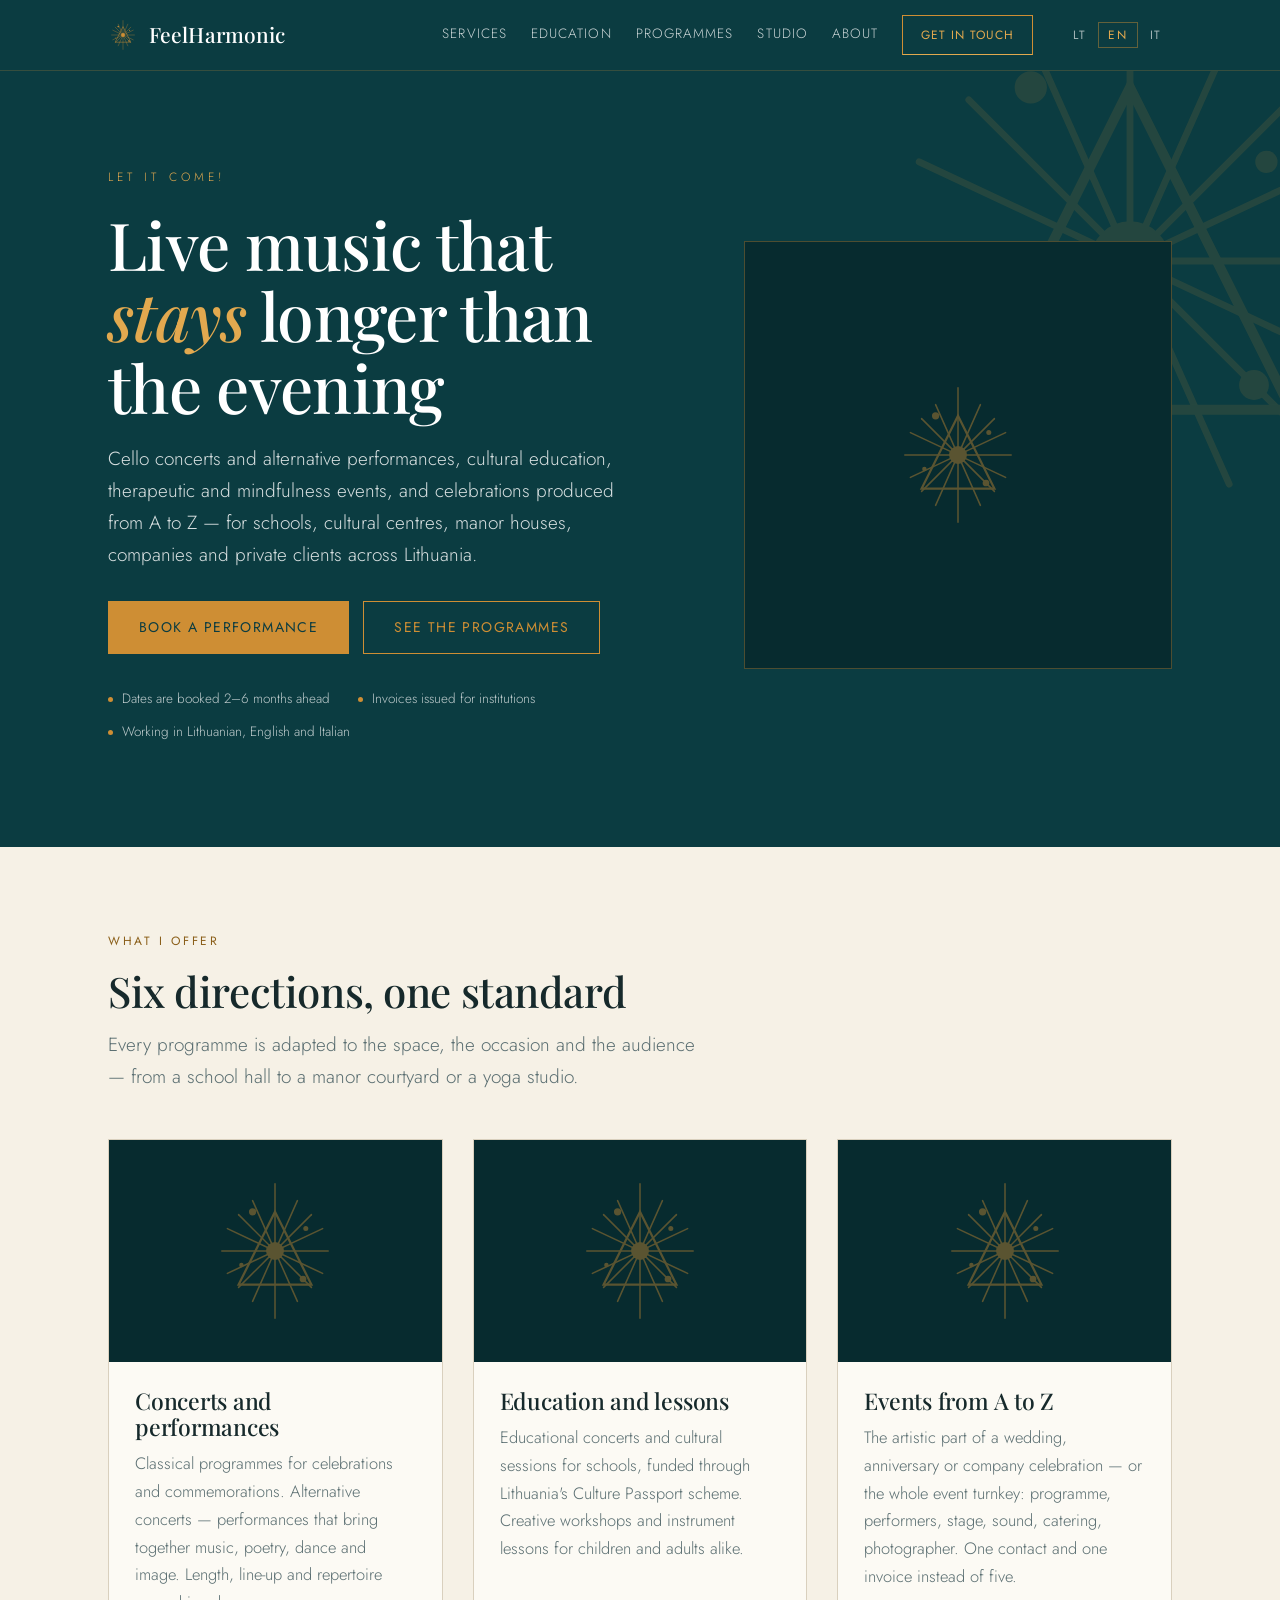
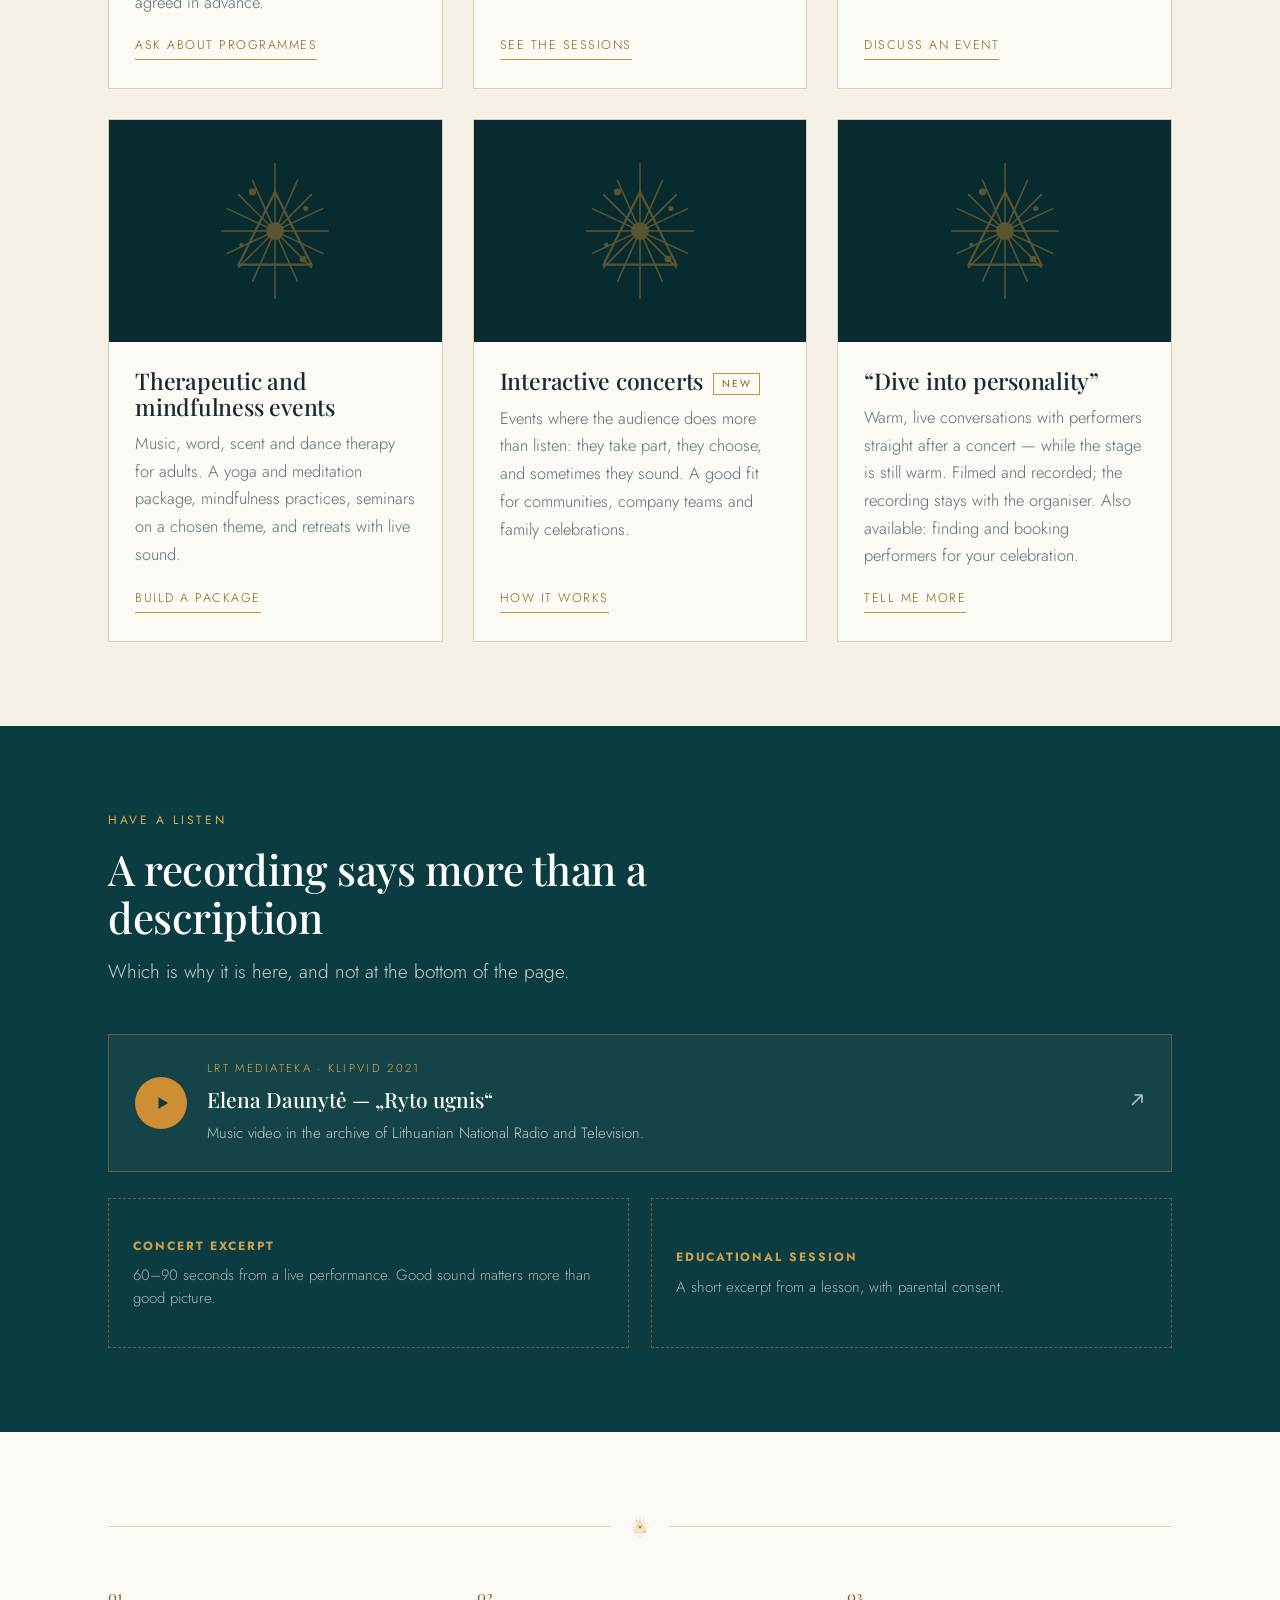
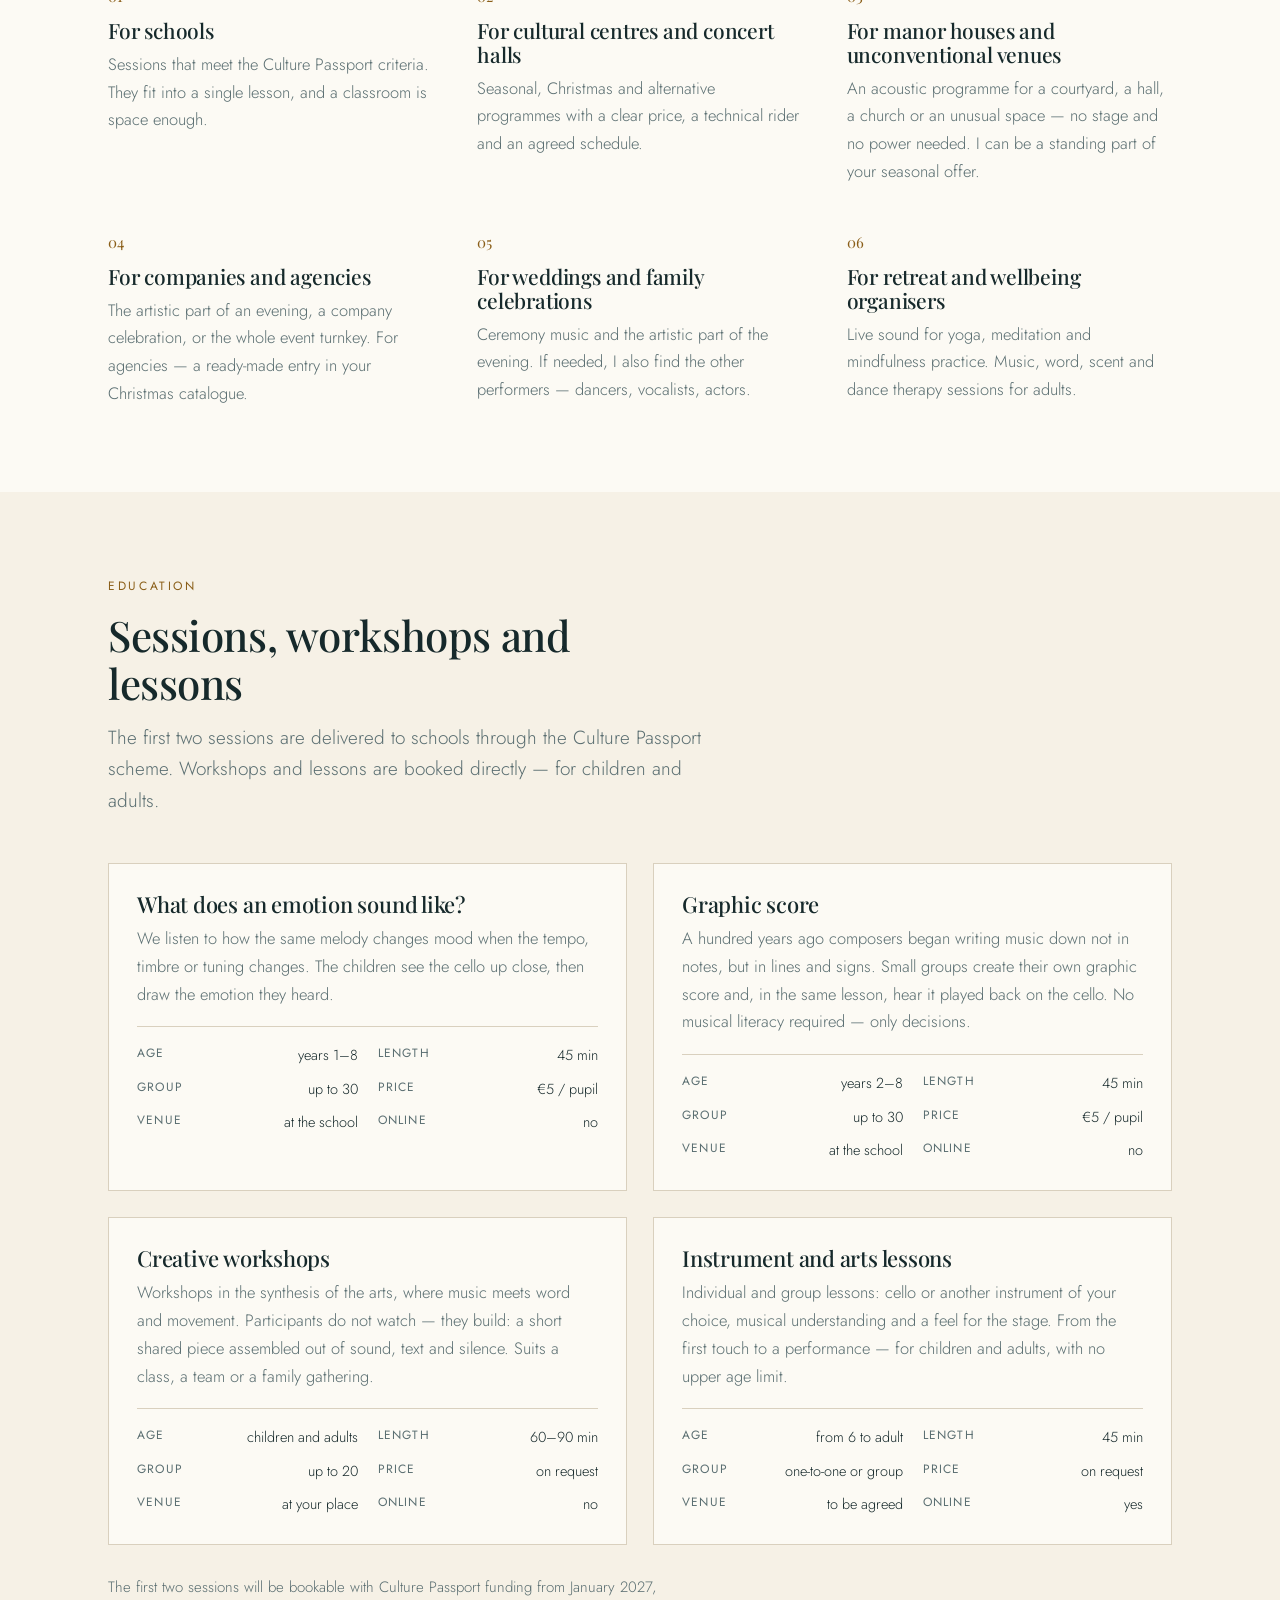
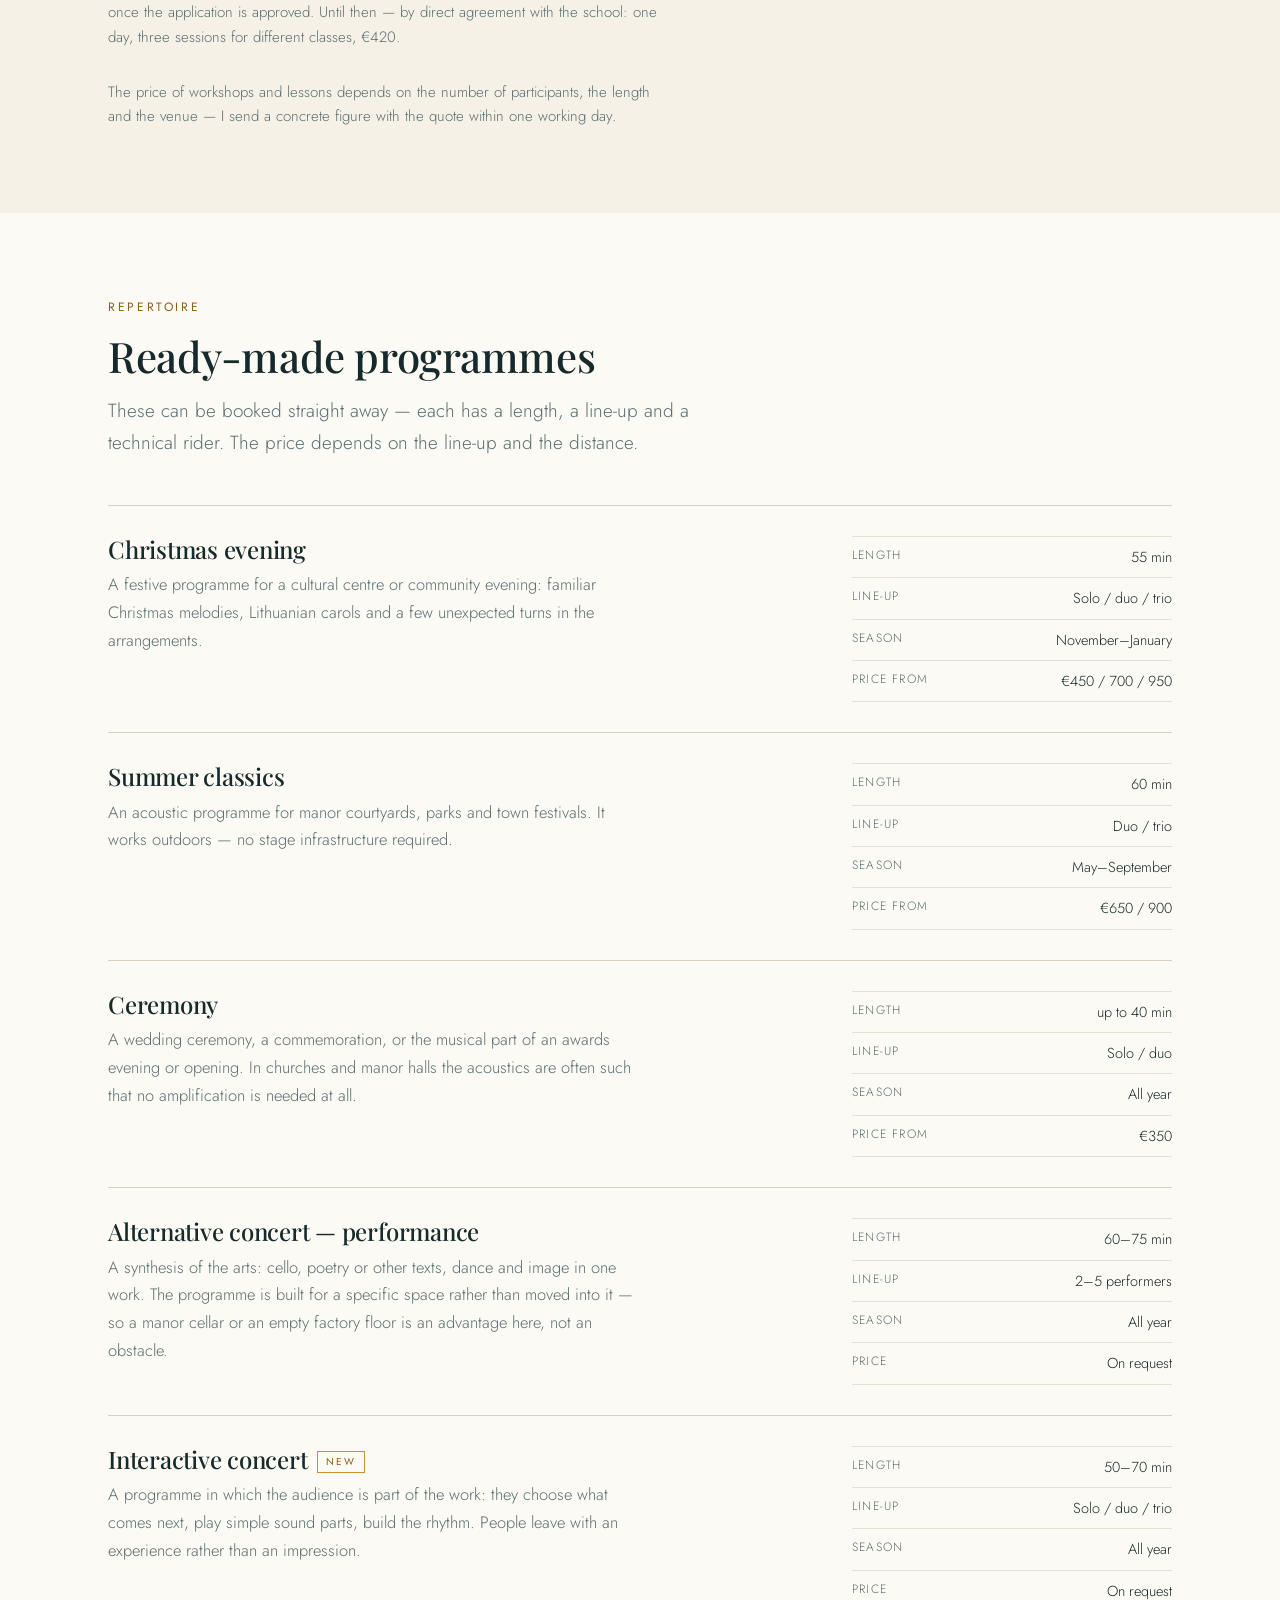
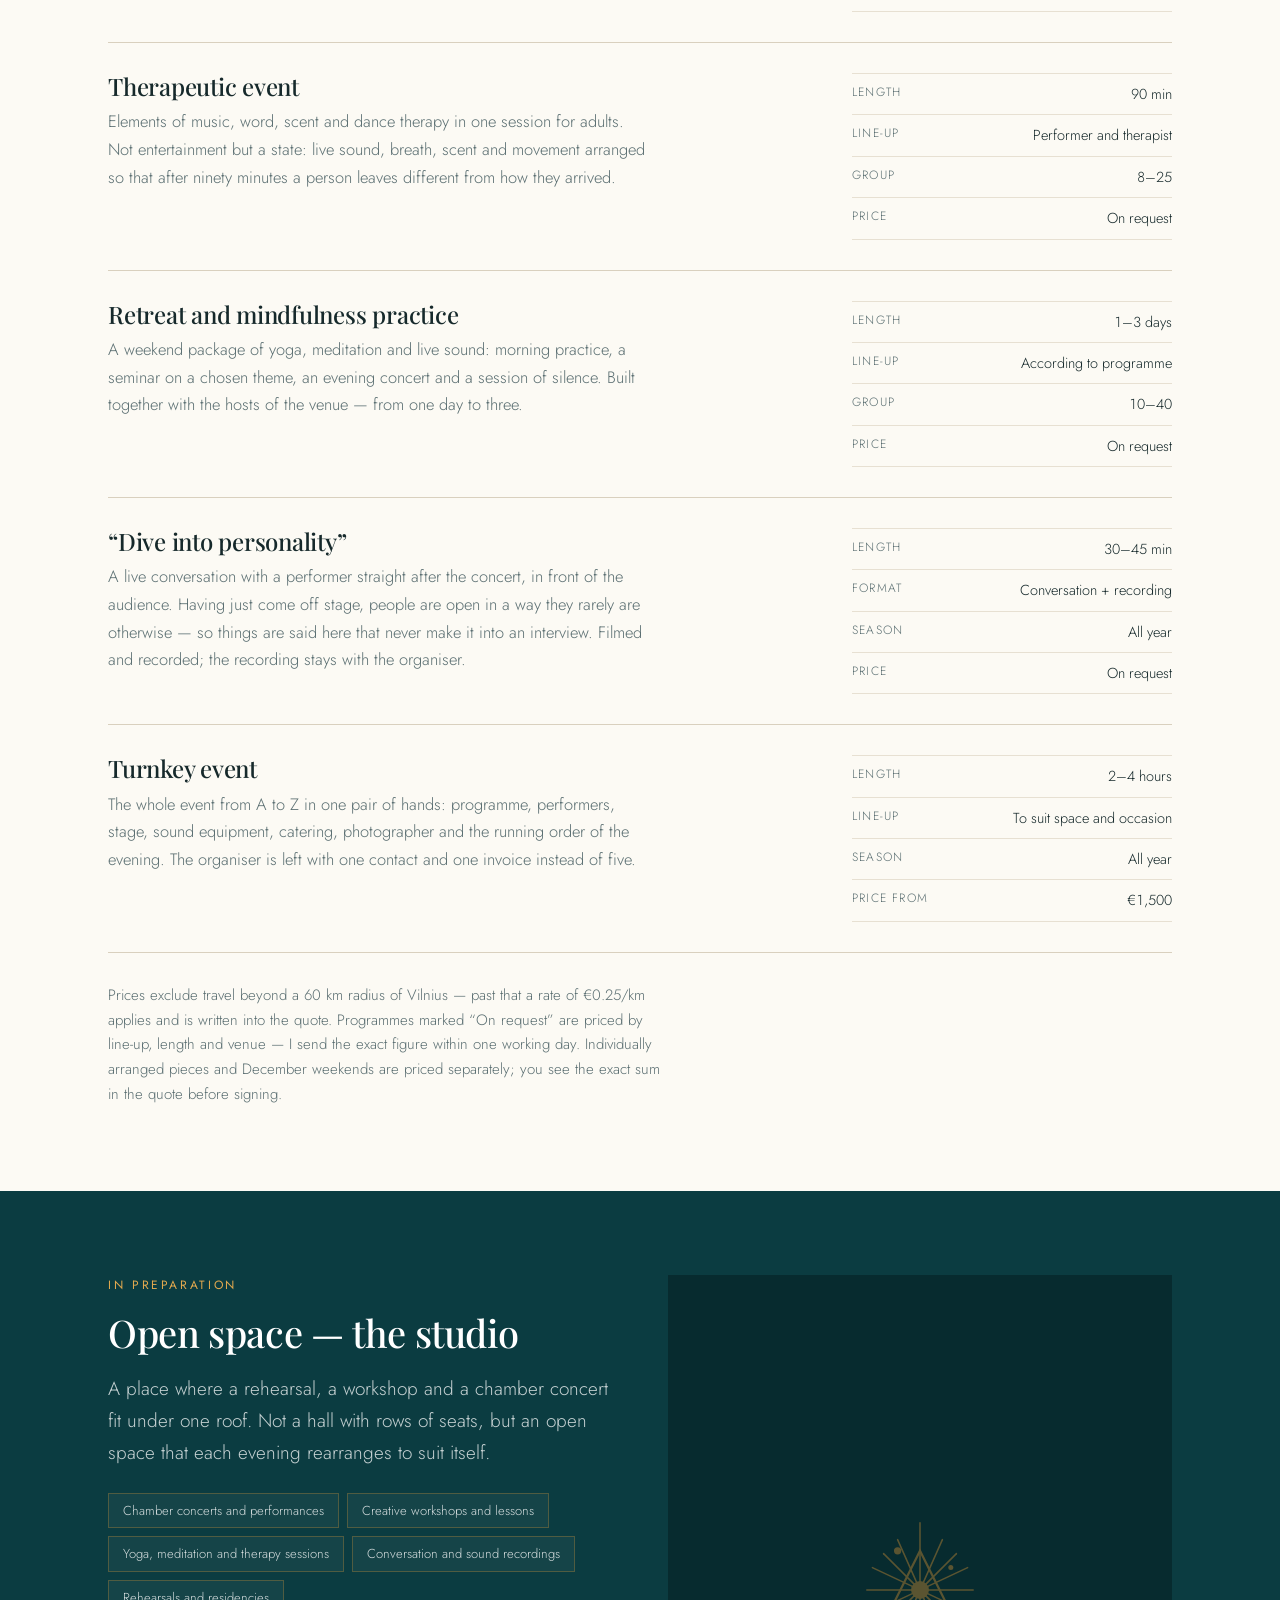
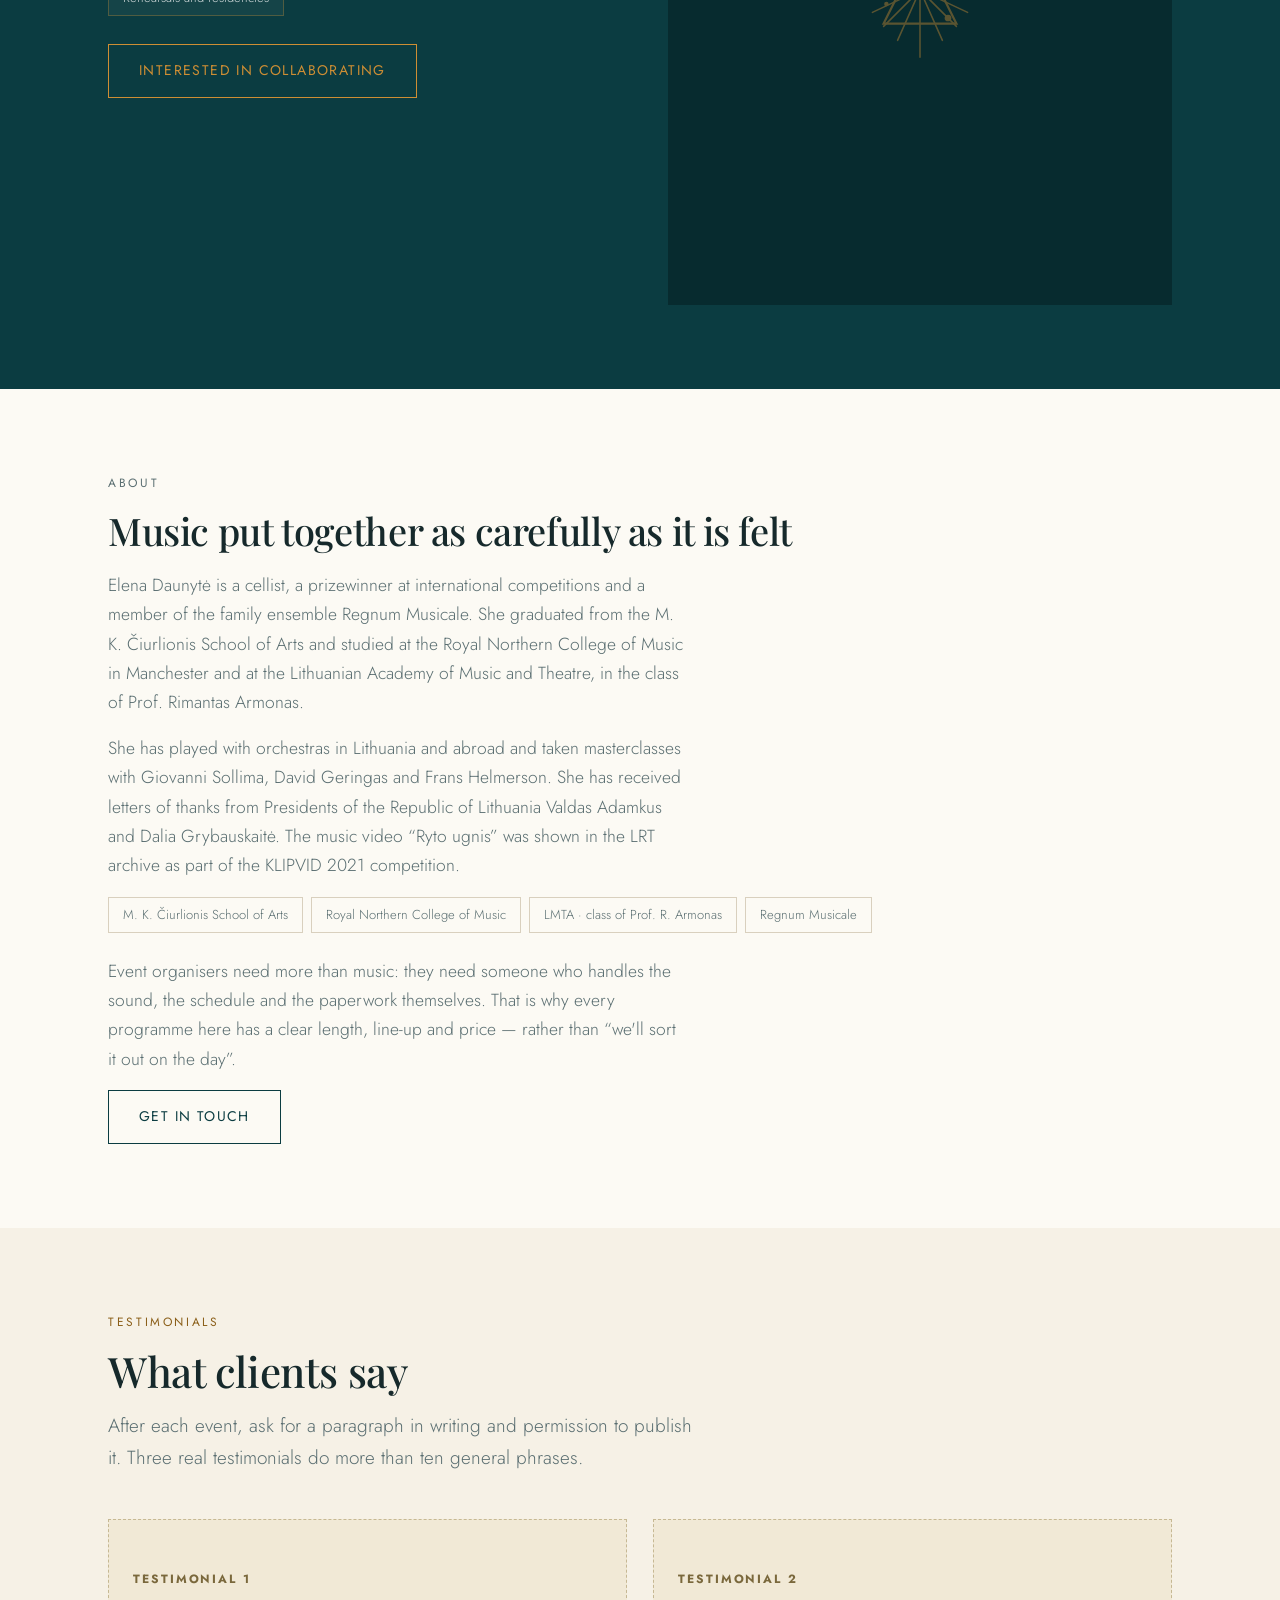
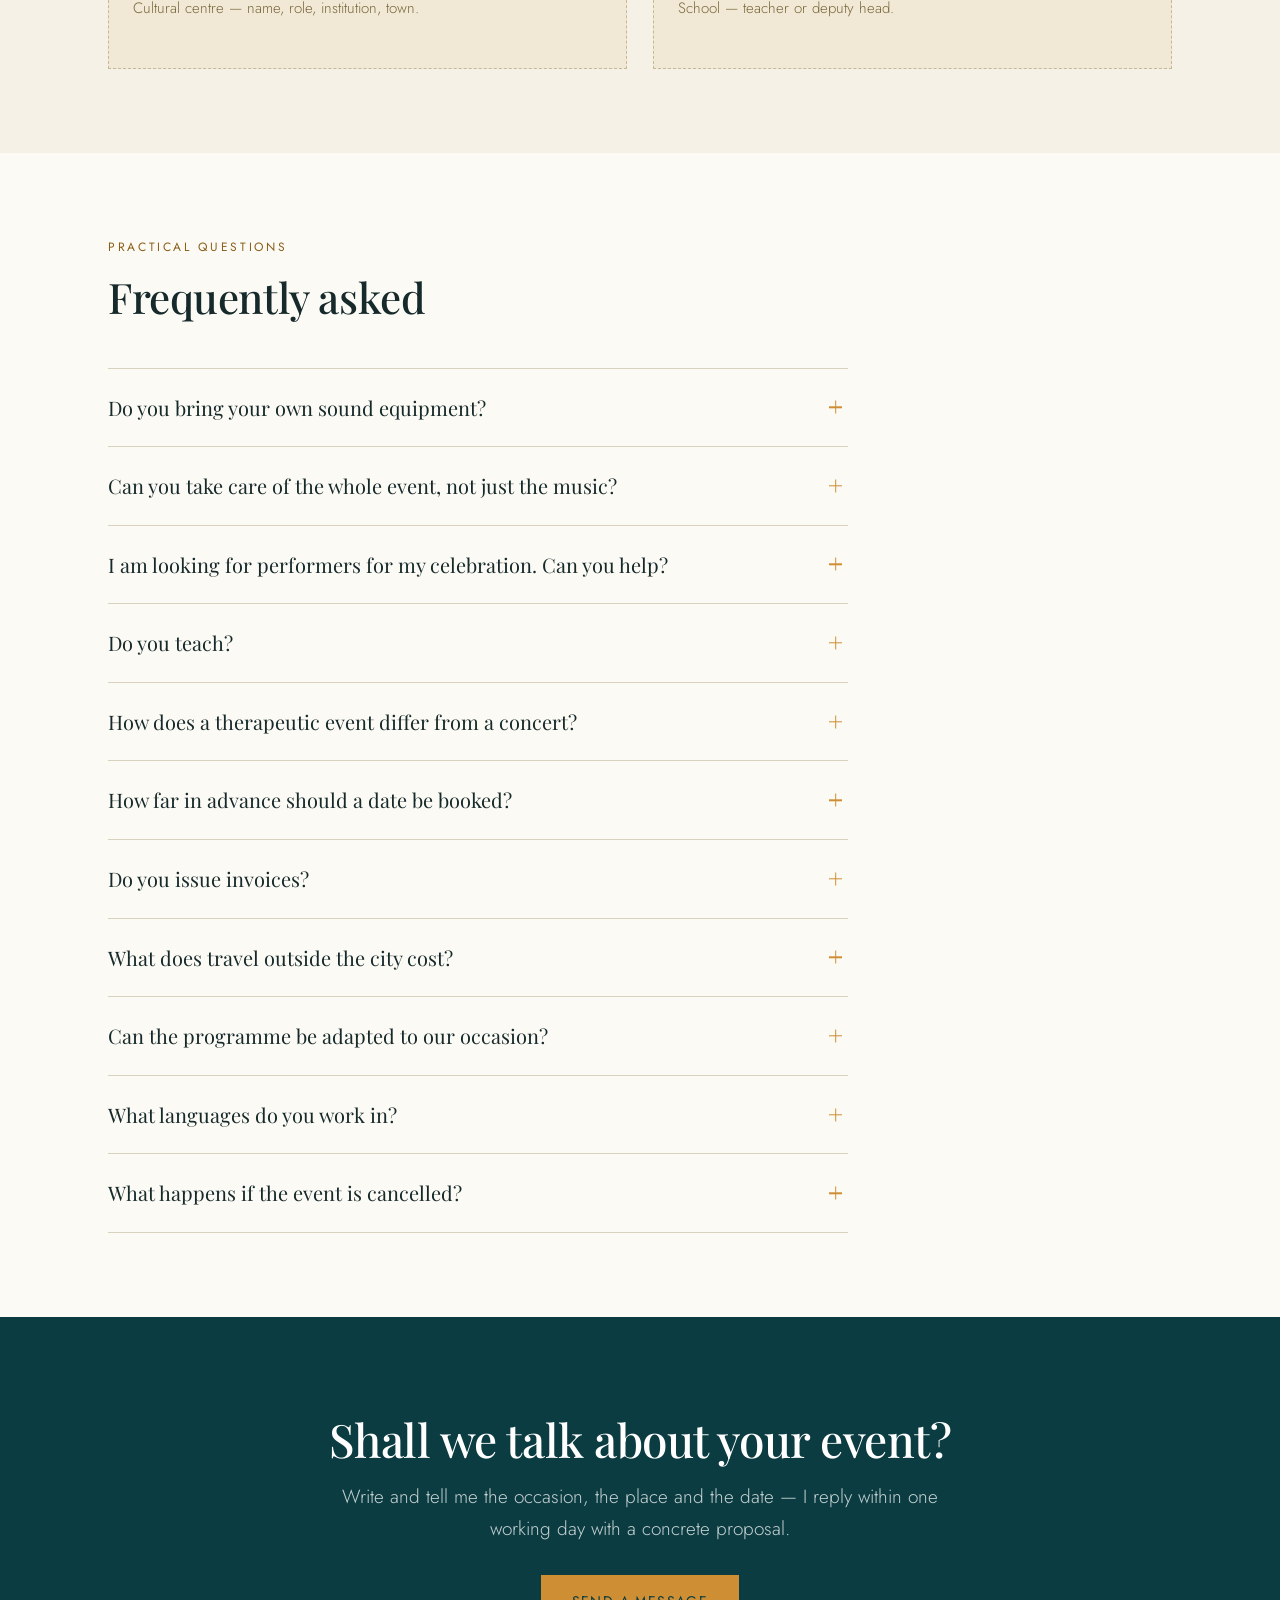
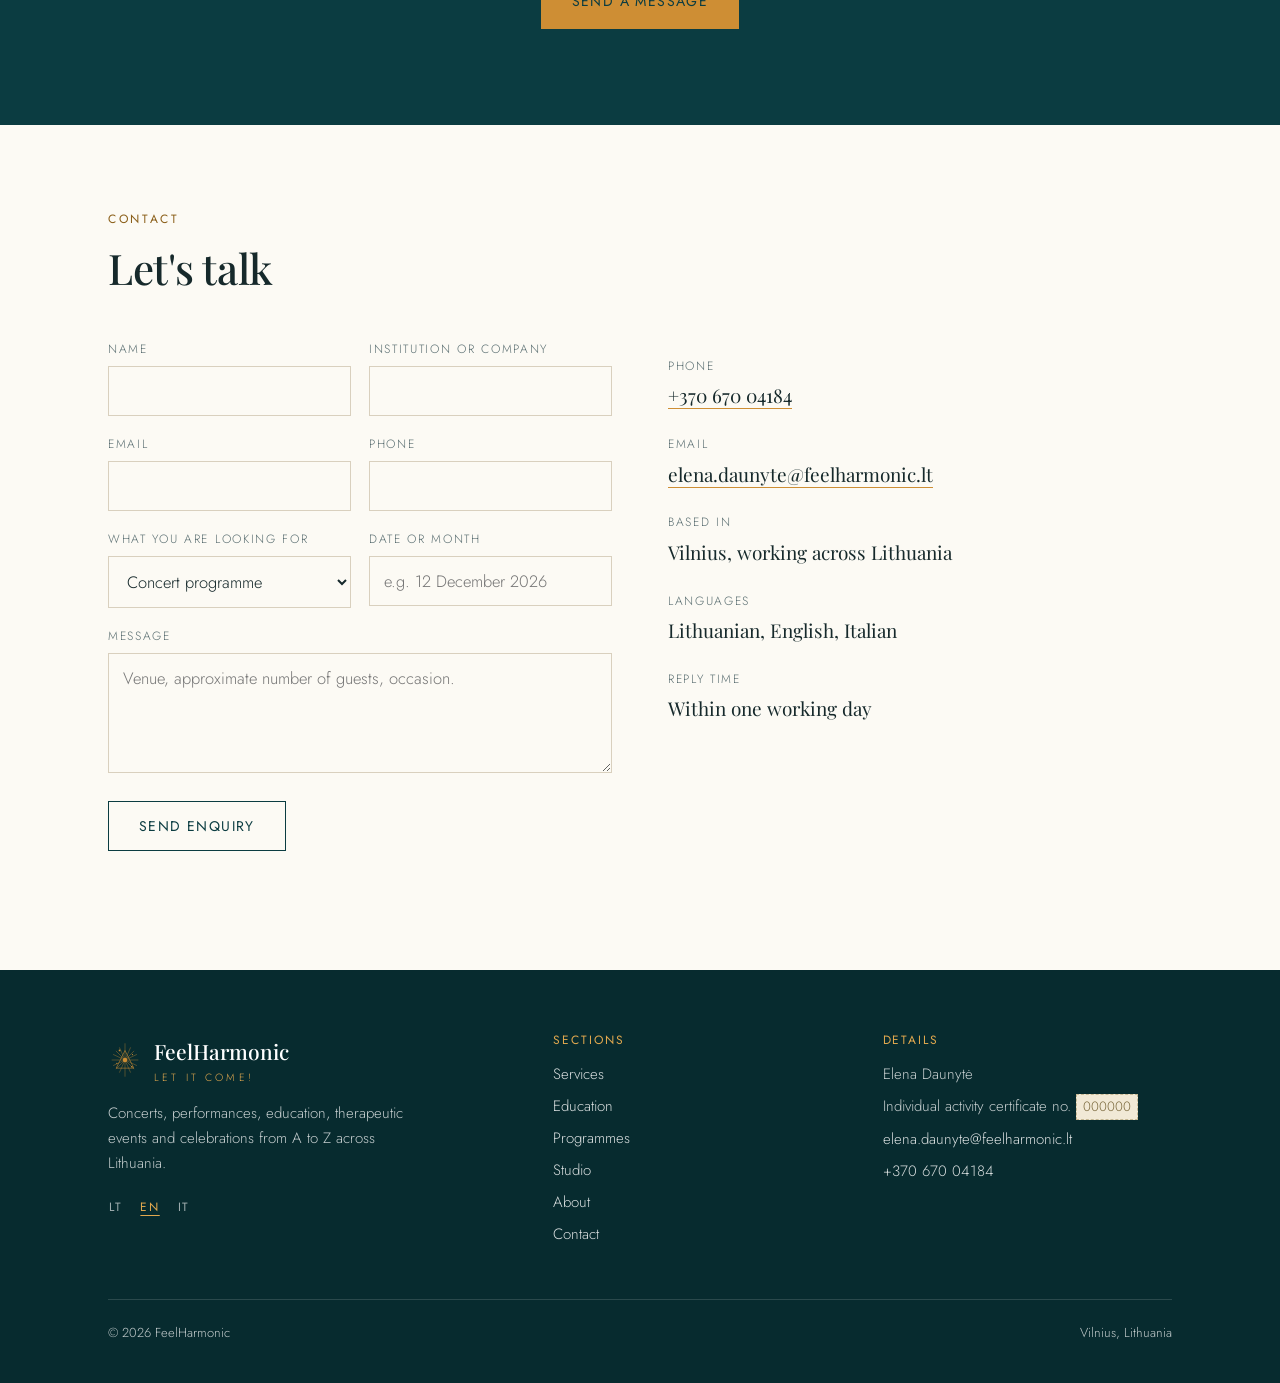
==== en/index.html @ c0676cf2 "Puslapio papildymai ir trys kalbos: lietuviu, anglu, italu Turinys perkeltas i turinys/*.json; index" ====
<!doctype html>
<html lang="en">
<head>
<meta charset="utf-8">
<meta name="viewport" content="width=device-width, initial-scale=1">

<title>FeelHarmonic — Elena Daunytė, cellist</title>
<meta name="description" content="Concerts and performance art, workshops and music education, therapeutic and mindfulness events, and full event production — for schools, cultural centres, manor houses, companies and private clients across Lithuania.">

<link rel="canonical" href="https://www.feelharmonic.lt/en/">
<link rel="alternate" hreflang="lt" href="https://www.feelharmonic.lt/">
<link rel="alternate" hreflang="en" href="https://www.feelharmonic.lt/en/">
<link rel="alternate" hreflang="it" href="https://www.feelharmonic.lt/it/">
<link rel="alternate" hreflang="x-default" href="https://www.feelharmonic.lt/">
<meta property="og:url" content="https://www.feelharmonic.lt/en/">
<meta property="og:type" content="website">
<meta property="og:locale" content="en_GB">
<meta property="og:site_name" content="FeelHarmonic">
<meta property="og:title" content="FeelHarmonic — Elena Daunytė, cellist">
<meta property="og:description" content="Concerts, performance art, education, therapeutic events and full event production across Lithuania.">
<meta property="og:image" content="https://www.feelharmonic.lt/assets/img/og.jpg">
<meta name="twitter:card" content="summary_large_image">
<meta name="theme-color" content="#0B3C41">

<script>document.documentElement.classList.add("js")</script>
<link rel="icon" href="../favicon.svg" type="image/svg+xml">
<link rel="preconnect" href="https://fonts.googleapis.com">
<link rel="preconnect" href="https://fonts.gstatic.com" crossorigin>
<link rel="stylesheet" href="https://fonts.googleapis.com/css2?family=Jost:ital,wght@0,300;0,400;0,500;1,400&family=Playfair+Display:ital,wght@0,500;0,700;1,500&display=swap">
<link rel="stylesheet" href="../assets/css/style.css">
</head>
<body>
<a class="skip" href="#turinys">Skip to content</a>

<!-- ženklo šablonas -->
<svg width="0" height="0" style="position:absolute" aria-hidden="true">
  <symbol id="mark" viewBox="0 0 100 100">
    <g class="mark">
      <g class="ray">
        <line x1="50" y1="2"  x2="50" y2="98"/>
        <line x1="12" y1="50" x2="88" y2="50"/>
        <line x1="24" y1="24" x2="76" y2="76"/>
        <line x1="76" y1="24" x2="24" y2="76"/>
        <line x1="34" y1="14" x2="66" y2="86"/>
        <line x1="66" y1="14" x2="34" y2="86"/>
        <line x1="16" y1="34" x2="84" y2="66"/>
        <line x1="84" y1="34" x2="16" y2="66"/>
      </g>
      <path class="tri" d="M50 22 L76 74 L24 74 Z"/>
      <circle class="dot" cx="50" cy="50" r="6.4"/>
      <circle class="dot" cx="34" cy="22" r="2.6"/>
      <circle class="dot" cx="72" cy="34" r="1.8"/>
      <circle class="dot" cx="70" cy="70" r="2.4"/>
      <circle class="dot" cx="26" cy="60" r="1.6"/>
    </g>
  </symbol>
</svg>

<header id="nav">
  <div class="in">
    <a class="brand" href="#top">
      <svg><use href="#mark"/></svg>
      <b>FeelHarmonic</b>
    </a>
    <nav class="main" aria-label="Main navigation">
      <a href="#paslaugos">Services</a>
      <a href="#edukacijos">Education</a>
      <a href="#programos">Programmes</a>
      <a href="#studija">Studio</a>
      <a href="#apie">About</a>
      <a class="btn" href="#kontaktai">Get in touch</a>
    </nav>
    <div class="langs in-nav" role="group" aria-label="Language">
      <a href="/" hreflang="lt" lang="lt" title="Lietuvių">LT</a>
      <a href="/en/" hreflang="en" lang="en" title="English" class="is-current" aria-current="page">EN</a>
      <a href="/it/" hreflang="it" lang="it" title="Italiano">IT</a>
    </div>
    <button class="burger" id="burger" type="button" aria-expanded="false" aria-controls="mobile-nav" aria-label="Menu">
      <span></span><span></span><span></span>
    </button>
  </div>
</header>

<nav class="mobile-nav" id="mobile-nav" aria-label="Mobile menu">
  <a href="#paslaugos">Services</a>
  <a href="#irasai">Recordings</a>
  <a href="#edukacijos">Education</a>
  <a href="#programos">Programmes</a>
  <a href="#studija">Studio</a>
  <a href="#galerija">Gallery</a>
  <a href="#apie">About</a>
  <a href="#duk">FAQ</a>
  <a class="btn solid" href="#kontaktai">Get in touch</a>
  <div class="langs in-mobile" role="group" aria-label="Language">
      <a href="/" hreflang="lt" lang="lt" title="Lietuvių">LT</a>
      <a href="/en/" hreflang="en" lang="en" title="English" class="is-current" aria-current="page">EN</a>
      <a href="/it/" hreflang="it" lang="it" title="Italiano">IT</a>
    </div>
</nav>

<main id="top">
<span id="turinys"></span>

<!-- ---------- HERO ---------- -->
<div class="hero">
  <svg class="halo" aria-hidden="true"><use href="#mark"/></svg>
  <div class="in">
    <div>
      <p class="tagline">Let it come!</p>
      <h1>Live music that <em>stays</em> longer than the evening</h1>
      <p class="sub">Cello concerts and alternative performances, cultural education, therapeutic and mindfulness events, and celebrations produced from A to Z — for schools, cultural centres, manor houses, companies and private clients across Lithuania.</p>
      <div class="acts">
        <a class="btn solid" href="#kontaktai">Book a performance</a>
        <a class="btn" href="#programos">See the programmes</a>
      </div>
      <div class="hero-facts">
        <span>Dates are booked 2–6 months ahead</span>
        <span>Invoices issued for institutions</span>
        <span>Working in Lithuanian, English and Italian</span>
      </div>
    </div>

    <figure class="portrait" data-photo>
      <svg class="ph-empty" viewBox="0 0 100 100" aria-hidden="true"><use href="#mark"/></svg>
      <img src="../assets/img/elena.jpg" alt="Elena Daunytė with her cello" width="1000" height="1000" data-optional>
      <figcaption>
        <b>Elena Daunytė</b>
        <span>Cello</span>
      </figcaption>
    </figure>
  </div>
</div>

<!-- ---------- PASLAUGOS ---------- -->
<section id="paslaugos" class="band-cream">
  <div class="in">
    <div class="head reveal">
      <p class="eyebrow">What I offer</p>
      <h2>Six directions, one standard</h2>
      <p class="lede">Every programme is adapted to the space, the occasion and the audience — from a school hall to a manor courtyard or a yoga studio.</p>
    </div>

    <div class="grid3 reveal">
      <article class="card">
        <figure class="shot" data-photo>
        <svg class="ph-empty" viewBox="0 0 100 100" aria-hidden="true"><use href="#mark"/></svg>
        <img src="../assets/img/paslauga-koncertai.jpg" alt="Concert in a hall" loading="lazy" data-optional>
      </figure>
        <div class="tx">
          <h3>Concerts and performances</h3>
          <p>Classical programmes for celebrations and commemorations. Alternative concerts — performances that bring together music, poetry, dance and image. Length, line-up and repertoire agreed in advance.</p>
          <a class="more" href="#programos">Ask about programmes</a>
        </div>
      </article>

      <article class="card">
        <figure class="shot" data-photo>
        <svg class="ph-empty" viewBox="0 0 100 100" aria-hidden="true"><use href="#mark"/></svg>
        <img src="../assets/img/paslauga-edukacijos.jpg" alt="Educational session at a school" loading="lazy" data-optional>
      </figure>
        <div class="tx">
          <h3>Education and lessons</h3>
          <p>Educational concerts and cultural sessions for schools, funded through Lithuania's Culture Passport scheme. Creative workshops and instrument lessons for children and adults alike.</p>
          <a class="more" href="#edukacijos">See the sessions</a>
        </div>
      </article>

      <article class="card">
        <figure class="shot" data-photo>
        <svg class="ph-empty" viewBox="0 0 100 100" aria-hidden="true"><use href="#mark"/></svg>
        <img src="../assets/img/paslauga-renginiai.jpg" alt="Event at a manor house" loading="lazy" data-optional>
      </figure>
        <div class="tx">
          <h3>Events from A to Z</h3>
          <p>The artistic part of a wedding, anniversary or company celebration — or the whole event turnkey: programme, performers, stage, sound, catering, photographer. One contact and one invoice instead of five.</p>
          <a class="more" href="#kontaktai">Discuss an event</a>
        </div>
      </article>

      <article class="card">
        <figure class="shot" data-photo>
        <svg class="ph-empty" viewBox="0 0 100 100" aria-hidden="true"><use href="#mark"/></svg>
        <img src="../assets/img/paslauga-terapija.jpg" alt="Therapeutic music session" loading="lazy" data-optional>
      </figure>
        <div class="tx">
          <h3>Therapeutic and mindfulness events</h3>
          <p>Music, word, scent and dance therapy for adults. A yoga and meditation package, mindfulness practices, seminars on a chosen theme, and retreats with live sound.</p>
          <a class="more" href="#programos">Build a package</a>
        </div>
      </article>

      <article class="card">
        <figure class="shot" data-photo>
        <svg class="ph-empty" viewBox="0 0 100 100" aria-hidden="true"><use href="#mark"/></svg>
        <img src="../assets/img/paslauga-interaktyvu.jpg" alt="Interactive concert with the audience" loading="lazy" data-optional>
      </figure>
        <div class="tx">
          <h3>Interactive concerts<span class="tag-new">NEW</span></h3>
          <p>Events where the audience does more than listen: they take part, they choose, and sometimes they sound. A good fit for communities, company teams and family celebrations.</p>
          <a class="more" href="#programos">How it works</a>
        </div>
      </article>

      <article class="card">
        <figure class="shot" data-photo>
        <svg class="ph-empty" viewBox="0 0 100 100" aria-hidden="true"><use href="#mark"/></svg>
        <img src="../assets/img/paslauga-pokalbiai.jpg" alt="Conversation with a performer after a concert" loading="lazy" data-optional>
      </figure>
        <div class="tx">
          <h3>“Dive into personality”</h3>
          <p>Warm, live conversations with performers straight after a concert — while the stage is still warm. Filmed and recorded; the recording stays with the organiser. Also available: finding and booking performers for your celebration.</p>
          <a class="more" href="#programos">Tell me more</a>
        </div>
      </article>
    </div>
  </div>
</section>

<!-- ---------- ĮRAŠAI ---------- -->
<section id="irasai" class="band-teal">
  <div class="in">
    <div class="head reveal">
      <p class="eyebrow">Have a listen</p>
      <h2>A recording says more than a description</h2>
      <p class="lede">Which is why it is here, and not at the bottom of the page.</p>
    </div>

    <a class="media-card reveal" href="https://www.lrt.lt/mediateka/irasas/2000197212/klipvid-2021-elena-daunyte-ryto-ugnis" target="_blank" rel="noopener">
      <span class="media-play" aria-hidden="true">
        <svg viewBox="0 0 20 20" fill="currentColor"><path d="M6.5 4.2v11.6L16 10 6.5 4.2Z"/></svg>
      </span>
      <span class="media-body">
        <span class="media-label">LRT Mediateka · KLIPVID 2021</span>
        <b>Elena Daunytė — „Ryto ugnis“</b>
        <span class="media-note">Music video in the archive of Lithuanian National Radio and Television.</span>
      </span>
      <span class="media-go" aria-hidden="true">
        <svg viewBox="0 0 16 16" fill="none" stroke="currentColor" stroke-width="1.7" stroke-linecap="round" stroke-linejoin="round"><path d="M6 3h7v7M13 3 3.5 12.5"/></svg>
      </span>
    </a>

    <div class="video-slots reveal">
      <!-- ĮDĖTI: <div class="video"><iframe src="https://www.youtube.com/embed/VIDEO_ID" ...></iframe></div> -->
      <div class="slot-dark"><strong>Concert excerpt</strong><span>60–90 seconds from a live performance. Good sound matters more than good picture.</span></div>
      <div class="slot-dark"><strong>Educational session</strong><span>A short excerpt from a lesson, with parental consent.</span></div>
    </div>
  </div>
</section>

<!-- ---------- KAM SKIRTA ---------- -->
<section id="kam">
  <div class="in">
    <div class="div reveal"><span></span><svg aria-hidden="true"><use href="#mark"/></svg><span></span></div>
    <div class="who-grid reveal">
      <div class="who">
        <span class="n">01</span>
        <h3>For schools</h3>
        <p>Sessions that meet the Culture Passport criteria. They fit into a single lesson, and a classroom is space enough.</p>
      </div>
      <div class="who">
        <span class="n">02</span>
        <h3>For cultural centres and concert halls</h3>
        <p>Seasonal, Christmas and alternative programmes with a clear price, a technical rider and an agreed schedule.</p>
      </div>
      <div class="who">
        <span class="n">03</span>
        <h3>For manor houses and unconventional venues</h3>
        <p>An acoustic programme for a courtyard, a hall, a church or an unusual space — no stage and no power needed. I can be a standing part of your seasonal offer.</p>
      </div>
      <div class="who">
        <span class="n">04</span>
        <h3>For companies and agencies</h3>
        <p>The artistic part of an evening, a company celebration, or the whole event turnkey. For agencies — a ready-made entry in your Christmas catalogue.</p>
      </div>
      <div class="who">
        <span class="n">05</span>
        <h3>For weddings and family celebrations</h3>
        <p>Ceremony music and the artistic part of the evening. If needed, I also find the other performers — dancers, vocalists, actors.</p>
      </div>
      <div class="who">
        <span class="n">06</span>
        <h3>For retreat and wellbeing organisers</h3>
        <p>Live sound for yoga, meditation and mindfulness practice. Music, word, scent and dance therapy sessions for adults.</p>
      </div>
    </div>
  </div>
</section>

<!-- ---------- EDUKACIJOS ---------- -->
<section id="edukacijos" class="band-cream">
  <div class="in">
    <div class="head reveal">
      <p class="eyebrow">Education</p>
      <h2>Sessions, workshops and lessons</h2>
      <p class="lede">The first two sessions are delivered to schools through the Culture Passport scheme. Workshops and lessons are booked directly — for children and adults.</p>
    </div>

    <div class="edu reveal">
      <article>
        <h3>What does an emotion sound like?</h3>
        <p>We listen to how the same melody changes mood when the tempo, timbre or tuning changes. The children see the cello up close, then draw the emotion they heard.</p>
        <ul class="facts">
          <li><b>Age</b><span>years 1–8</span></li>
          <li><b>Length</b><span>45 min</span></li>
          <li><b>Group</b><span>up to 30</span></li>
          <li><b>Price</b><span>€5 / pupil</span></li>
          <li><b>Venue</b><span>at the school</span></li>
          <li><b>Online</b><span>no</span></li>
        </ul>
      </article>

      <article>
        <h3>Graphic score</h3>
        <p>A hundred years ago composers began writing music down not in notes, but in lines and signs. Small groups create their own graphic score and, in the same lesson, hear it played back on the cello. No musical literacy required — only decisions.</p>
        <ul class="facts">
          <li><b>Age</b><span>years 2–8</span></li>
          <li><b>Length</b><span>45 min</span></li>
          <li><b>Group</b><span>up to 30</span></li>
          <li><b>Price</b><span>€5 / pupil</span></li>
          <li><b>Venue</b><span>at the school</span></li>
          <li><b>Online</b><span>no</span></li>
        </ul>
      </article>

      <article>
        <h3>Creative workshops</h3>
        <p>Workshops in the synthesis of the arts, where music meets word and movement. Participants do not watch — they build: a short shared piece assembled out of sound, text and silence. Suits a class, a team or a family gathering.</p>
        <ul class="facts">
          <li><b>Age</b><span>children and adults</span></li>
          <li><b>Length</b><span>60–90 min</span></li>
          <li><b>Group</b><span>up to 20</span></li>
          <li><b>Price</b><span>on request</span></li>
          <li><b>Venue</b><span>at your place</span></li>
          <li><b>Online</b><span>no</span></li>
        </ul>
      </article>

      <article>
        <h3>Instrument and arts lessons</h3>
        <p>Individual and group lessons: cello or another instrument of your choice, musical understanding and a feel for the stage. From the first touch to a performance — for children and adults, with no upper age limit.</p>
        <ul class="facts">
          <li><b>Age</b><span>from 6 to adult</span></li>
          <li><b>Length</b><span>45 min</span></li>
          <li><b>Group</b><span>one-to-one or group</span></li>
          <li><b>Price</b><span>on request</span></li>
          <li><b>Venue</b><span>to be agreed</span></li>
          <li><b>Online</b><span>yes</span></li>
        </ul>
      </article>
    </div>

    <p class="after-note reveal">The first two sessions will be bookable with Culture Passport funding from January 2027, once the application is approved. Until then — by direct agreement with the school: one day, three sessions for different classes, €420.</p>
    <p class="after-note reveal">The price of workshops and lessons depends on the number of participants, the length and the venue — I send a concrete figure with the quote within one working day.</p>
  </div>
</section>

<!-- ---------- PROGRAMOS ---------- -->
<section id="programos">
  <div class="in">
    <div class="head reveal">
      <p class="eyebrow">Repertoire</p>
      <h2>Ready-made programmes</h2>
      <p class="lede">These can be booked straight away — each has a length, a line-up and a technical rider. The price depends on the line-up and the distance.</p>
    </div>

    <div class="programs reveal">
      <article class="prog">
        <div>
          <h3>Christmas evening</h3>
          <p>A festive programme for a cultural centre or community evening: familiar Christmas melodies, Lithuanian carols and a few unexpected turns in the arrangements.</p>
        </div>
        <div class="prog-specs">
          <div><span class="k">Length</span><span class="v">55 min</span></div>
          <div><span class="k">Line-up</span><span class="v">Solo / duo / trio</span></div>
          <div><span class="k">Season</span><span class="v">November–January</span></div>
          <div><span class="k">Price from</span><span class="v">€450 / 700 / 950</span></div>
        </div>
      </article>

      <article class="prog">
        <div>
          <h3>Summer classics</h3>
          <p>An acoustic programme for manor courtyards, parks and town festivals. It works outdoors — no stage infrastructure required.</p>
        </div>
        <div class="prog-specs">
          <div><span class="k">Length</span><span class="v">60 min</span></div>
          <div><span class="k">Line-up</span><span class="v">Duo / trio</span></div>
          <div><span class="k">Season</span><span class="v">May–September</span></div>
          <div><span class="k">Price from</span><span class="v">€650 / 900</span></div>
        </div>
      </article>

      <article class="prog">
        <div>
          <h3>Ceremony</h3>
          <p>A wedding ceremony, a commemoration, or the musical part of an awards evening or opening. In churches and manor halls the acoustics are often such that no amplification is needed at all.</p>
        </div>
        <div class="prog-specs">
          <div><span class="k">Length</span><span class="v">up to 40 min</span></div>
          <div><span class="k">Line-up</span><span class="v">Solo / duo</span></div>
          <div><span class="k">Season</span><span class="v">All year</span></div>
          <div><span class="k">Price from</span><span class="v">€350</span></div>
        </div>
      </article>

      <article class="prog">
        <div>
          <h3>Alternative concert — performance</h3>
          <p>A synthesis of the arts: cello, poetry or other texts, dance and image in one work. The programme is built for a specific space rather than moved into it — so a manor cellar or an empty factory floor is an advantage here, not an obstacle.</p>
        </div>
        <div class="prog-specs">
          <div><span class="k">Length</span><span class="v">60–75 min</span></div>
          <div><span class="k">Line-up</span><span class="v">2–5 performers</span></div>
          <div><span class="k">Season</span><span class="v">All year</span></div>
          <div><span class="k">Price</span><span class="v">On request</span></div>
        </div>
      </article>

      <article class="prog">
        <div>
          <h3>Interactive concert<span class="tag-new">NEW</span></h3>
          <p>A programme in which the audience is part of the work: they choose what comes next, play simple sound parts, build the rhythm. People leave with an experience rather than an impression.</p>
        </div>
        <div class="prog-specs">
          <div><span class="k">Length</span><span class="v">50–70 min</span></div>
          <div><span class="k">Line-up</span><span class="v">Solo / duo / trio</span></div>
          <div><span class="k">Season</span><span class="v">All year</span></div>
          <div><span class="k">Price</span><span class="v">On request</span></div>
        </div>
      </article>

      <article class="prog">
        <div>
          <h3>Therapeutic event</h3>
          <p>Elements of music, word, scent and dance therapy in one session for adults. Not entertainment but a state: live sound, breath, scent and movement arranged so that after ninety minutes a person leaves different from how they arrived.</p>
        </div>
        <div class="prog-specs">
          <div><span class="k">Length</span><span class="v">90 min</span></div>
          <div><span class="k">Line-up</span><span class="v">Performer and therapist</span></div>
          <div><span class="k">Group</span><span class="v">8–25</span></div>
          <div><span class="k">Price</span><span class="v">On request</span></div>
        </div>
      </article>

      <article class="prog">
        <div>
          <h3>Retreat and mindfulness practice</h3>
          <p>A weekend package of yoga, meditation and live sound: morning practice, a seminar on a chosen theme, an evening concert and a session of silence. Built together with the hosts of the venue — from one day to three.</p>
        </div>
        <div class="prog-specs">
          <div><span class="k">Length</span><span class="v">1–3 days</span></div>
          <div><span class="k">Line-up</span><span class="v">According to programme</span></div>
          <div><span class="k">Group</span><span class="v">10–40</span></div>
          <div><span class="k">Price</span><span class="v">On request</span></div>
        </div>
      </article>

      <article class="prog">
        <div>
          <h3>“Dive into personality”</h3>
          <p>A live conversation with a performer straight after the concert, in front of the audience. Having just come off stage, people are open in a way they rarely are otherwise — so things are said here that never make it into an interview. Filmed and recorded; the recording stays with the organiser.</p>
        </div>
        <div class="prog-specs">
          <div><span class="k">Length</span><span class="v">30–45 min</span></div>
          <div><span class="k">Format</span><span class="v">Conversation + recording</span></div>
          <div><span class="k">Season</span><span class="v">All year</span></div>
          <div><span class="k">Price</span><span class="v">On request</span></div>
        </div>
      </article>

      <article class="prog">
        <div>
          <h3>Turnkey event</h3>
          <p>The whole event from A to Z in one pair of hands: programme, performers, stage, sound equipment, catering, photographer and the running order of the evening. The organiser is left with one contact and one invoice instead of five.</p>
        </div>
        <div class="prog-specs">
          <div><span class="k">Length</span><span class="v">2–4 hours</span></div>
          <div><span class="k">Line-up</span><span class="v">To suit space and occasion</span></div>
          <div><span class="k">Season</span><span class="v">All year</span></div>
          <div><span class="k">Price from</span><span class="v">€1,500</span></div>
        </div>
      </article>
    </div>

    <p class="after-note reveal">Prices exclude travel beyond a 60 km radius of Vilnius — past that a rate of €0.25/km applies and is written into the quote. Programmes marked “On request” are priced by line-up, length and venue — I send the exact figure within one working day. Individually arranged pieces and December weekends are priced separately; you see the exact sum in the quote before signing.</p>
  </div>
</section>

<!-- ---------- STUDIJA ---------- -->
<section id="studija" class="band-teal">
  <div class="in">
    <div class="two studio reveal">
      <div>
        <p class="eyebrow">In preparation</p>
        <h2>Open space — the studio</h2>
        <p class="lede">A place where a rehearsal, a workshop and a chamber concert fit under one roof. Not a hall with rows of seats, but an open space that each evening rearranges to suit itself.</p>
        <ul class="creds">
          <li>Chamber concerts and performances</li>
          <li>Creative workshops and lessons</li>
          <li>Yoga, meditation and therapy sessions</li>
          <li>Conversation and sound recordings</li>
          <li>Rehearsals and residencies</li>
        </ul>
        <a class="btn" href="#kontaktai">Interested in collaborating</a>
      </div>
      <div class="about-photo" data-photo>
        <svg class="ph-empty" viewBox="0 0 100 100" aria-hidden="true"><use href="#mark"/></svg>
        <img src="../assets/img/studija.jpg" alt="Open studio space" loading="lazy" data-optional>
      </div>
    </div>
  </div>
</section>

<!-- ---------- GALERIJA ---------- -->
<section id="galerija" class="band-cream">
  <div class="in">
    <div class="head reveal">
      <p class="eyebrow">Gallery</p>
      <h2>Photographs</h2>
      <p class="lede">A client wants to see how you will look in their hall — which is why shots from a range of spaces work best.</p>
    </div>

    <div class="gallery reveal">
      <figure class="shot" data-photo>
        <svg class="ph-empty" viewBox="0 0 100 100" aria-hidden="true"><use href="#mark"/></svg>
        <img src="../assets/img/galerija-1.jpg" alt="Elena Daunytė with her cello" loading="lazy" data-optional>
        <figcaption>Portrait</figcaption>
      </figure>
      <figure class="shot" data-photo>
        <svg class="ph-empty" viewBox="0 0 100 100" aria-hidden="true"><use href="#mark"/></svg>
        <img src="../assets/img/galerija-2.jpg" alt="Concert in a hall" loading="lazy" data-optional>
        <figcaption>Concert in a hall</figcaption>
      </figure>
      <figure class="shot" data-photo>
        <svg class="ph-empty" viewBox="0 0 100 100" aria-hidden="true"><use href="#mark"/></svg>
        <img src="../assets/img/galerija-3.jpg" alt="Performance at a manor house" loading="lazy" data-optional>
        <figcaption>Manor, church</figcaption>
      </figure>
      <figure class="shot" data-photo>
        <svg class="ph-empty" viewBox="0 0 100 100" aria-hidden="true"><use href="#mark"/></svg>
        <img src="../assets/img/galerija-4.jpg" alt="Educational session at a school" loading="lazy" data-optional>
        <figcaption>Education at school</figcaption>
      </figure>
      <figure class="shot" data-photo>
        <svg class="ph-empty" viewBox="0 0 100 100" aria-hidden="true"><use href="#mark"/></svg>
        <img src="../assets/img/galerija-5.jpg" alt="Outdoor performance" loading="lazy" data-optional>
        <figcaption>Outdoor event</figcaption>
      </figure>
      <figure class="shot" data-photo>
        <svg class="ph-empty" viewBox="0 0 100 100" aria-hidden="true"><use href="#mark"/></svg>
        <img src="../assets/img/galerija-6.jpg" alt="Detail of a cello" loading="lazy" data-optional>
        <figcaption>Detail</figcaption>
      </figure>
    </div>
  </div>
</section>

<!-- ---------- APIE ---------- -->
<section id="apie">
  <div class="in">
    <div class="two about reveal">
      <div>
        <p class="eyebrow">About</p>
        <h2>Music put together as carefully as it is felt</h2>
        <p>Elena Daunytė is a cellist, a prizewinner at international competitions and a member of the family ensemble Regnum Musicale. She graduated from the M. K. Čiurlionis School of Arts and studied at the Royal Northern College of Music in Manchester and at the Lithuanian Academy of Music and Theatre, in the class of Prof. Rimantas Armonas.</p>
        <p>She has played with orchestras in Lithuania and abroad and taken masterclasses with Giovanni Sollima, David Geringas and Frans Helmerson. She has received letters of thanks from Presidents of the Republic of Lithuania Valdas Adamkus and Dalia Grybauskaitė. The music video “Ryto ugnis” was shown in the LRT archive as part of the KLIPVID 2021 competition.</p>

        <ul class="creds">
          <li>M. K. Čiurlionis School of Arts</li>
          <li>Royal Northern College of Music</li>
          <li>LMTA · class of Prof. R. Armonas</li>
          <li>Regnum Musicale</li>
        </ul>

        <p>Event organisers need more than music: they need someone who handles the sound, the schedule and the paperwork themselves. That is why every programme here has a clear length, line-up and price — rather than “we'll sort it out on the day”.</p>
        <a class="btn dark" href="#kontaktai">Get in touch</a>
      </div>

      <div class="about-photo" data-photo>
        <svg class="ph-empty" viewBox="0 0 100 100" aria-hidden="true"><use href="#mark"/></svg>
        <img src="../assets/img/apie.jpg" alt="Elena Daunytė performing" loading="lazy" data-optional>
      </div>
    </div>
  </div>
</section>

<!-- ---------- ATSILIEPIMAI ---------- -->
<section id="atsiliepimai" class="band-cream">
  <div class="in">
    <div class="head reveal">
      <p class="eyebrow">Testimonials</p>
      <h2>What clients say</h2>
      <p class="lede">After each event, ask for a paragraph in writing and permission to publish it. Three real testimonials do more than ten general phrases.</p>
    </div>
    <div class="quotes reveal">
      <div class="slot"><strong>Testimonial 1</strong><span>Cultural centre — name, role, institution, town.</span></div>
      <div class="slot"><strong>Testimonial 2</strong><span>School — teacher or deputy head.</span></div>
    </div>
  </div>
</section>

<!-- ---------- DUK ---------- -->
<section id="duk">
  <div class="in">
    <div class="head reveal">
      <p class="eyebrow">Practical questions</p>
      <h2>Frequently asked</h2>
    </div>
    <div class="faq reveal">
      <details>
        <summary>Do you bring your own sound equipment?</summary>
        <div class="ans">Yes. I have a portable sound system that covers a hall of up to <span class="fill">number</span> people and small outdoor events. In acoustic spaces the cello often sounds best with no amplification at all.</div>
      </details>
      <details>
        <summary>Can you take care of the whole event, not just the music?</summary>
        <div class="ans">Yes — I call this an event from A to Z. Programme, performers, stage, sound, catering and photographer are arranged through me, and you get one contact and one invoice. If you only need the artistic part of a wedding or a company celebration, that is just as usual.</div>
      </details>
      <details>
        <summary>I am looking for performers for my celebration. Can you help?</summary>
        <div class="ans">Yes. Booking and liaison is a separate service: I select musicians, dancers, vocalists or actors to suit the occasion, the space and the budget, and coordinate their schedules. All you do is choose from the options prepared for you.</div>
      </details>
      <details>
        <summary>Do you teach?</summary>
        <div class="ans">Yes — one-to-one and in groups, children and adults. Cello or another instrument of your choice, musical understanding, a feel for the stage. Beginners need no previous experience.</div>
      </details>
      <details>
        <summary>How does a therapeutic event differ from a concert?</summary>
        <div class="ans">At a concert you listen; in a therapeutic session you take part. Music, word, scent and movement are arranged for a state rather than an effect, so the group is smaller (8–25 people) and the session is led together with a therapist.</div>
      </details>
      <details>
        <summary>How far in advance should a date be booked?</summary>
        <div class="ans">For the Christmas season — from September, since December weekends fill up first. At other times 4–6 weeks is enough.</div>
      </details>
      <details>
        <summary>Do you issue invoices?</summary>
        <div class="ans">Yes. I work under an individual activity certificate <span class="fill">no.</span>, so I issue invoices and can sign a service contract — which suits the accounting departments of public-sector institutions.</div>
      </details>
      <details>
        <summary>What does travel outside the city cost?</summary>
        <div class="ans">Travel within 60 km of Vilnius is included in the price. Beyond that a rate of €0.25/km applies, stated in the quote rather than added later.</div>
      </details>
      <details>
        <summary>Can the programme be adapted to our occasion?</summary>
        <div class="ans">Yes, and it usually is. Repertoire, length and the spoken part are agreed before the event. If you have a particular piece in mind, say so early — preparation takes time.</div>
      </details>
      <details>
        <summary>What languages do you work in?</summary>
        <div class="ans">Lithuanian, English and Italian. Concerts, educational sessions and conversations for international guests can be led in English or Italian without an interpreter.</div>
      </details>
      <details>
        <summary>What happens if the event is cancelled?</summary>
        <div class="ans">If cancelled more than 14 days before the event, the deposit is returned or moved to another date. Terms for later cancellation are set out in the contract.</div>
      </details>
    </div>
  </div>
</section>

<!-- ---------- CTA ---------- -->
<section class="band-teal cta">
  <div class="in">
    <h2>Shall we talk about your event?</h2>
    <p class="lede">Write and tell me the occasion, the place and the date — I reply within one working day with a concrete proposal.</p>
    <a class="btn solid" href="#kontaktai">Send a message</a>
  </div>
</section>

<!-- ---------- KONTAKTAI ---------- -->
<section id="kontaktai">
  <div class="in">
    <div class="head reveal">
      <p class="eyebrow">Contact</p>
      <h2>Let's talk</h2>
    </div>

    <div class="two reveal">
      <form id="uzklausa" novalidate data-msg-invalid="Please fill in your name and email — without them I cannot reply." data-msg-sending="Sending…" data-msg-ok="Thank you — your enquiry has arrived. I will reply within one working day." data-msg-fail="Sending failed. Please write directly to" data-msg-mailto="Your email programme has been opened. If nothing happened, write to" data-mail-subject="Enquiry about" data-mail-fallback="a programme" data-mail-name="Name" data-mail-org="Institution" data-mail-email="Email" data-mail-phone="Phone" data-mail-type="Looking for" data-mail-date="Date">
        <div class="row2">
          <div class="field"><label for="v">Name</label><input id="v" name="vardas" type="text" autocomplete="name" required></div>
          <div class="field"><label for="i">Institution or company</label><input id="i" name="istaiga" type="text" autocomplete="organization"></div>
        </div>
        <div class="row2">
          <div class="field"><label for="e">Email</label><input id="e" name="pastas" type="email" autocomplete="email" required></div>
          <div class="field"><label for="t">Phone</label><input id="t" name="telefonas" type="tel" autocomplete="tel"></div>
        </div>
        <div class="row2">
          <div class="field">
            <label for="k">What you are looking for</label>
            <select id="k" name="tipas">
              <option>Concert programme</option>
              <option>Seasonal or Christmas programme</option>
              <option>Alternative concert or performance</option>
              <option>Interactive concert</option>
              <option>Educational session at a school</option>
              <option>Creative workshop or lessons</option>
              <option>Therapeutic or mindfulness event</option>
              <option>Retreat</option>
              <option>Wedding or family celebration</option>
              <option>Event from A to Z</option>
              <option>Finding performers</option>
              <option>Something else — I'll write below</option>
            </select>
          </div>
          <div class="field"><label for="d">Date or month</label><input id="d" name="data" type="text" placeholder="e.g. 12 December 2026"></div>
        </div>
        <div class="field"><label for="z">Message</label><textarea id="z" name="zinute" placeholder="Venue, approximate number of guests, occasion."></textarea></div>

        <input class="hp" type="text" name="_gotcha" tabindex="-1" autocomplete="off" aria-hidden="true">

        <button class="btn dark" type="submit">Send enquiry</button>
        <p class="form-msg" id="form-msg" role="status" aria-live="polite"></p>
      </form>

      <dl class="direct">
        <dt>Phone</dt>
        <dd><a href="tel:+37067004184">+370 670 04184</a></dd>
        <dt>Email</dt>
        <dd><a data-email href="mailto:elena.daunyte@feelharmonic.lt">elena.daunyte@feelharmonic.lt</a></dd>
        <dt>Based in</dt>
        <dd>Vilnius, working across Lithuania</dd>
        <dt>Languages</dt>
        <dd>Lithuanian, English, Italian</dd>
        <dt>Reply time</dt>
        <dd>Within one working day</dd>
      </dl>
    </div>
  </div>
</section>
</main>

<!-- ---------- PORAŠTĖ ---------- -->
<footer>
  <div class="in">
    <div class="cols">
      <div>
        <div class="fbrand">
          <svg aria-hidden="true"><use href="#mark"/></svg>
          <div><b>FeelHarmonic</b><span class="tg">Let it come!</span></div>
        </div>
        <p style="max-width:34ch;margin:0 0 18px">Concerts, performances, education, therapeutic events and celebrations from A to Z across Lithuania.</p>
        <div class="langs in-footer" role="group" aria-label="Language">
      <a href="/" hreflang="lt" lang="lt" title="Lietuvių">LT</a>
      <a href="/en/" hreflang="en" lang="en" title="English" class="is-current" aria-current="page">EN</a>
      <a href="/it/" hreflang="it" lang="it" title="Italiano">IT</a>
    </div>
      </div>
      <div>
        <h4>Sections</h4>
        <ul>
          <li><a href="#paslaugos">Services</a></li>
          <li><a href="#edukacijos">Education</a></li>
          <li><a href="#programos">Programmes</a></li>
          <li><a href="#studija">Studio</a></li>
          <li><a href="#galerija">Gallery</a></li>
          <li><a href="#apie">About</a></li>
          <li><a href="#kontaktai">Contact</a></li>
        </ul>
      </div>
      <div>
        <h4>Details</h4>
        <ul>
          <li>Elena Daunytė</li>
          <li>Individual activity certificate no. <span class="fill">000000</span></li>
          <li><a data-email href="mailto:elena.daunyte@feelharmonic.lt">elena.daunyte@feelharmonic.lt</a></li>
          <li><a href="tel:+37067004184">+370 670 04184</a></li>
        </ul>
      </div>
    </div>
    <div class="fbot">
      <span>&copy; <span id="year">2026</span> FeelHarmonic</span>
      <span>Vilnius, Lithuania</span>
    </div>
  </div>
</footer>

<script type="application/ld+json">
{
  "@context": "https://schema.org",
  "@graph": [
    {
      "@type": "Person",
      "name": "Elena Daunytė",
      "jobTitle": "Cellist",
      "url": "https://www.feelharmonic.lt/en/",
      "email": "elena.daunyte@feelharmonic.lt",
      "telephone": "+370 670 04184",
      "worksFor": {
        "@type": "Organization",
        "name": "FeelHarmonic",
        "slogan": "Let it come!",
        "url": "https://www.feelharmonic.lt/"
      },
      "knowsLanguage": [
        "lt",
        "en",
        "it"
      ],
      "knowsAbout": [
        "Cello",
        "Chamber music",
        "Music education",
        "Event production",
        "Music therapy"
      ]
    },
    {
      "@type": "FAQPage",
      "inLanguage": "en",
      "mainEntity": [
        {
          "@type": "Question",
          "name": "Do you bring your own sound equipment?",
          "acceptedAnswer": {
            "@type": "Answer",
            "text": "Yes. I have a portable sound system for small halls and outdoor events. In acoustic spaces the cello often sounds best with no amplification at all."
          }
        },
        {
          "@type": "Question",
          "name": "Can you take care of the whole event, not just the music?",
          "acceptedAnswer": {
            "@type": "Answer",
            "text": "Yes. Programme, performers, stage, sound, catering and photographer are arranged through one contact, and the client receives a single invoice."
          }
        },
        {
          "@type": "Question",
          "name": "Do you teach?",
          "acceptedAnswer": {
            "@type": "Answer",
            "text": "Yes — one-to-one and in groups, children and adults. Cello or another instrument of your choice."
          }
        },
        {
          "@type": "Question",
          "name": "How far in advance should a date be booked?",
          "acceptedAnswer": {
            "@type": "Answer",
            "text": "For the Christmas season — from September. At other times 4–6 weeks is enough."
          }
        },
        {
          "@type": "Question",
          "name": "Do you issue invoices?",
          "acceptedAnswer": {
            "@type": "Answer",
            "text": "Yes. I work under an individual activity certificate, so I issue invoices and can sign a service contract."
          }
        }
      ]
    }
  ]
}
</script>

<script src="../assets/js/main.js"></script>
</body>
</html>
---- assets/css/style.css ----
/* =====================================================================
   FeelHarmonic — stiliai
   Spalvos iš logotipo: tamsi žalsvai mėlyna, auksas, kreminė.
   Visos reikšmės — kintamuosiuose žemiau.
   ===================================================================== */

:root{
  --teal:#0B3C41;
  --teal-deep:#072B2F;
  --teal-soft:#14535A;

  --gold:#CE8E34;        /* dekoracijoms ir tekstui ant tamsaus */
  --gold-lt:#E2A94F;     /* smulkiam tekstui ant tamsaus */
  --gold-ink:#8A5E18;    /* tekstui ant šviesaus fono */

  --cream:#F6F1E6;
  --paper:#FCFAF4;
  --ink:#16292B;
  --muted:#5A6E71;
  --line:#D9D0BE;
  --line-soft:#E7E0D2;

  --serif:"Playfair Display",Georgia,"Times New Roman",serif;
  --sans:"Jost",system-ui,"Segoe UI",Arial,sans-serif;

  --fill-line:#C6B893;
  --fill-ink:#7A683C;
  --fill-bg:#F1E9D6;

  --ok:#3D6B4A;
  --err:#9B3F2C;

  --shadow-1:0 1px 2px rgba(11,60,65,.06), 0 10px 26px rgba(11,60,65,.07);
  --shadow-2:0 2px 5px rgba(11,60,65,.08), 0 20px 46px rgba(11,60,65,.12);
}

*{box-sizing:border-box}
html{scroll-behavior:smooth;scroll-padding-top:5rem}

body{
  margin:0;
  background:var(--paper);
  color:var(--ink);
  font-family:var(--sans);
  font-weight:300;
  font-size:17.5px;
  line-height:1.68;
  -webkit-font-smoothing:antialiased;
}

h1,h2,h3,h4{font-family:var(--serif);font-weight:500;letter-spacing:-.01em;margin:0;line-height:1.14}
p{margin:0}
img{max-width:100%;height:auto;display:block}
::selection{background:var(--gold);color:var(--teal)}

.in{max-width:1120px;margin:0 auto;padding:0 28px}
section{padding:84px 0}

.skip{position:absolute;left:-9999px}
.skip:focus{left:1rem;top:1rem;z-index:99;background:var(--gold);color:var(--teal);padding:.6rem 1rem}

.eyebrow{
  font-family:var(--sans);font-weight:400;font-size:12px;
  letter-spacing:.22em;text-transform:uppercase;color:var(--gold-ink);
  margin:0 0 16px;
}
.lede{font-size:19px;max-width:56ch;color:var(--muted)}

/* ---------- ženklas ---------- */
.mark .ray{stroke:var(--gold);stroke-width:1.1;stroke-linecap:round}
.mark .tri{fill:none;stroke:var(--gold);stroke-width:1.6}
.mark .dot{fill:var(--gold)}

/* ---------- mygtukai ---------- */
.btn{
  display:inline-flex;align-items:center;justify-content:center;gap:10px;
  font-family:var(--sans);font-weight:400;font-size:14px;
  letter-spacing:.1em;text-transform:uppercase;text-decoration:none;
  padding:14px 30px;border:1px solid var(--gold);color:var(--gold);
  background:transparent;cursor:pointer;
  transition:background .2s ease,color .2s ease,border-color .2s ease;
}
.btn:hover{background:var(--gold);color:var(--teal)}
.btn.solid{background:var(--gold);color:var(--teal);border-color:var(--gold)}
.btn.solid:hover{background:var(--gold-lt);border-color:var(--gold-lt)}
.btn.dark{border-color:var(--teal);color:var(--teal)}
.btn.dark:hover{background:var(--teal);color:var(--cream)}
.btn[disabled]{opacity:.55;cursor:progress}
.btn svg{width:13px;height:13px;flex:none;transition:transform .2s ease}
.btn:hover svg{transform:translateX(3px)}

a:focus-visible,button:focus-visible,input:focus-visible,select:focus-visible,textarea:focus-visible,summary:focus-visible{
  outline:2px solid var(--gold);outline-offset:3px;
}

/* ---------- meniu ---------- */
header{
  position:sticky;top:0;z-index:40;background:var(--teal);
  border-bottom:1px solid rgba(206,142,52,.22);
}
header .in{display:flex;align-items:center;gap:20px;height:70px}
.brand{display:flex;align-items:center;gap:11px;text-decoration:none;margin-right:auto}
.brand svg{width:30px;height:30px;flex:none}
.brand b{font-family:var(--serif);font-weight:500;font-size:21px;color:#fff;letter-spacing:.005em}

nav.main{display:none;gap:24px;align-items:center}
nav.main a{
  font-size:13.5px;letter-spacing:.08em;text-transform:uppercase;
  color:rgba(255,255,255,.78);text-decoration:none;padding:4px 0;
  border-bottom:1px solid transparent;transition:color .2s ease,border-color .2s ease;
}
nav.main a:hover,nav.main a.is-active{color:var(--gold-lt);border-bottom-color:var(--gold-lt)}
nav.main .btn{padding:9px 18px;font-size:12px}
nav.main .btn:hover{border-bottom-color:var(--gold)}
@media(min-width:1020px){nav.main{display:flex}}

/* burger */
.burger{
  width:44px;height:44px;flex:none;
  display:grid;place-items:center;
  background:transparent;border:1px solid rgba(255,255,255,.3);
  color:#fff;cursor:pointer;
}
.burger span{display:block;width:18px;height:1.4px;background:currentColor;transition:transform .3s ease,opacity .2s ease}
.burger span + span{margin-top:4px}
.burger[aria-expanded="true"] span:nth-child(1){transform:translateY(5.4px) rotate(45deg)}
.burger[aria-expanded="true"] span:nth-child(2){opacity:0}
.burger[aria-expanded="true"] span:nth-child(3){transform:translateY(-5.4px) rotate(-45deg)}
@media(min-width:1020px){.burger{display:none}}

.mobile-nav{
  position:fixed;inset:0;z-index:35;background:var(--teal);
  padding:96px 24px 40px;display:grid;align-content:start;gap:0;overflow-y:auto;
  opacity:0;visibility:hidden;transform:translateY(-8px);
  transition:opacity .25s ease,transform .25s ease,visibility .25s;
}
.mobile-nav.is-open{opacity:1;visibility:visible;transform:none}
.mobile-nav a{
  display:flex;align-items:center;justify-content:space-between;
  padding:18px 2px;font-size:19px;color:#fff;text-decoration:none;
  border-bottom:1px solid rgba(255,255,255,.14);
}
.mobile-nav a::after{
  content:"";width:7px;height:7px;flex:none;
  border-right:1.4px solid var(--gold);border-bottom:1.4px solid var(--gold);
  transform:rotate(-45deg);
}
.mobile-nav .btn{margin-top:26px;justify-content:center}
.mobile-nav .btn::after{content:none}
body.no-scroll{overflow:hidden}
@media(min-width:1020px){.mobile-nav{display:none}}

/* ---------- hero ---------- */
.hero{
  background:var(--teal);color:#fff;position:relative;overflow:hidden;
  padding:96px 0 104px;
}
.hero .halo{
  position:absolute;right:-160px;top:-120px;width:620px;height:620px;
  opacity:.13;pointer-events:none;
}
.hero .in{position:relative;display:grid;gap:56px;align-items:center}
@media(min-width:940px){.hero .in{grid-template-columns:1.15fr .85fr}}
.tagline{font-size:12px;letter-spacing:.34em;text-transform:uppercase;color:var(--gold-lt);margin:0 0 22px}
.hero h1{font-size:clamp(40px,5.6vw,66px);line-height:1.08;color:#fff;margin-bottom:20px}
.hero h1 em{font-style:italic;color:var(--gold-lt)}
.hero p.sub{color:rgba(255,255,255,.84);max-width:46ch;font-size:19px}
.hero .acts{display:flex;gap:14px;flex-wrap:wrap;margin-top:30px}
.hero-facts{
  display:flex;flex-wrap:wrap;gap:10px 28px;margin-top:34px;
  font-size:13.5px;color:rgba(255,255,255,.74);
}
.hero-facts span{display:inline-flex;align-items:center;gap:9px}
.hero-facts span::before{content:"";width:5px;height:5px;border-radius:50%;background:var(--gold);flex:none}

/* portretas */
.portrait{
  position:relative;margin:0;overflow:hidden;
  aspect-ratio:1/1;background:var(--teal-deep);
  border:1px solid rgba(206,142,52,.35);
}
.portrait img{width:100%;height:100%;object-fit:cover}
.portrait figcaption{
  position:absolute;left:0;right:0;bottom:0;padding:18px 20px;
  background:linear-gradient(0deg,rgba(7,43,47,.92),transparent);
  display:grid;gap:2px;
}
.portrait figcaption b{font-family:var(--serif);font-weight:500;font-size:19px;color:#fff}
.portrait figcaption span{font-size:12px;letter-spacing:.2em;text-transform:uppercase;color:var(--gold-lt)}

/* ---------- juostos ---------- */
.band-cream{background:var(--cream)}
.band-teal{background:var(--teal);color:#fff}
.band-teal h2,.band-teal h3{color:#fff}
.band-teal .lede{color:rgba(255,255,255,.76)}
.band-teal .eyebrow{color:var(--gold-lt)}

.head{margin-bottom:46px;max-width:60ch}
.head h2{font-size:clamp(30px,4vw,42px);line-height:1.14;margin-bottom:14px}

.div{display:flex;align-items:center;gap:18px;margin:0 0 46px}
.div span{flex:1;height:1px;background:var(--line)}
.band-teal .div span{background:rgba(206,142,52,.3)}
.div svg{width:22px;height:22px;flex:none}

/* ---------- paslaugos ---------- */
.grid3{display:grid;grid-template-columns:1fr;gap:30px}
@media(min-width:760px){.grid3{grid-template-columns:repeat(3,1fr)}}
.card{background:var(--paper);border:1px solid var(--line);display:flex;flex-direction:column}
.card .shot{aspect-ratio:3/2}
.card .tx{padding:26px 26px 28px;display:flex;flex-direction:column;flex:1}
.card h3{font-size:23px;margin-bottom:10px}
.card p{font-size:16.5px;color:var(--muted);margin-bottom:18px}
.card .more{
  font-size:12.5px;letter-spacing:.12em;text-transform:uppercase;
  color:var(--gold-ink);text-decoration:none;border-bottom:1px solid var(--gold);
  padding-bottom:3px;align-self:flex-start;margin-top:auto;
}
.card .more:hover{color:var(--teal);border-bottom-color:var(--teal)}

/* ---------- kam skirta ---------- */
.who-grid{display:grid;grid-template-columns:1fr;gap:44px}
@media(min-width:760px){.who-grid{grid-template-columns:repeat(2,1fr)}}
@media(min-width:1080px){.who-grid{grid-template-columns:repeat(3,1fr)}}
.who h3{font-size:21px;margin-bottom:8px}
.who .n{font-family:var(--serif);font-size:15px;color:var(--gold-ink);display:block;margin-bottom:10px}
.who p{font-size:16.5px;color:var(--muted);margin:0}

/* ---------- įrašai ---------- */
.media-card{
  display:grid;grid-template-columns:auto 1fr auto;align-items:center;gap:20px;
  padding:24px 26px;text-decoration:none;color:#fff;
  border:1px solid rgba(206,142,52,.4);background:rgba(255,255,255,.04);
  transition:border-color .25s ease,background .25s ease,transform .25s ease;
}
.media-card:hover{border-color:var(--gold);background:rgba(255,255,255,.07);transform:translateY(-2px)}
.media-play{width:52px;height:52px;flex:none;border-radius:50%;display:grid;place-items:center;background:var(--gold);color:var(--teal)}
.media-play svg{width:20px;height:20px;margin-left:2px}
.media-body{display:grid;gap:4px;min-width:0}
.media-label{font-size:11.5px;letter-spacing:.2em;text-transform:uppercase;color:var(--gold-lt)}
.media-body b{font-family:var(--serif);font-weight:500;font-size:21px}
.media-note{font-size:15px;color:rgba(255,255,255,.72)}
.media-go{color:rgba(255,255,255,.65);flex:none}
.media-go svg{width:16px;height:16px}
@media(max-width:620px){
  .media-card{grid-template-columns:auto 1fr;gap:16px;padding:20px}
  .media-go,.media-note{display:none}
}
.video-slots{display:grid;gap:22px;margin-top:26px;grid-template-columns:1fr}
@media(min-width:760px){.video-slots{grid-template-columns:1fr 1fr}}
.video{position:relative;aspect-ratio:16/9;background:var(--teal-deep);overflow:hidden}
.video iframe{position:absolute;inset:0;width:100%;height:100%;border:0}
.slot-dark{
  border:1px dashed rgba(206,142,52,.45);color:rgba(226,169,79,.9);
  padding:24px;display:grid;gap:8px;align-content:center;min-height:150px;
}
.slot-dark strong{font-size:12px;letter-spacing:.16em;text-transform:uppercase}
.slot-dark span{font-size:15px;line-height:1.5;color:rgba(255,255,255,.62)}

/* ---------- programos ---------- */
.programs{display:grid;gap:0;border-top:1px solid var(--line)}
.prog{display:grid;gap:14px 44px;padding:30px 0;border-bottom:1px solid var(--line)}
@media(min-width:860px){.prog{grid-template-columns:minmax(0,1fr) 20rem;align-items:start}}
.prog h3{font-size:24px;margin-bottom:8px}
.prog p{font-size:16.5px;color:var(--muted);max-width:54ch}
.prog-specs{display:grid;font-size:14.5px}
.prog-specs div{display:flex;justify-content:space-between;gap:16px;padding:8px 0;border-bottom:1px solid var(--line-soft)}
.prog-specs div:first-child{border-top:1px solid var(--line-soft)}
.prog-specs .k{color:var(--muted);font-size:12px;letter-spacing:.1em;text-transform:uppercase}
.prog-specs .v{text-align:right;font-variant-numeric:tabular-nums}

/* ---------- edukacijos ---------- */
.edu{display:grid;grid-template-columns:1fr;gap:26px}
@media(min-width:820px){.edu{grid-template-columns:1fr 1fr}}
.edu article{border:1px solid var(--line);background:var(--paper);padding:28px}
.edu h3{font-size:22px;margin-bottom:8px}
.edu p{font-size:16.5px;color:var(--muted)}
.after-note{margin-top:30px;font-size:15px;line-height:1.65;color:var(--muted);max-width:62ch}
.facts{
  list-style:none;margin:18px 0 0;padding:16px 0 0;border-top:1px solid var(--line);
  display:grid;grid-template-columns:1fr 1fr;gap:9px 20px;
}
@media(max-width:560px){.facts{grid-template-columns:1fr}}
.facts li{font-size:14.5px;color:var(--ink);display:flex;justify-content:space-between;gap:10px}
.facts b{font-weight:400;color:var(--muted);font-size:12px;letter-spacing:.1em;text-transform:uppercase}

/* ---------- galerija ---------- */
.gallery{display:grid;gap:22px;grid-template-columns:1fr}
@media(min-width:640px){.gallery{grid-template-columns:repeat(2,1fr)}}
@media(min-width:960px){.gallery{grid-template-columns:repeat(3,1fr)}}
.shot{position:relative;margin:0;overflow:hidden;background:var(--teal-deep);aspect-ratio:4/5}
.shot img{width:100%;height:100%;object-fit:cover;transition:transform .6s cubic-bezier(.22,1,.36,1)}
.shot:hover img{transform:scale(1.03)}
.shot figcaption{
  position:absolute;left:0;right:0;bottom:0;padding:14px 16px;font-size:13px;color:#fff;
  background:linear-gradient(0deg,rgba(7,43,47,.85),transparent);
}

/* tuščios nuotraukų vietos — rodomas ženklas, ne tuščias rėmelis */
[data-photo]{position:relative}
[data-photo] .ph-empty{display:none}
[data-photo].is-empty{background:var(--teal-deep);display:grid;place-items:center}
[data-photo].is-empty .ph-empty{display:block;width:44%;max-width:140px;opacity:.42}
[data-photo].is-empty figcaption{display:none}

/* ---------- apie ---------- */
.two{display:grid;grid-template-columns:1fr;gap:44px}
@media(min-width:900px){.two{grid-template-columns:1fr 1fr;gap:56px}}
.about h2{font-size:clamp(28px,3.6vw,38px);line-height:1.16;margin-bottom:18px}
.about p{color:var(--muted);margin-bottom:16px;max-width:58ch}
.creds{list-style:none;margin:0 0 24px;padding:0;display:flex;flex-wrap:wrap;gap:8px}
.creds li{font-size:13px;color:var(--muted);padding:6px 14px;border:1px solid var(--line);background:var(--paper)}
.about-photo{aspect-ratio:4/5;background:var(--teal-deep);overflow:hidden}
.about-photo img{width:100%;height:100%;object-fit:cover}

/* ---------- atsiliepimai ---------- */
.quotes{display:grid;grid-template-columns:1fr;gap:26px}
@media(min-width:820px){.quotes{grid-template-columns:1fr 1fr}}
.slot{
  border:1px dashed var(--fill-line);background:var(--fill-bg);color:var(--fill-ink);
  padding:24px;display:grid;gap:8px;align-content:center;min-height:150px;
}
.slot strong{font-size:12px;letter-spacing:.16em;text-transform:uppercase}
.slot span{font-size:15px;line-height:1.5}
.fill{
  display:inline-block;border:1px dashed var(--fill-line);background:var(--fill-bg);
  color:var(--fill-ink);padding:.05em .45em;font-size:.9em;white-space:nowrap;
}

/* ---------- DUK ---------- */
.faq{border-top:1px solid var(--line);max-width:74ch}
.faq details{border-bottom:1px solid var(--line)}
.faq summary{
  list-style:none;cursor:pointer;padding:22px 44px 22px 0;position:relative;
  font-family:var(--serif);font-size:20px;transition:color .2s ease;
}
.faq summary:hover{color:var(--gold-ink)}
.faq summary::-webkit-details-marker{display:none}
.faq summary::after,.faq summary::before{
  content:"";position:absolute;right:6px;top:50%;width:13px;height:1.4px;background:var(--gold);
  transition:transform .3s ease;
}
.faq summary::after{transform:translateY(-50%)}
.faq summary::before{transform:translateY(-50%) rotate(90deg)}
.faq details[open] summary::before{transform:translateY(-50%) rotate(0)}
.faq .ans{padding:0 0 24px;color:var(--muted);font-size:16.5px}

/* ---------- CTA ---------- */
.cta{text-align:center;padding:96px 0}
.cta h2{font-size:clamp(30px,4.4vw,46px);margin-bottom:16px}
.cta .lede{margin-left:auto;margin-right:auto;margin-bottom:30px}

/* ---------- kontaktai ---------- */
.field{margin-bottom:18px}
.field label{display:block;font-size:12px;letter-spacing:.14em;text-transform:uppercase;color:var(--muted);margin-bottom:7px}
.field input,.field select,.field textarea{
  width:100%;font-family:var(--sans);font-size:16.5px;font-weight:300;color:var(--ink);
  background:var(--paper);border:1px solid var(--line);padding:12px 14px;border-radius:0;
}
.field input:focus,.field select:focus,.field textarea:focus{outline:2px solid var(--gold);outline-offset:-2px}
.field textarea{min-height:120px;resize:vertical}
.row2{display:grid;grid-template-columns:1fr;gap:0 18px}
@media(min-width:620px){.row2{grid-template-columns:1fr 1fr}}
.hp{position:absolute;left:-9999px;width:1px;height:1px;overflow:hidden}
.form-msg{font-size:15px;min-height:1.4em;color:var(--muted);margin-top:14px}
.form-msg[data-state="ok"]{color:var(--ok)}
.form-msg[data-state="err"]{color:var(--err)}

.direct dt{font-size:12px;letter-spacing:.14em;text-transform:uppercase;color:var(--muted);margin-bottom:4px}
.direct dd{margin:0 0 22px;font-size:19px;font-family:var(--serif)}
.direct a{text-decoration:none;border-bottom:1px solid var(--gold);color:var(--ink)}
.direct a:hover{color:var(--gold-ink)}

/* ---------- poraštė ---------- */
footer{background:var(--teal-deep);color:rgba(255,255,255,.76);padding:64px 0 40px;font-size:15px}
footer .cols{display:grid;grid-template-columns:1fr;gap:34px;margin-bottom:44px}
@media(min-width:820px){footer .cols{grid-template-columns:1.4fr 1fr 1fr;gap:40px}}
footer h4{font-family:var(--sans);font-weight:400;font-size:12px;letter-spacing:.16em;text-transform:uppercase;color:var(--gold-lt);margin:0 0 14px}
footer a{color:rgba(255,255,255,.84);text-decoration:none}
footer a:hover{color:var(--gold-lt)}
footer ul{list-style:none;margin:0;padding:0}
footer li{margin-bottom:7px}
.fbrand{display:flex;align-items:center;gap:12px;margin-bottom:14px}
.fbrand svg{width:34px;height:34px;flex:none}
.fbrand b{font-family:var(--serif);font-weight:500;font-size:21px;color:#fff}
.fbrand .tg{font-size:10.5px;letter-spacing:.3em;text-transform:uppercase;color:var(--gold-lt);display:block}
.fbot{
  border-top:1px solid rgba(255,255,255,.14);padding-top:22px;
  display:flex;justify-content:space-between;gap:16px;flex-wrap:wrap;font-size:13px;
}

/* ---------- animacijos ---------- */
.js .reveal{opacity:0;transform:translateY(16px)}
.js .reveal.is-in{opacity:1;transform:none;transition:opacity .7s cubic-bezier(.22,1,.36,1),transform .7s cubic-bezier(.22,1,.36,1)}

[hidden]{display:none !important}

/* ---------- 404 ---------- */
.center-page{min-height:70vh;display:grid;place-content:center;justify-items:center;text-align:center;gap:18px;padding:60px 0}
.center-page h1{font-size:clamp(30px,5vw,46px)}
.center-page p{color:var(--muted)}

@media (max-width:900px){
  section{padding:64px 0}
  .hero{padding:64px 0 72px}
  .hero .portrait{aspect-ratio:3/2}
}
@media (max-width:560px){
  body{font-size:16.5px}
  .in{padding:0 20px}
  .hero .acts{width:100%}
  .hero .acts .btn,.cta .btn,.mobile-nav .btn,form .btn{width:100%}
}

@media (prefers-reduced-motion:reduce){
  html{scroll-behavior:auto}
  *,*::before,*::after{animation:none !important;transition:none !important}
  .js .reveal{opacity:1;transform:none}
}

/* „Apie“ be nuotraukos — tekstas per visą plotį */
.two.about.no-photo{grid-template-columns:1fr}
.two.about.no-photo .about-photo{display:none}

/* =====================================================================
   Kalbų perjungiklis
   ===================================================================== */
.langs{display:flex;align-items:center;gap:2px;flex:none}
.langs a{
  font-family:var(--sans);font-size:12px;font-weight:400;
  letter-spacing:.14em;text-transform:uppercase;text-decoration:none;
  padding:6px 9px;line-height:1;color:rgba(255,255,255,.62);
  border:1px solid transparent;transition:color .2s ease,border-color .2s ease;
}
.langs a:hover{color:var(--gold-lt)}
.langs a.is-current{color:var(--gold-lt);border-color:rgba(206,142,52,.45)}

/* poraštėje ir meniu — atskiriama plonu tarpu */
.langs.in-nav{margin-left:4px}
@media(min-width:1020px){.langs.in-nav{margin-left:10px}}

/* siaurame ekrane antraštėje telpa ir ženklas, ir kalbos, ir meniu mygtukas */
@media(max-width:620px){
  header .in{gap:10px}
  .langs.in-nav{margin-left:0;gap:0}
  .langs.in-nav a{padding:6px 5px;font-size:11px;letter-spacing:.06em}
}

.langs.in-footer{margin-top:4px;padding-left:0}
.langs.in-footer a{padding-left:0;padding-right:14px}
.langs.in-footer a.is-current{border-color:transparent;text-decoration:underline;text-underline-offset:4px}

/* mobiliajame meniu kalbos rodomos eilute, o ne sąrašo punktais */
.mobile-nav .langs{margin-top:28px;gap:10px}
.mobile-nav .langs a{
  display:inline-flex;justify-content:center;
  padding:10px 16px;font-size:13px;border:1px solid rgba(255,255,255,.22);
}
.mobile-nav .langs a::after{content:none}
.mobile-nav .langs a.is-current{border-color:var(--gold)}

/* =====================================================================
   Naujienos ženklas prie pavadinimo
   ===================================================================== */
.tag-new{
  display:inline-block;vertical-align:middle;margin-left:10px;
  font-family:var(--sans);font-size:10px;font-weight:400;
  letter-spacing:.18em;text-transform:uppercase;
  padding:3px 8px;line-height:1.4;
  color:var(--gold-ink);border:1px solid var(--gold);background:transparent;
}
.band-teal .tag-new{color:var(--gold-lt);border-color:rgba(206,142,52,.55)}

/* =====================================================================
   Studija — dviejų stulpelių blokas tamsiame fone
   ===================================================================== */
.studio h2{font-size:clamp(28px,3.6vw,38px);line-height:1.16;margin-bottom:18px}
.studio .lede{margin-bottom:24px}
.band-teal .creds li{
  color:rgba(255,255,255,.82);
  border-color:rgba(206,142,52,.32);
  background:rgba(255,255,255,.04);
}
.studio .creds{margin-bottom:28px}
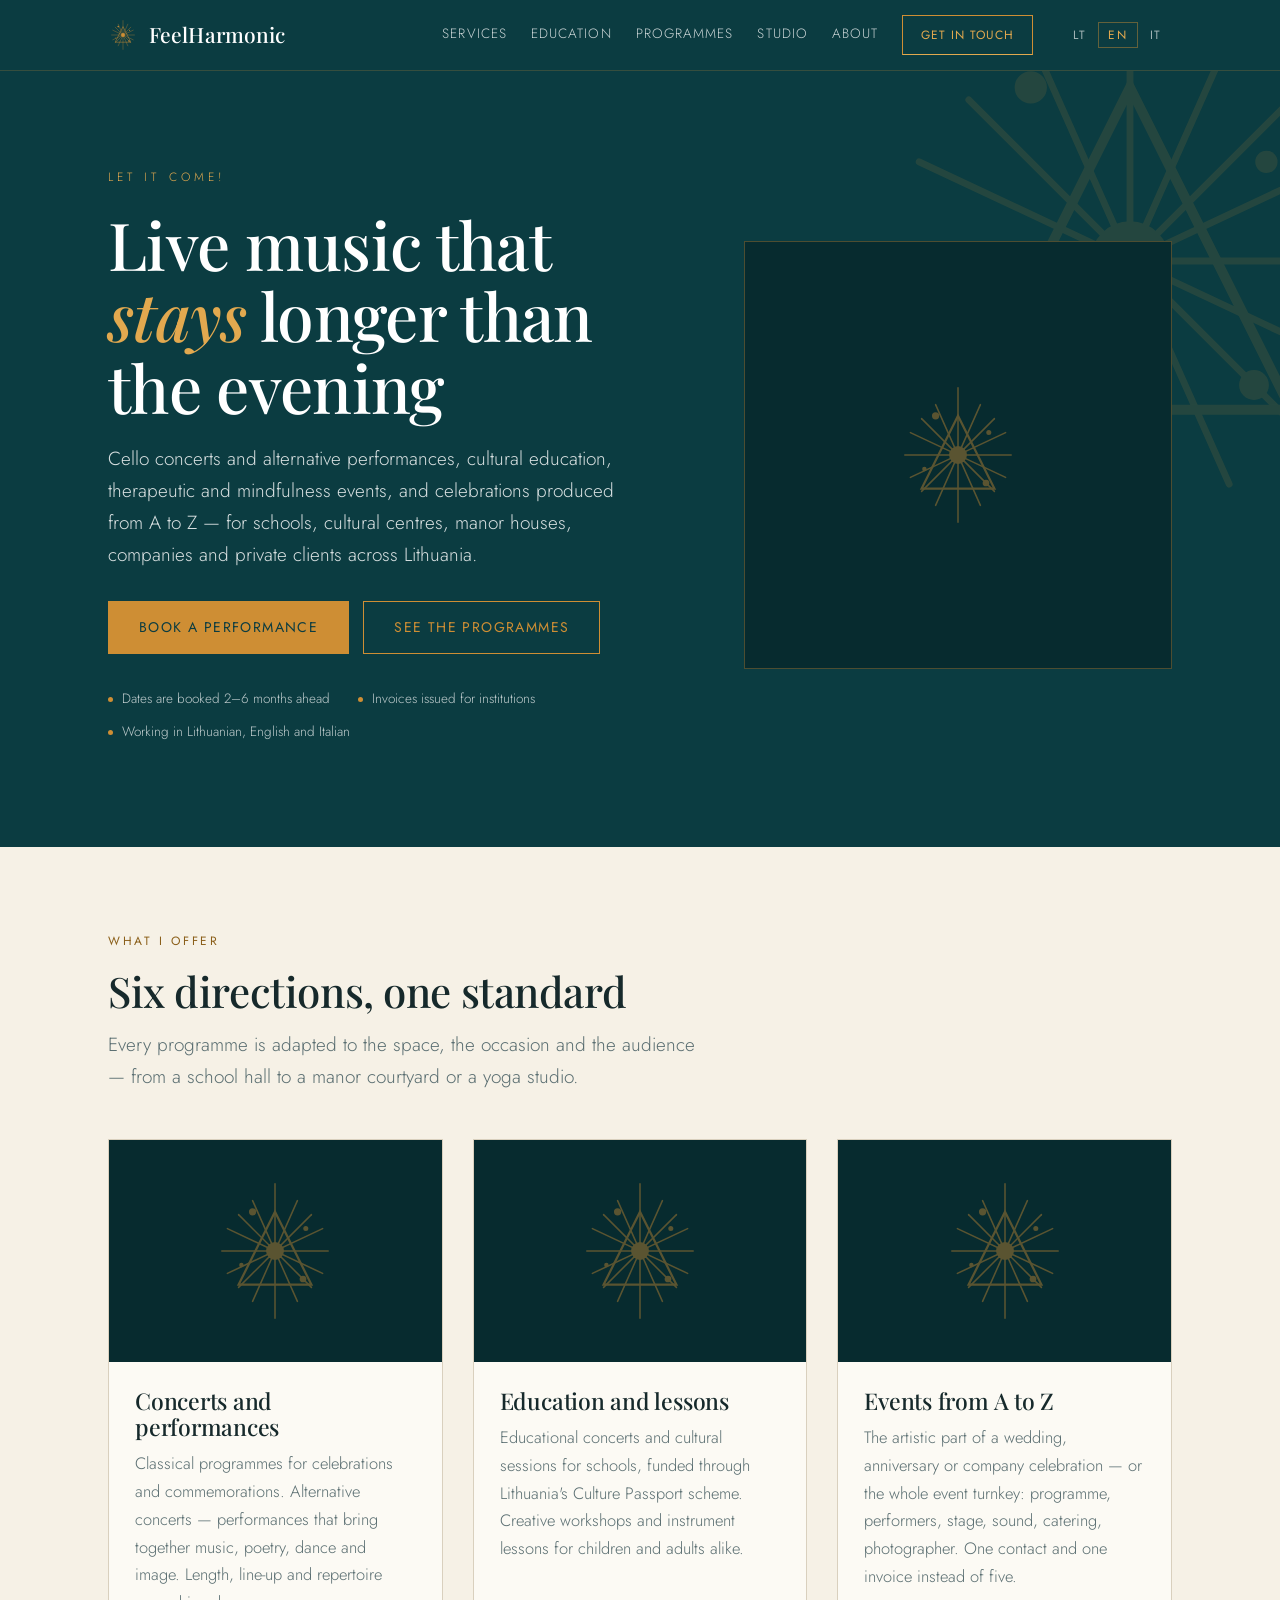
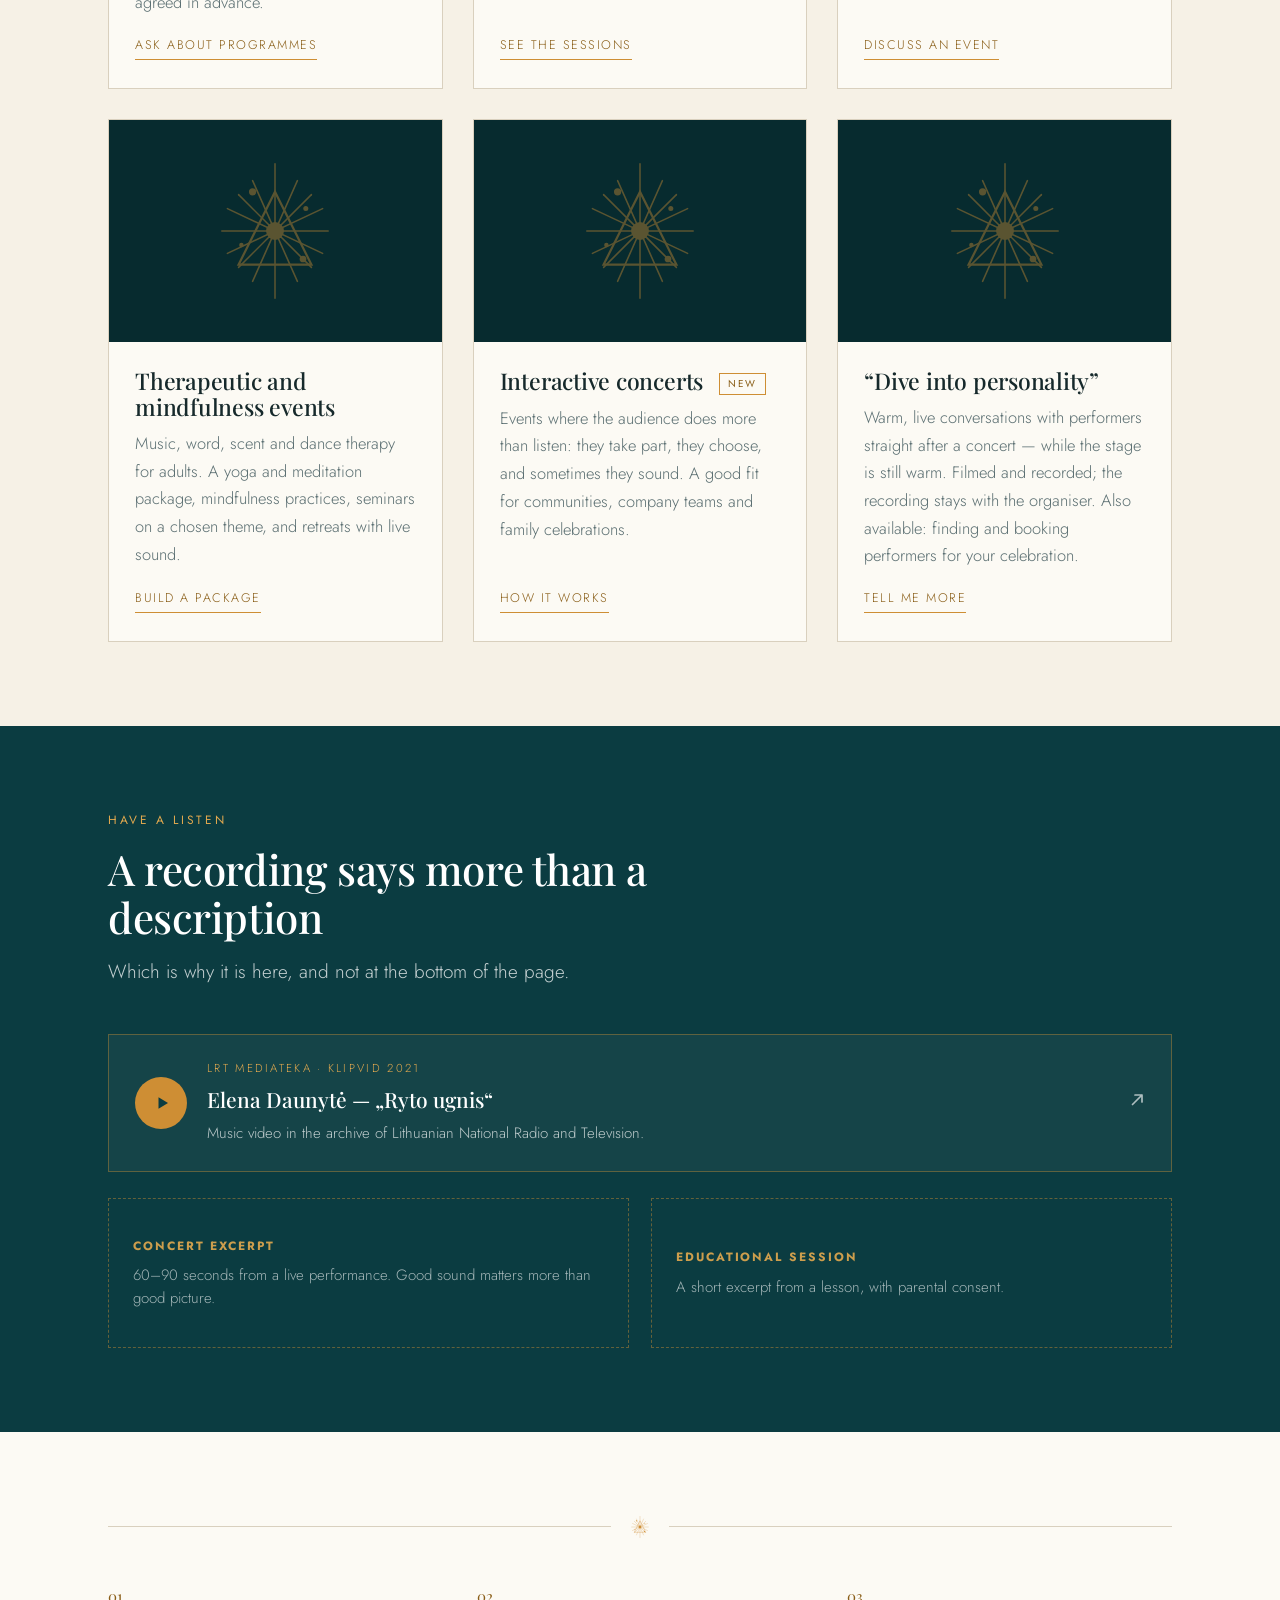
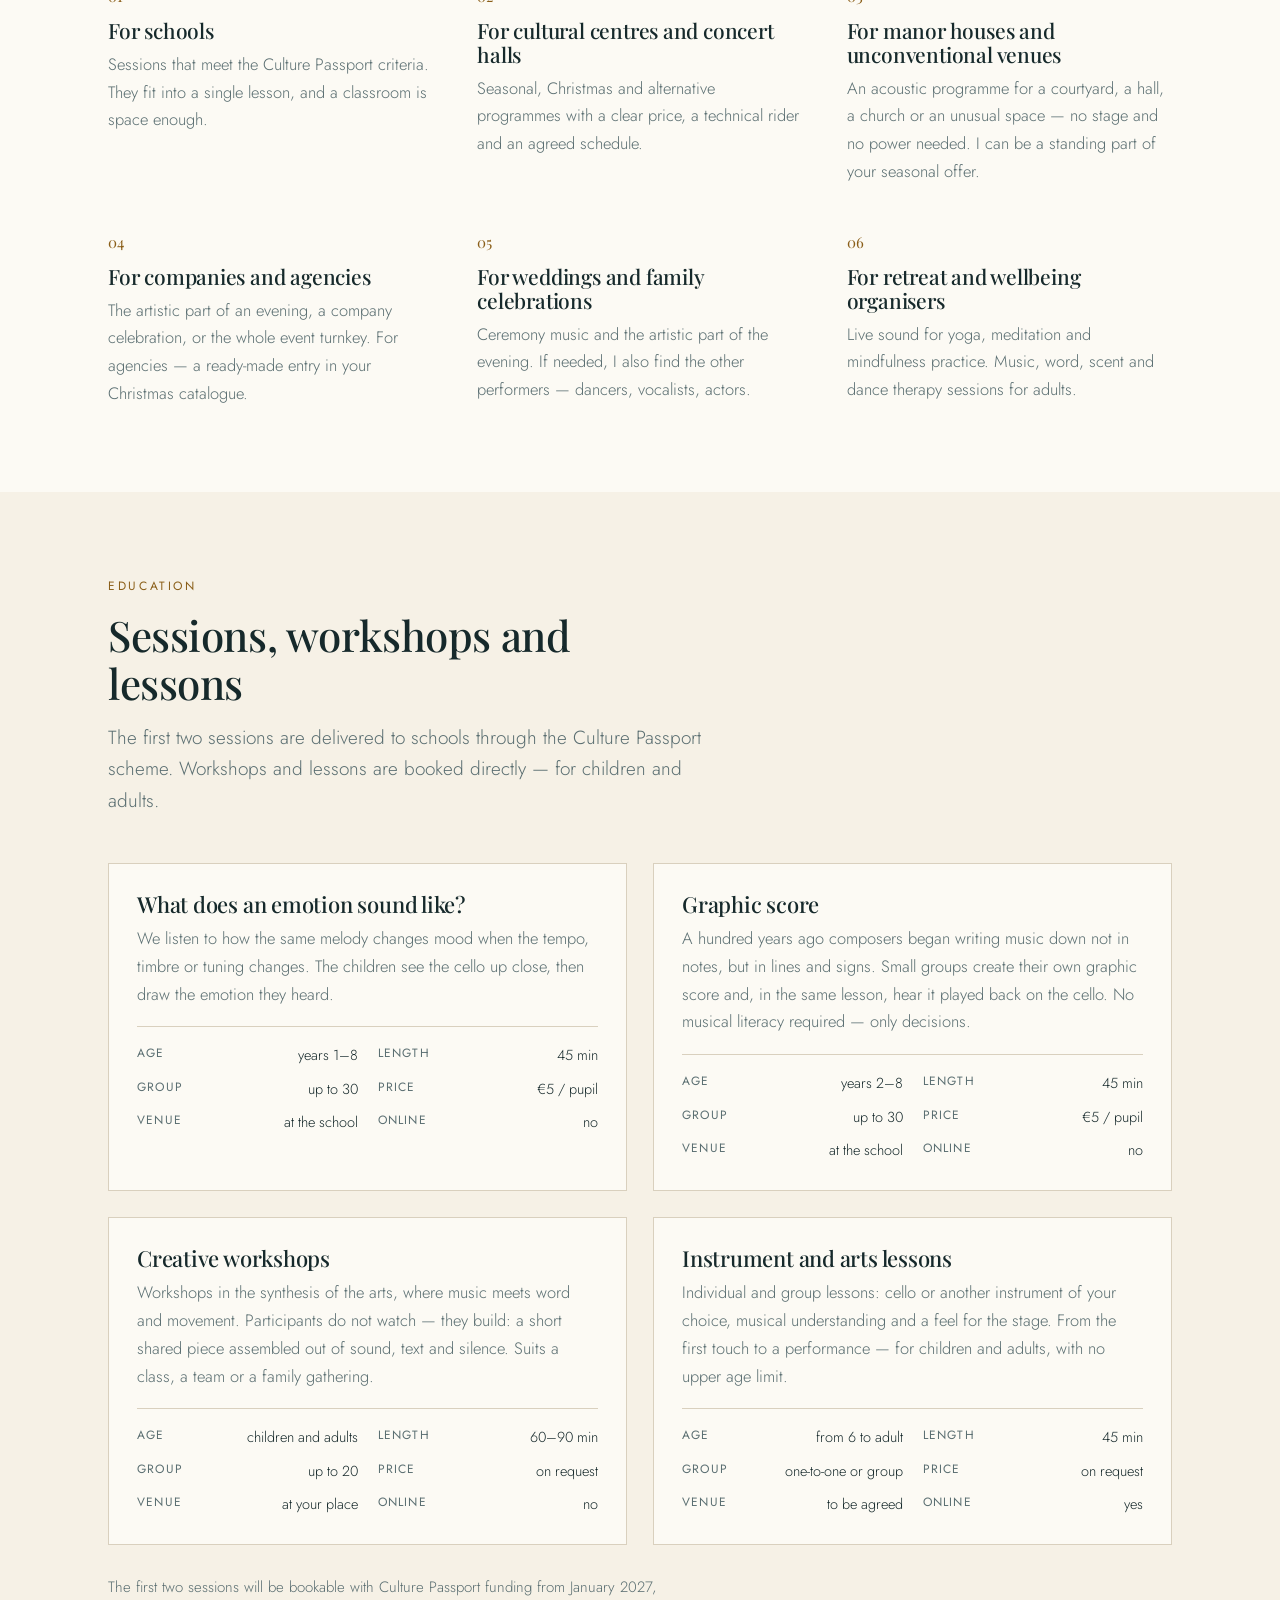
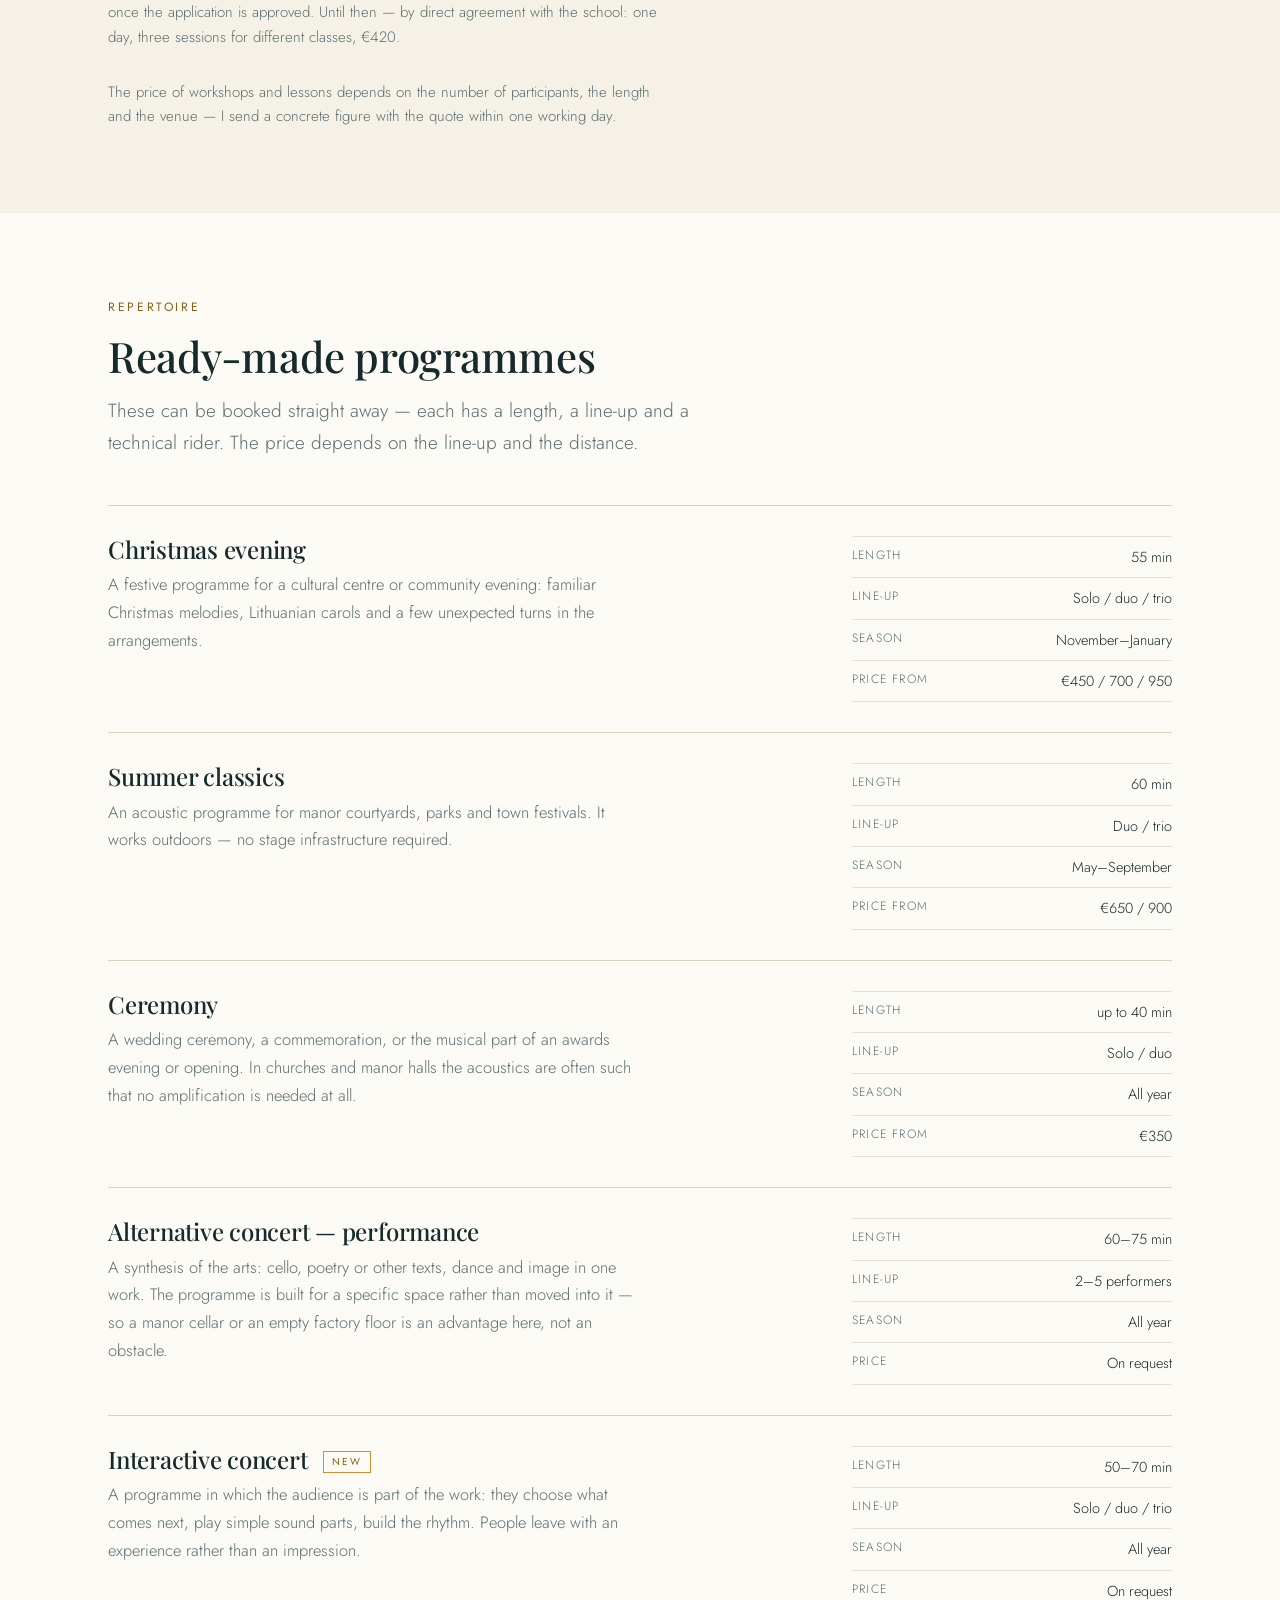
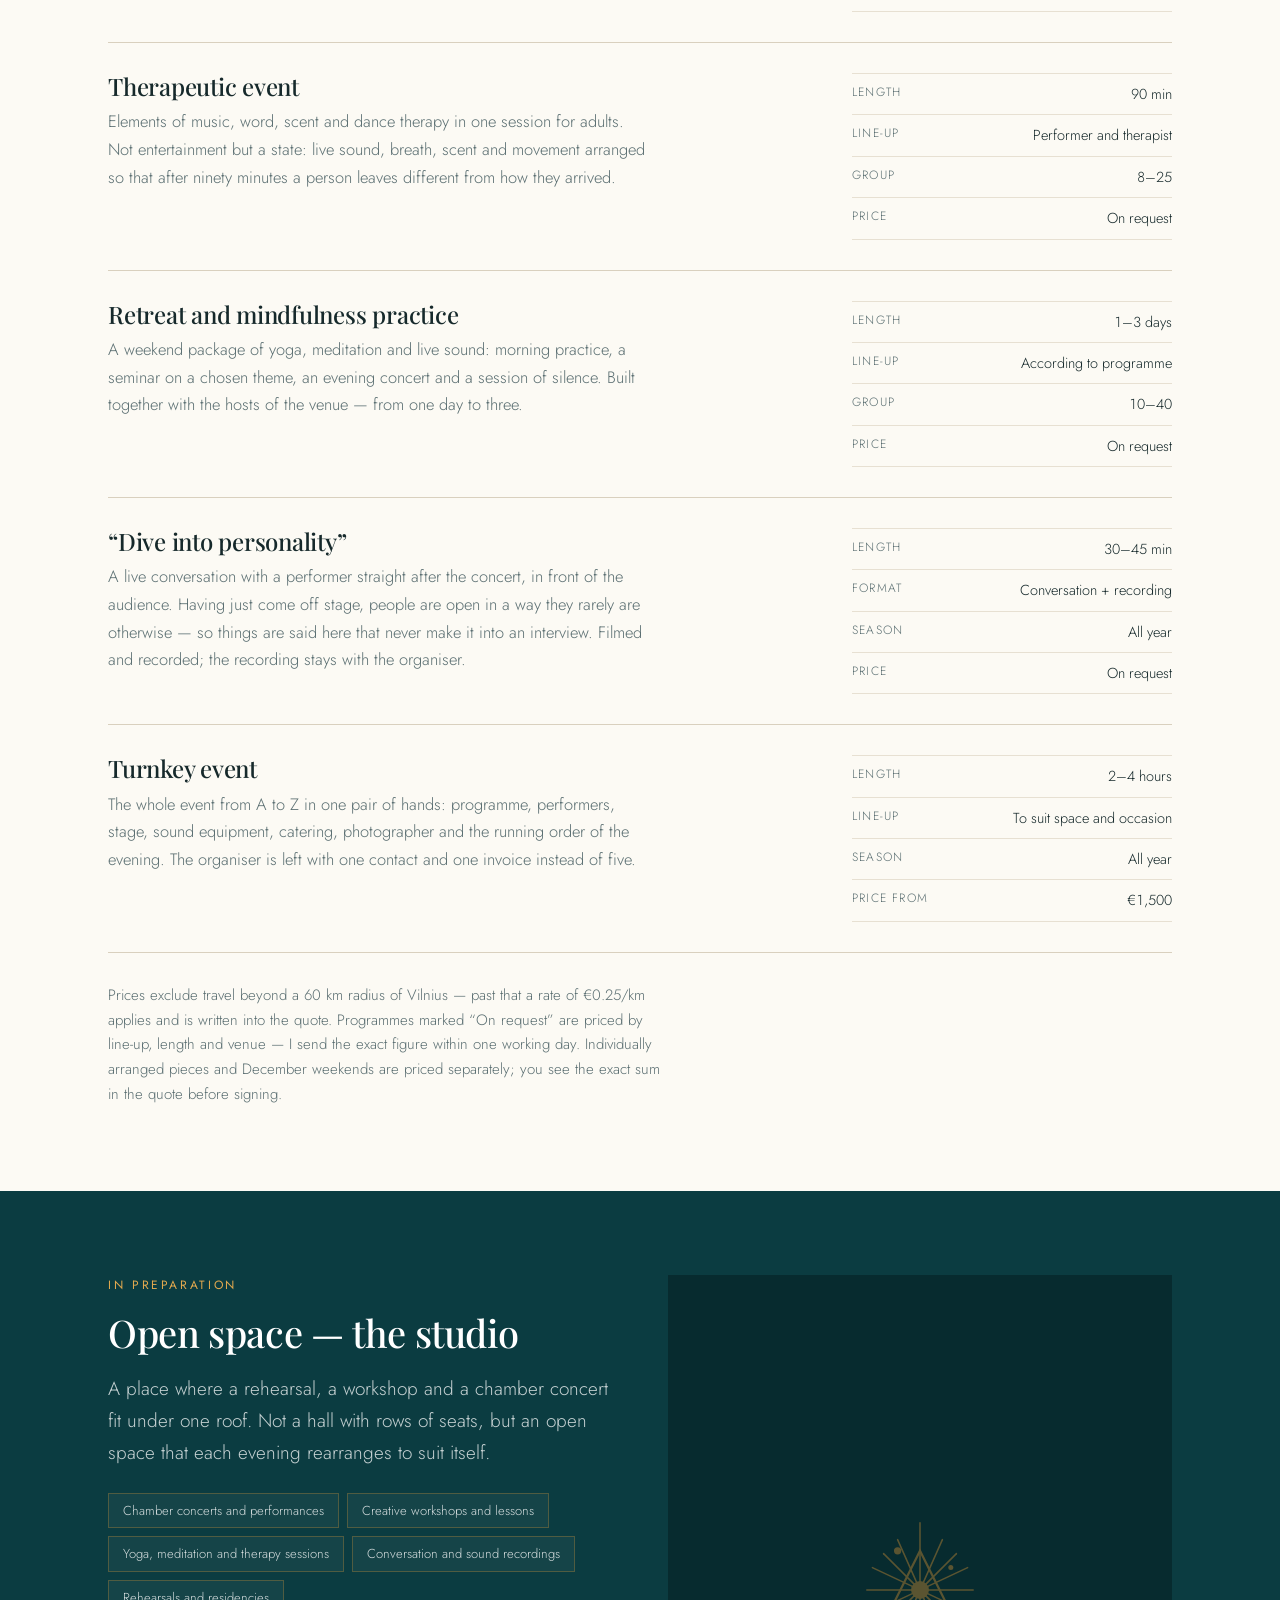
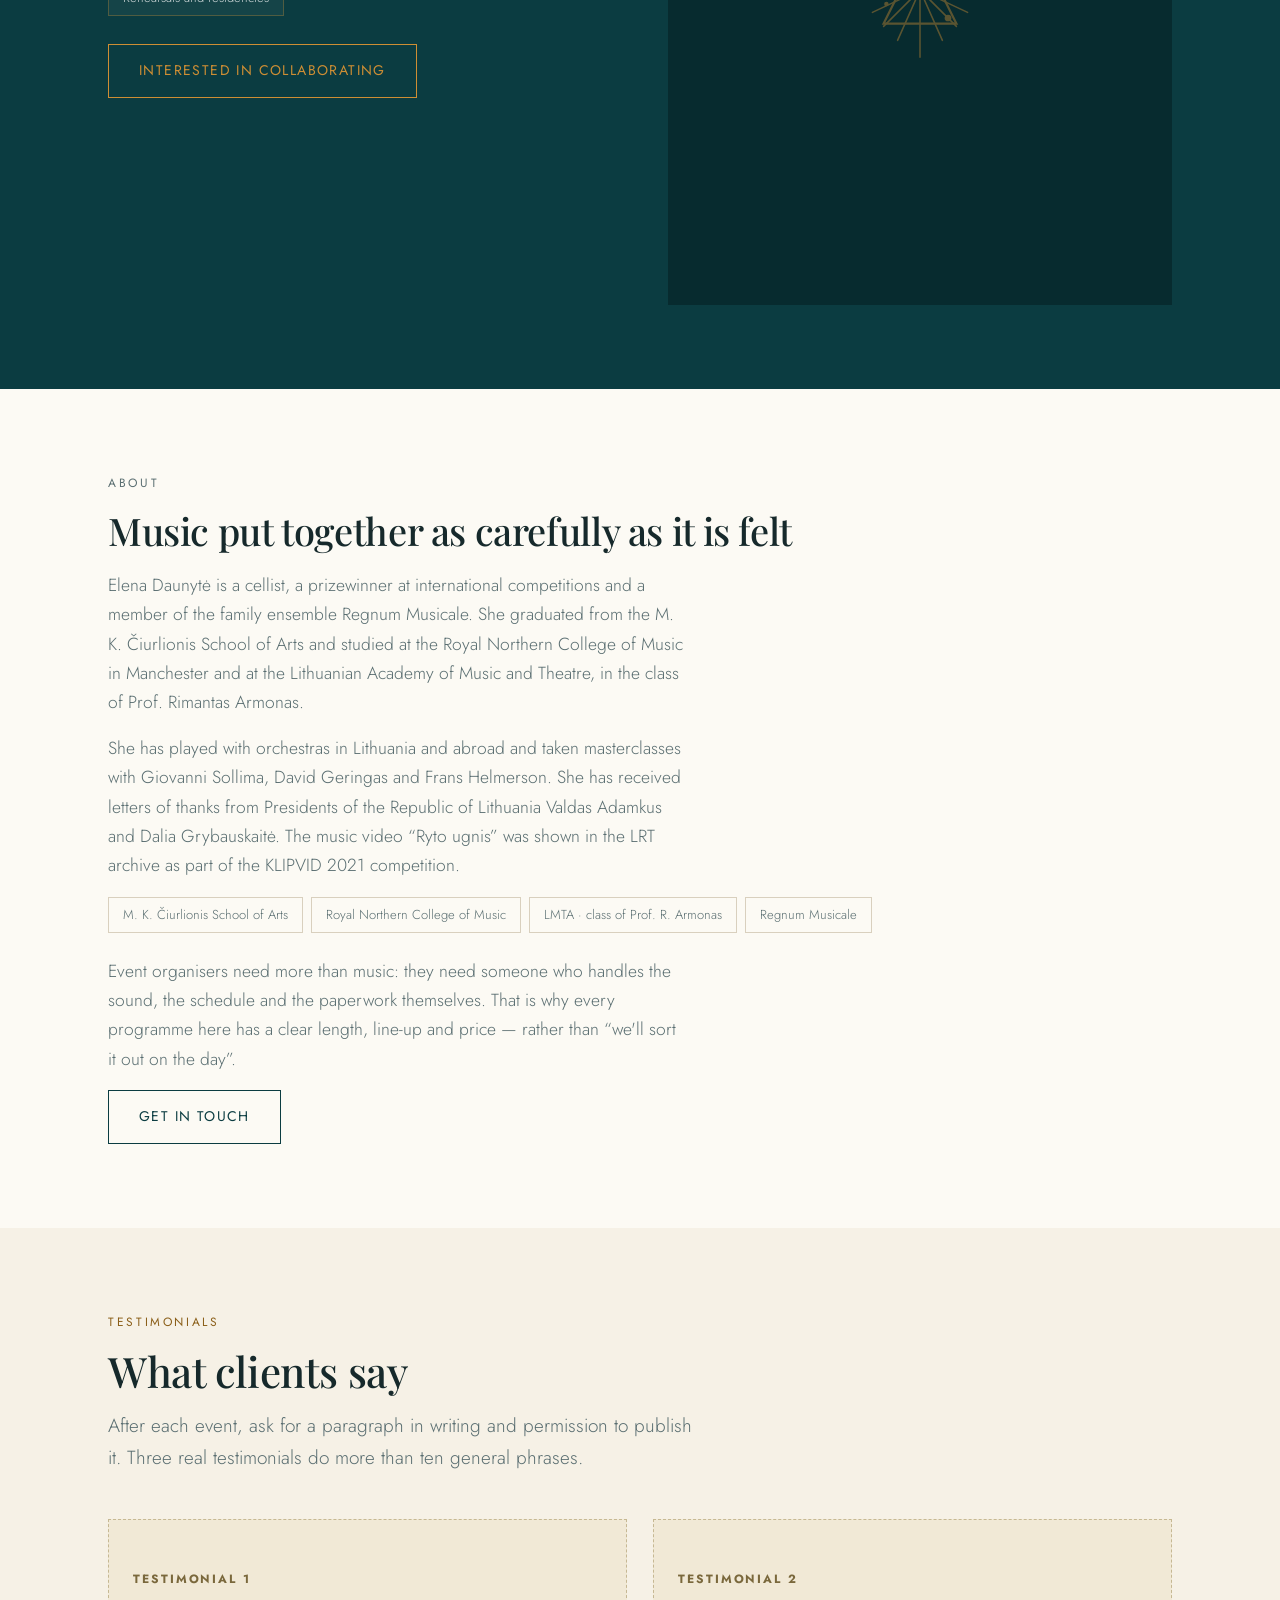
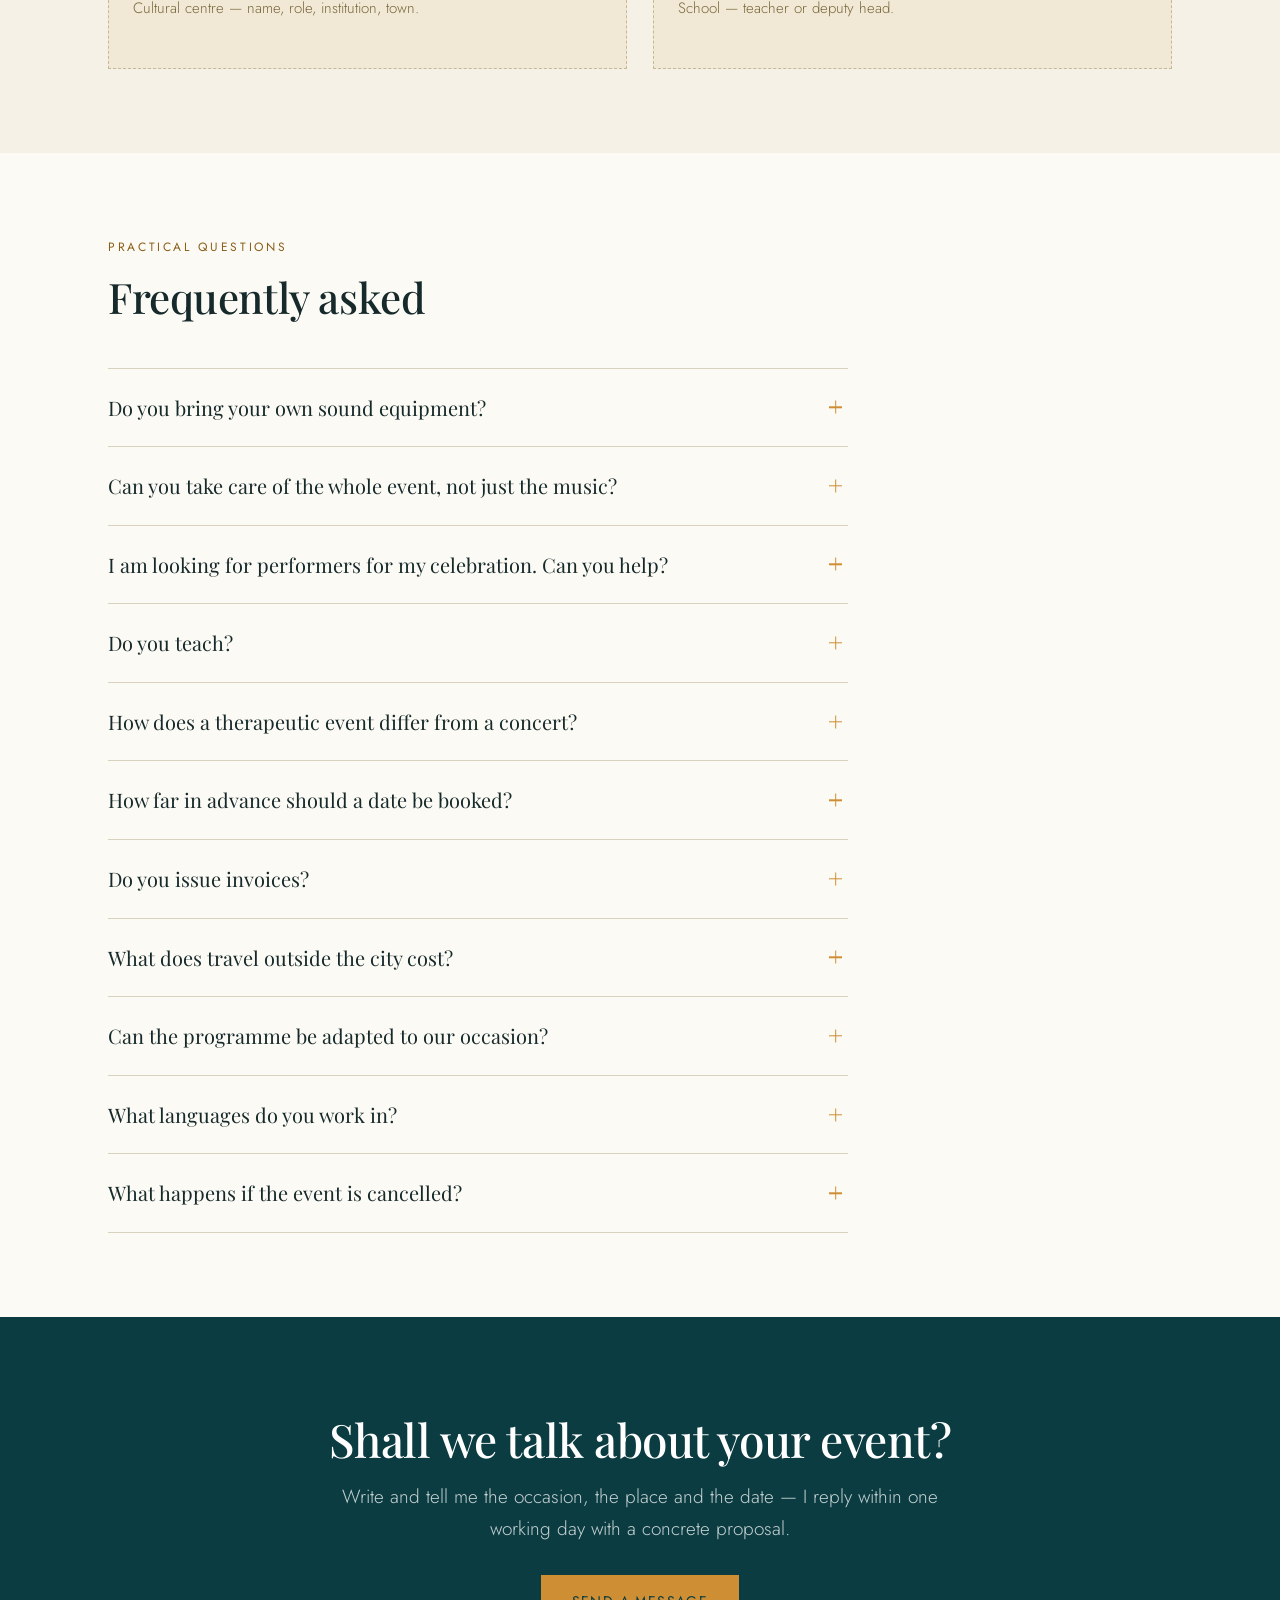
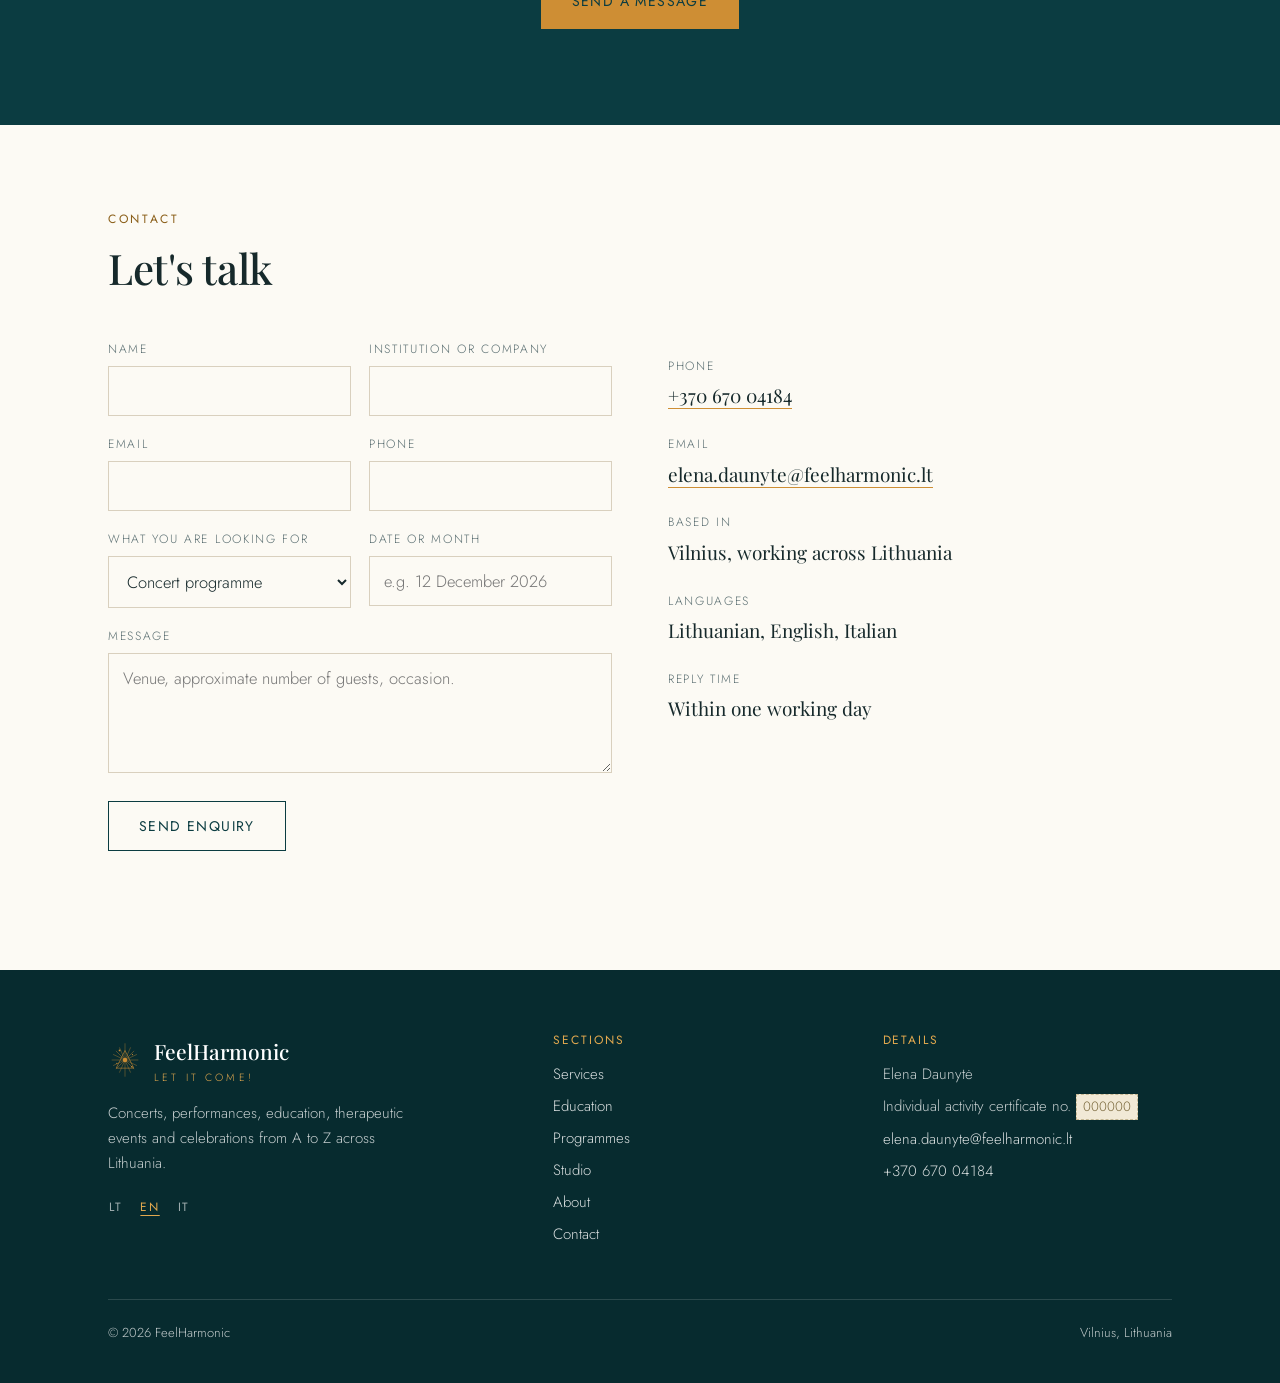
==== commit fe7c631a: "Tarpas pries NEW zenkleli antrastese Be tarpo prieinamas antrastes pavadinimas buvo skaitomas kaip v" ====
--- a/en/index.html
+++ b/en/index.html
@@ -144,7 +144,7 @@
       <article class="card">
         <figure class="shot" data-photo>
         <svg class="ph-empty" viewBox="0 0 100 100" aria-hidden="true"><use href="#mark"/></svg>
-        <img src="../assets/img/paslauga-koncertai.jpg" alt="Concert in a hall" loading="lazy" data-optional>
+        <img src="../assets/img/paslauga-koncertai.jpg" alt="Concert in a hall" data-optional>
       </figure>
         <div class="tx">
           <h3>Concerts and performances</h3>
@@ -156,7 +156,7 @@
       <article class="card">
         <figure class="shot" data-photo>
         <svg class="ph-empty" viewBox="0 0 100 100" aria-hidden="true"><use href="#mark"/></svg>
-        <img src="../assets/img/paslauga-edukacijos.jpg" alt="Educational session at a school" loading="lazy" data-optional>
+        <img src="../assets/img/paslauga-edukacijos.jpg" alt="Educational session at a school" data-optional>
       </figure>
         <div class="tx">
           <h3>Education and lessons</h3>
@@ -168,7 +168,7 @@
       <article class="card">
         <figure class="shot" data-photo>
         <svg class="ph-empty" viewBox="0 0 100 100" aria-hidden="true"><use href="#mark"/></svg>
-        <img src="../assets/img/paslauga-renginiai.jpg" alt="Event at a manor house" loading="lazy" data-optional>
+        <img src="../assets/img/paslauga-renginiai.jpg" alt="Event at a manor house" data-optional>
       </figure>
         <div class="tx">
           <h3>Events from A to Z</h3>
@@ -180,7 +180,7 @@
       <article class="card">
         <figure class="shot" data-photo>
         <svg class="ph-empty" viewBox="0 0 100 100" aria-hidden="true"><use href="#mark"/></svg>
-        <img src="../assets/img/paslauga-terapija.jpg" alt="Therapeutic music session" loading="lazy" data-optional>
+        <img src="../assets/img/paslauga-terapija.jpg" alt="Therapeutic music session" data-optional>
       </figure>
         <div class="tx">
           <h3>Therapeutic and mindfulness events</h3>
@@ -192,10 +192,10 @@
       <article class="card">
         <figure class="shot" data-photo>
         <svg class="ph-empty" viewBox="0 0 100 100" aria-hidden="true"><use href="#mark"/></svg>
-        <img src="../assets/img/paslauga-interaktyvu.jpg" alt="Interactive concert with the audience" loading="lazy" data-optional>
+        <img src="../assets/img/paslauga-interaktyvu.jpg" alt="Interactive concert with the audience" data-optional>
       </figure>
         <div class="tx">
-          <h3>Interactive concerts<span class="tag-new">NEW</span></h3>
+          <h3>Interactive concerts <span class="tag-new">NEW</span></h3>
           <p>Events where the audience does more than listen: they take part, they choose, and sometimes they sound. A good fit for communities, company teams and family celebrations.</p>
           <a class="more" href="#programos">How it works</a>
         </div>
@@ -204,7 +204,7 @@
       <article class="card">
         <figure class="shot" data-photo>
         <svg class="ph-empty" viewBox="0 0 100 100" aria-hidden="true"><use href="#mark"/></svg>
-        <img src="../assets/img/paslauga-pokalbiai.jpg" alt="Conversation with a performer after a concert" loading="lazy" data-optional>
+        <img src="../assets/img/paslauga-pokalbiai.jpg" alt="Conversation with a performer after a concert" data-optional>
       </figure>
         <div class="tx">
           <h3>“Dive into personality”</h3>
@@ -418,7 +418,7 @@
 
       <article class="prog">
         <div>
-          <h3>Interactive concert<span class="tag-new">NEW</span></h3>
+          <h3>Interactive concert <span class="tag-new">NEW</span></h3>
           <p>A programme in which the audience is part of the work: they choose what comes next, play simple sound parts, build the rhythm. People leave with an experience rather than an impression.</p>
         </div>
         <div class="prog-specs">
@@ -505,7 +505,7 @@
       </div>
       <div class="about-photo" data-photo>
         <svg class="ph-empty" viewBox="0 0 100 100" aria-hidden="true"><use href="#mark"/></svg>
-        <img src="../assets/img/studija.jpg" alt="Open studio space" loading="lazy" data-optional>
+        <img src="../assets/img/studija.jpg" alt="Open studio space" data-optional>
       </div>
     </div>
   </div>
@@ -523,32 +523,32 @@
     <div class="gallery reveal">
       <figure class="shot" data-photo>
         <svg class="ph-empty" viewBox="0 0 100 100" aria-hidden="true"><use href="#mark"/></svg>
-        <img src="../assets/img/galerija-1.jpg" alt="Elena Daunytė with her cello" loading="lazy" data-optional>
+        <img src="../assets/img/galerija-1.jpg" alt="Elena Daunytė with her cello" data-optional>
         <figcaption>Portrait</figcaption>
       </figure>
       <figure class="shot" data-photo>
         <svg class="ph-empty" viewBox="0 0 100 100" aria-hidden="true"><use href="#mark"/></svg>
-        <img src="../assets/img/galerija-2.jpg" alt="Concert in a hall" loading="lazy" data-optional>
+        <img src="../assets/img/galerija-2.jpg" alt="Concert in a hall" data-optional>
         <figcaption>Concert in a hall</figcaption>
       </figure>
       <figure class="shot" data-photo>
         <svg class="ph-empty" viewBox="0 0 100 100" aria-hidden="true"><use href="#mark"/></svg>
-        <img src="../assets/img/galerija-3.jpg" alt="Performance at a manor house" loading="lazy" data-optional>
+        <img src="../assets/img/galerija-3.jpg" alt="Performance at a manor house" data-optional>
         <figcaption>Manor, church</figcaption>
       </figure>
       <figure class="shot" data-photo>
         <svg class="ph-empty" viewBox="0 0 100 100" aria-hidden="true"><use href="#mark"/></svg>
-        <img src="../assets/img/galerija-4.jpg" alt="Educational session at a school" loading="lazy" data-optional>
+        <img src="../assets/img/galerija-4.jpg" alt="Educational session at a school" data-optional>
         <figcaption>Education at school</figcaption>
       </figure>
       <figure class="shot" data-photo>
         <svg class="ph-empty" viewBox="0 0 100 100" aria-hidden="true"><use href="#mark"/></svg>
-        <img src="../assets/img/galerija-5.jpg" alt="Outdoor performance" loading="lazy" data-optional>
+        <img src="../assets/img/galerija-5.jpg" alt="Outdoor performance" data-optional>
         <figcaption>Outdoor event</figcaption>
       </figure>
       <figure class="shot" data-photo>
         <svg class="ph-empty" viewBox="0 0 100 100" aria-hidden="true"><use href="#mark"/></svg>
-        <img src="../assets/img/galerija-6.jpg" alt="Detail of a cello" loading="lazy" data-optional>
+        <img src="../assets/img/galerija-6.jpg" alt="Detail of a cello" data-optional>
         <figcaption>Detail</figcaption>
       </figure>
     </div>
@@ -578,7 +578,7 @@
 
       <div class="about-photo" data-photo>
         <svg class="ph-empty" viewBox="0 0 100 100" aria-hidden="true"><use href="#mark"/></svg>
-        <img src="../assets/img/apie.jpg" alt="Elena Daunytė performing" loading="lazy" data-optional>
+        <img src="../assets/img/apie.jpg" alt="Elena Daunytė performing" data-optional>
       </div>
     </div>
   </div>
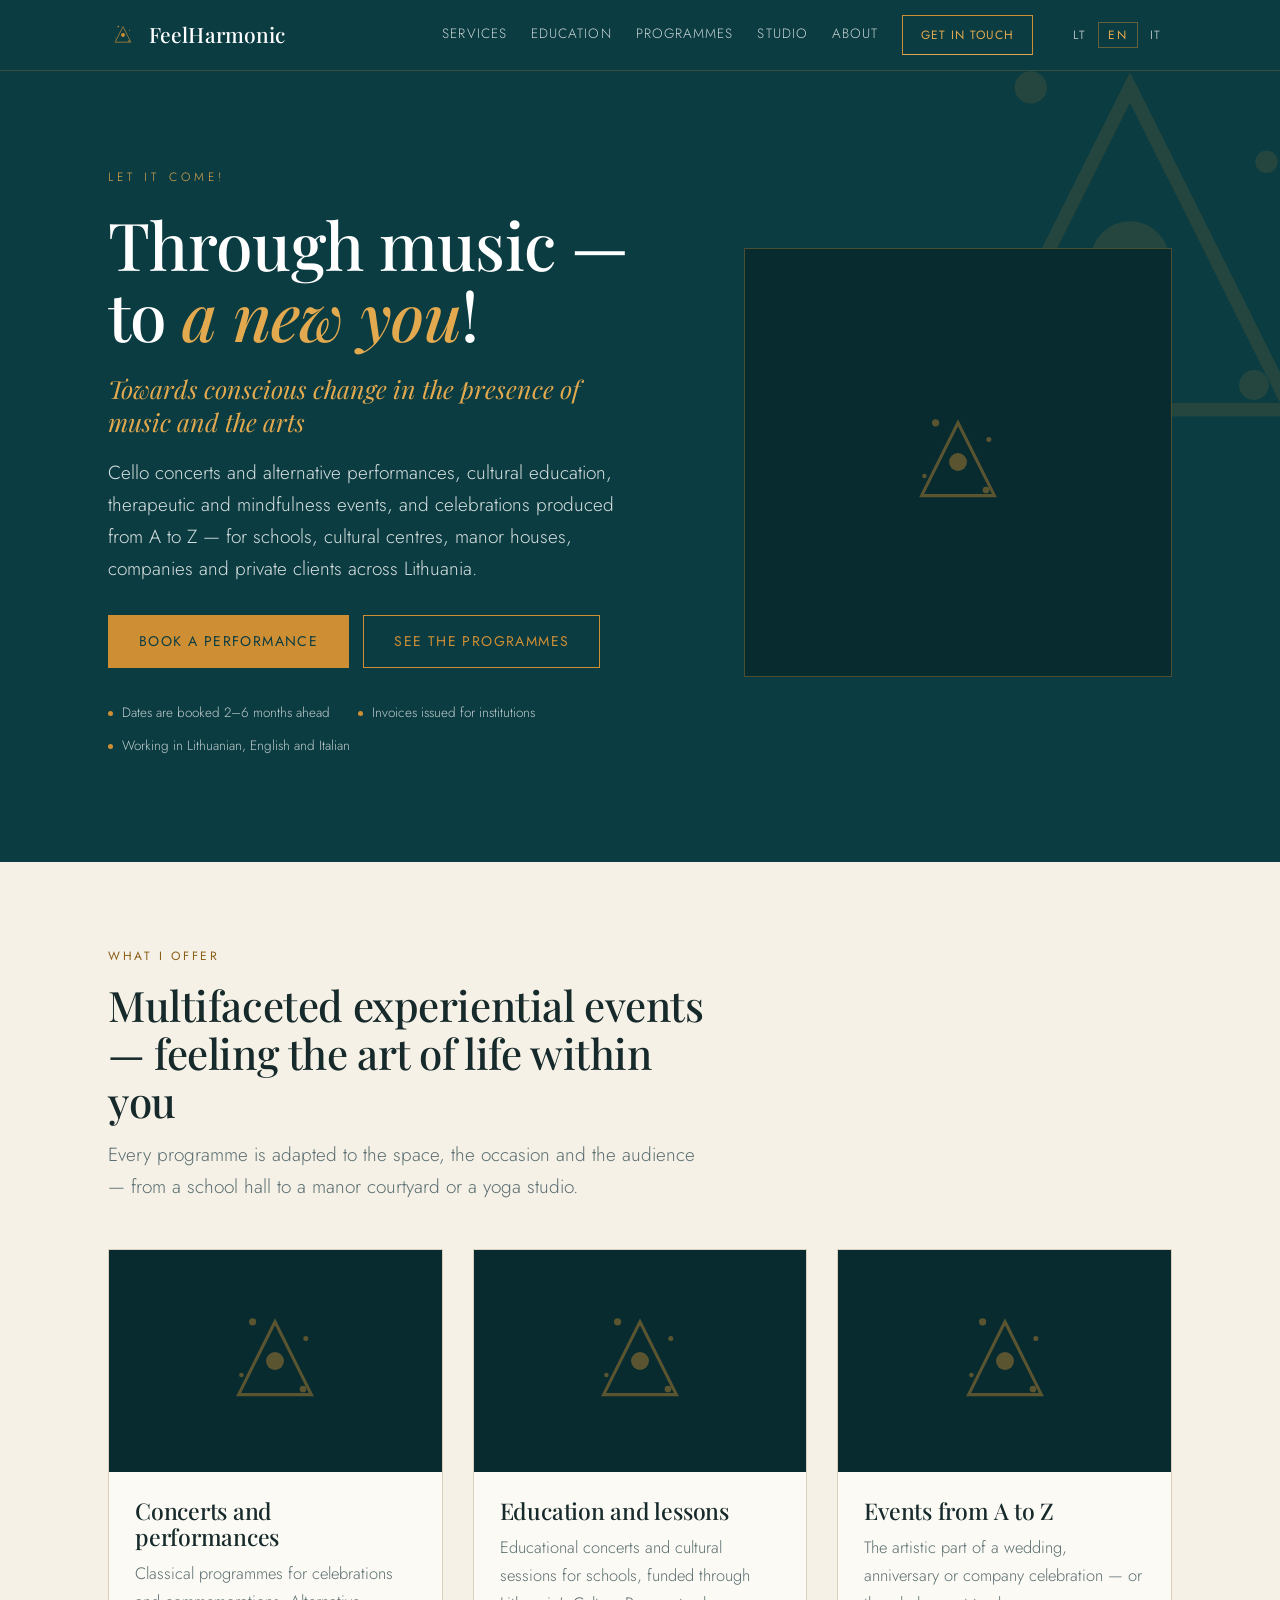
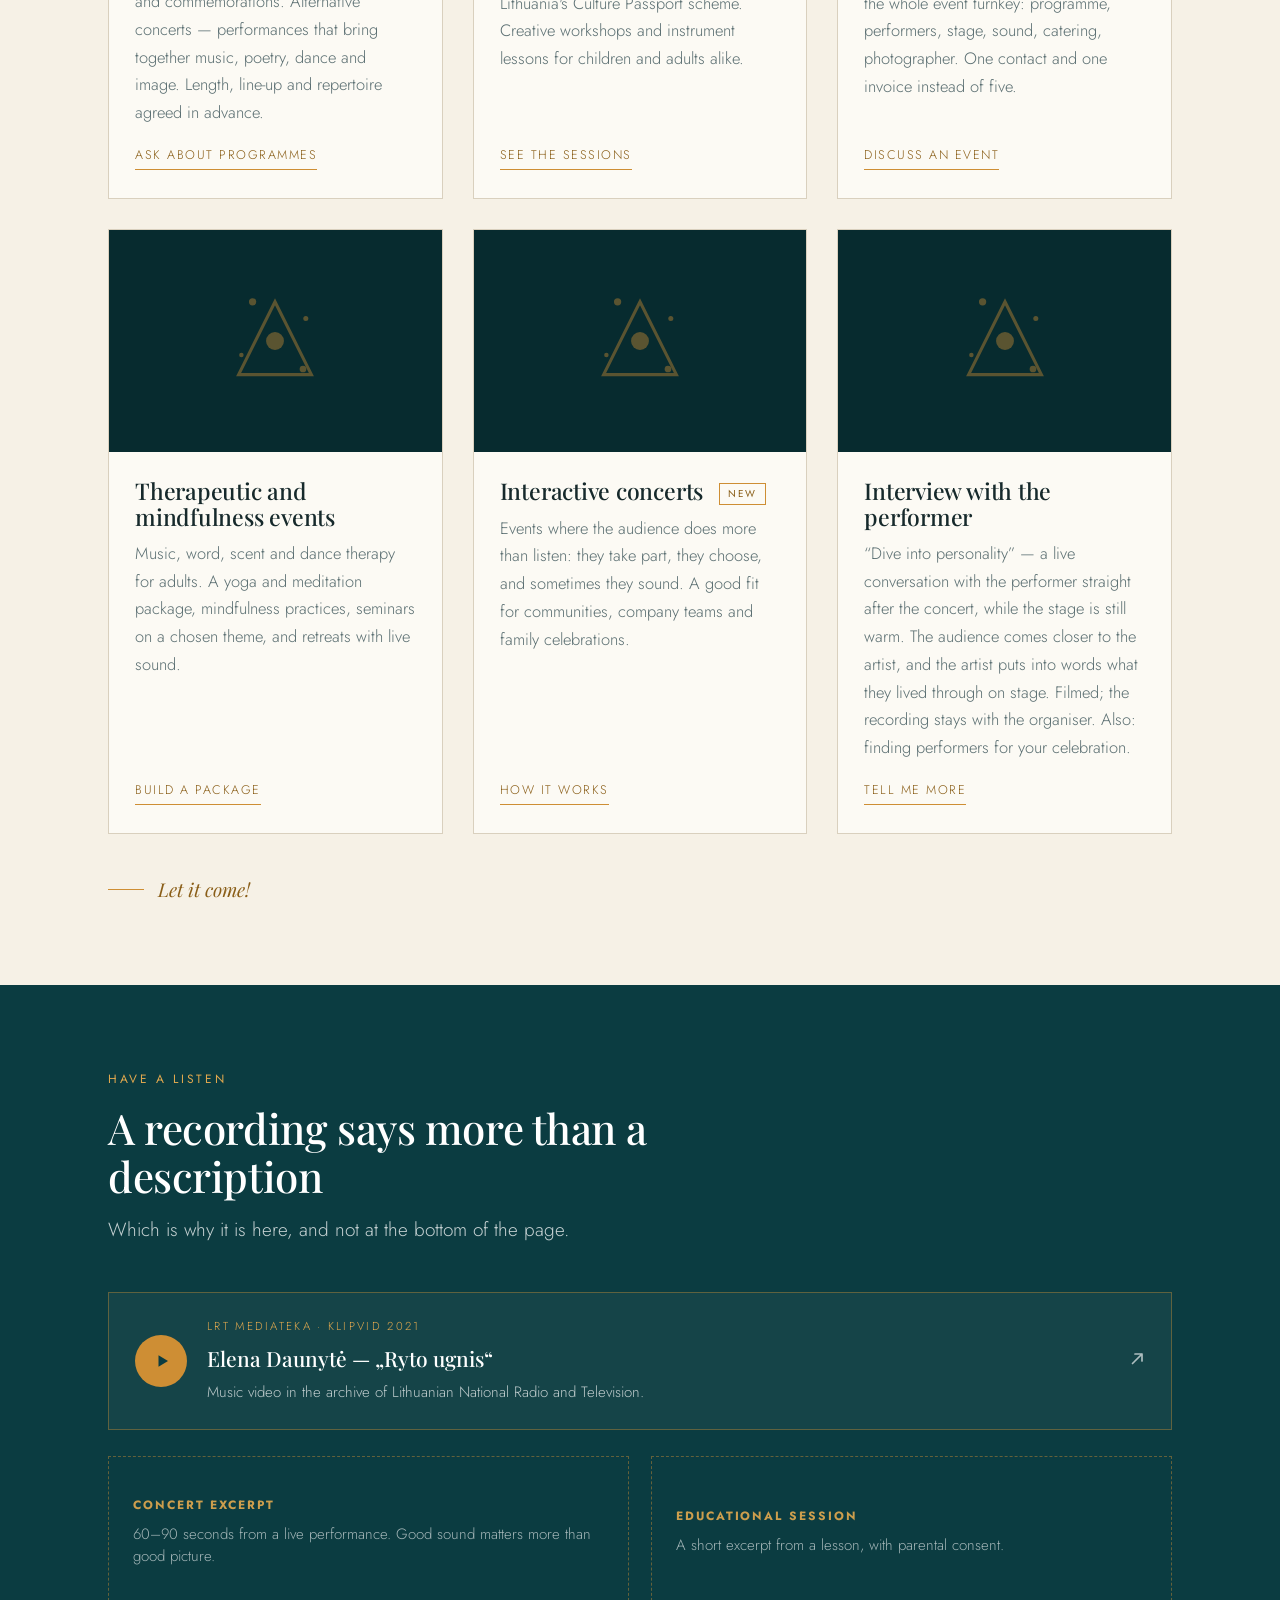
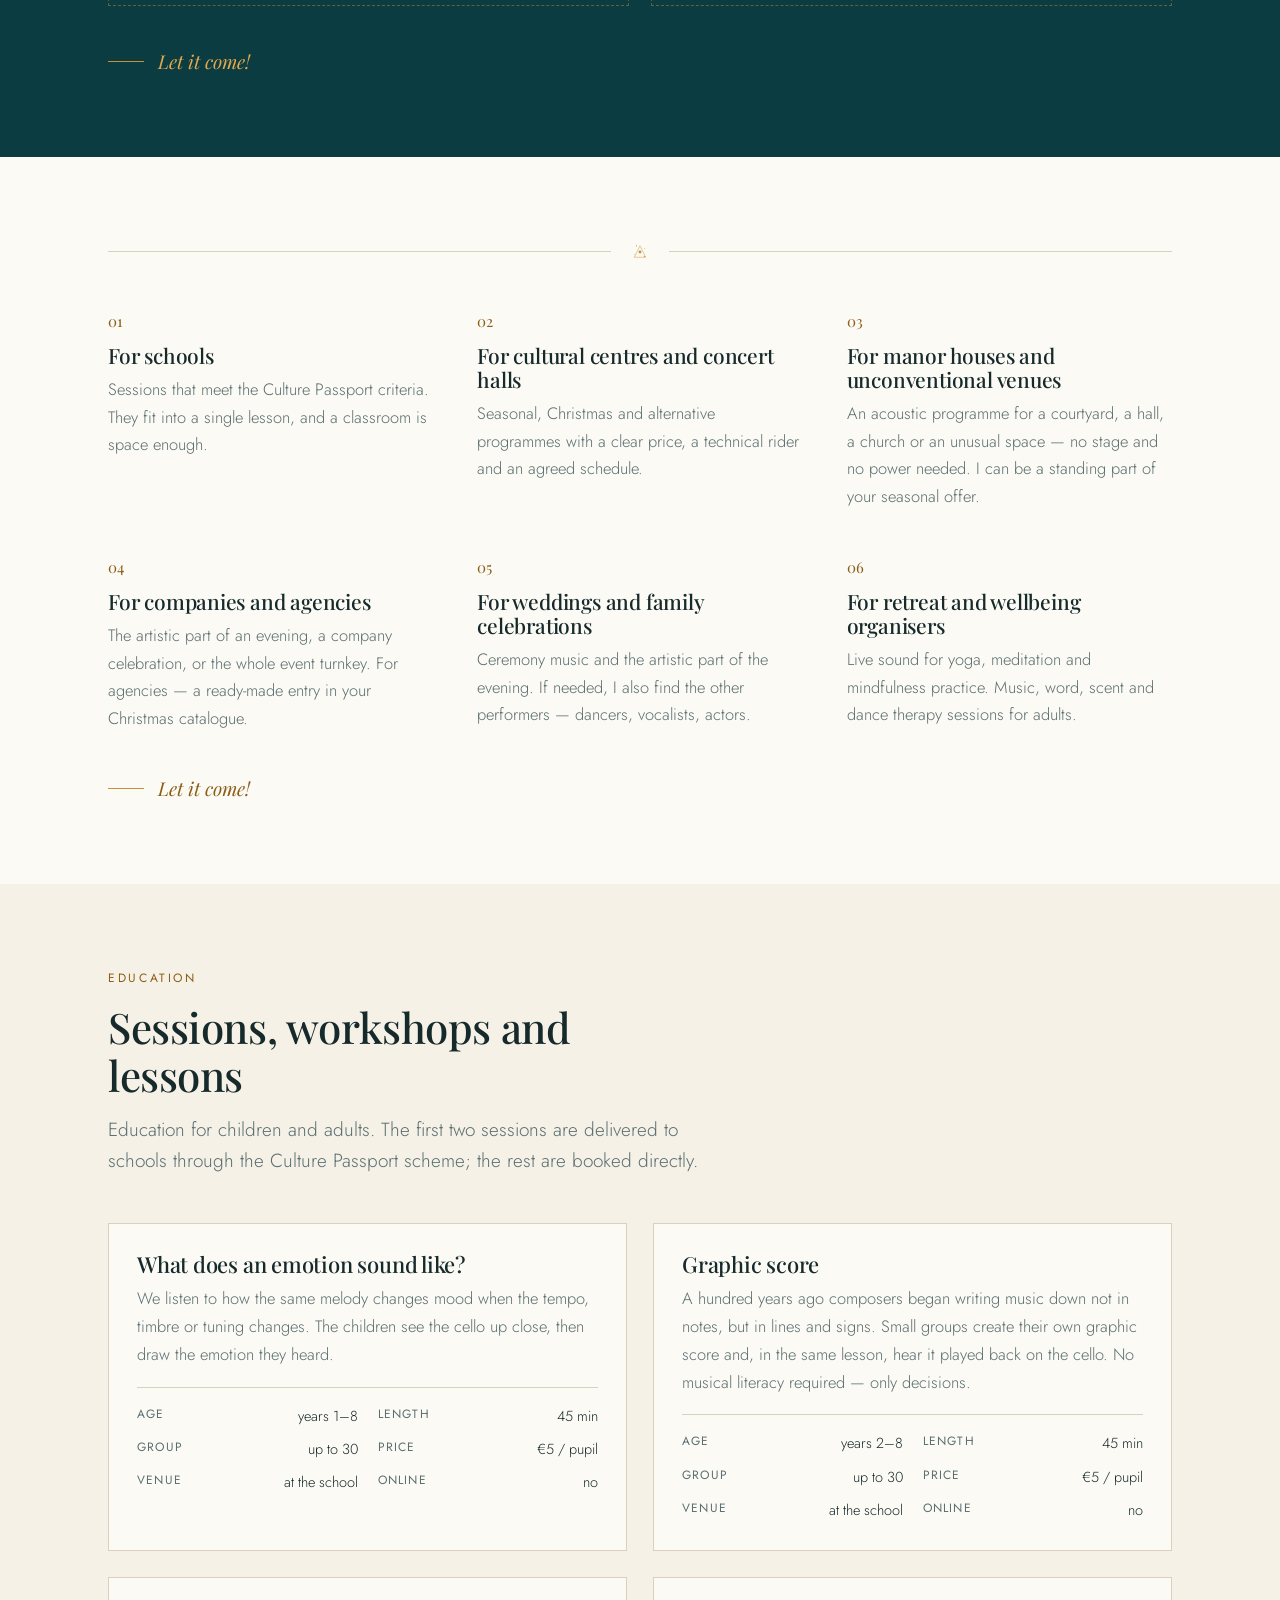
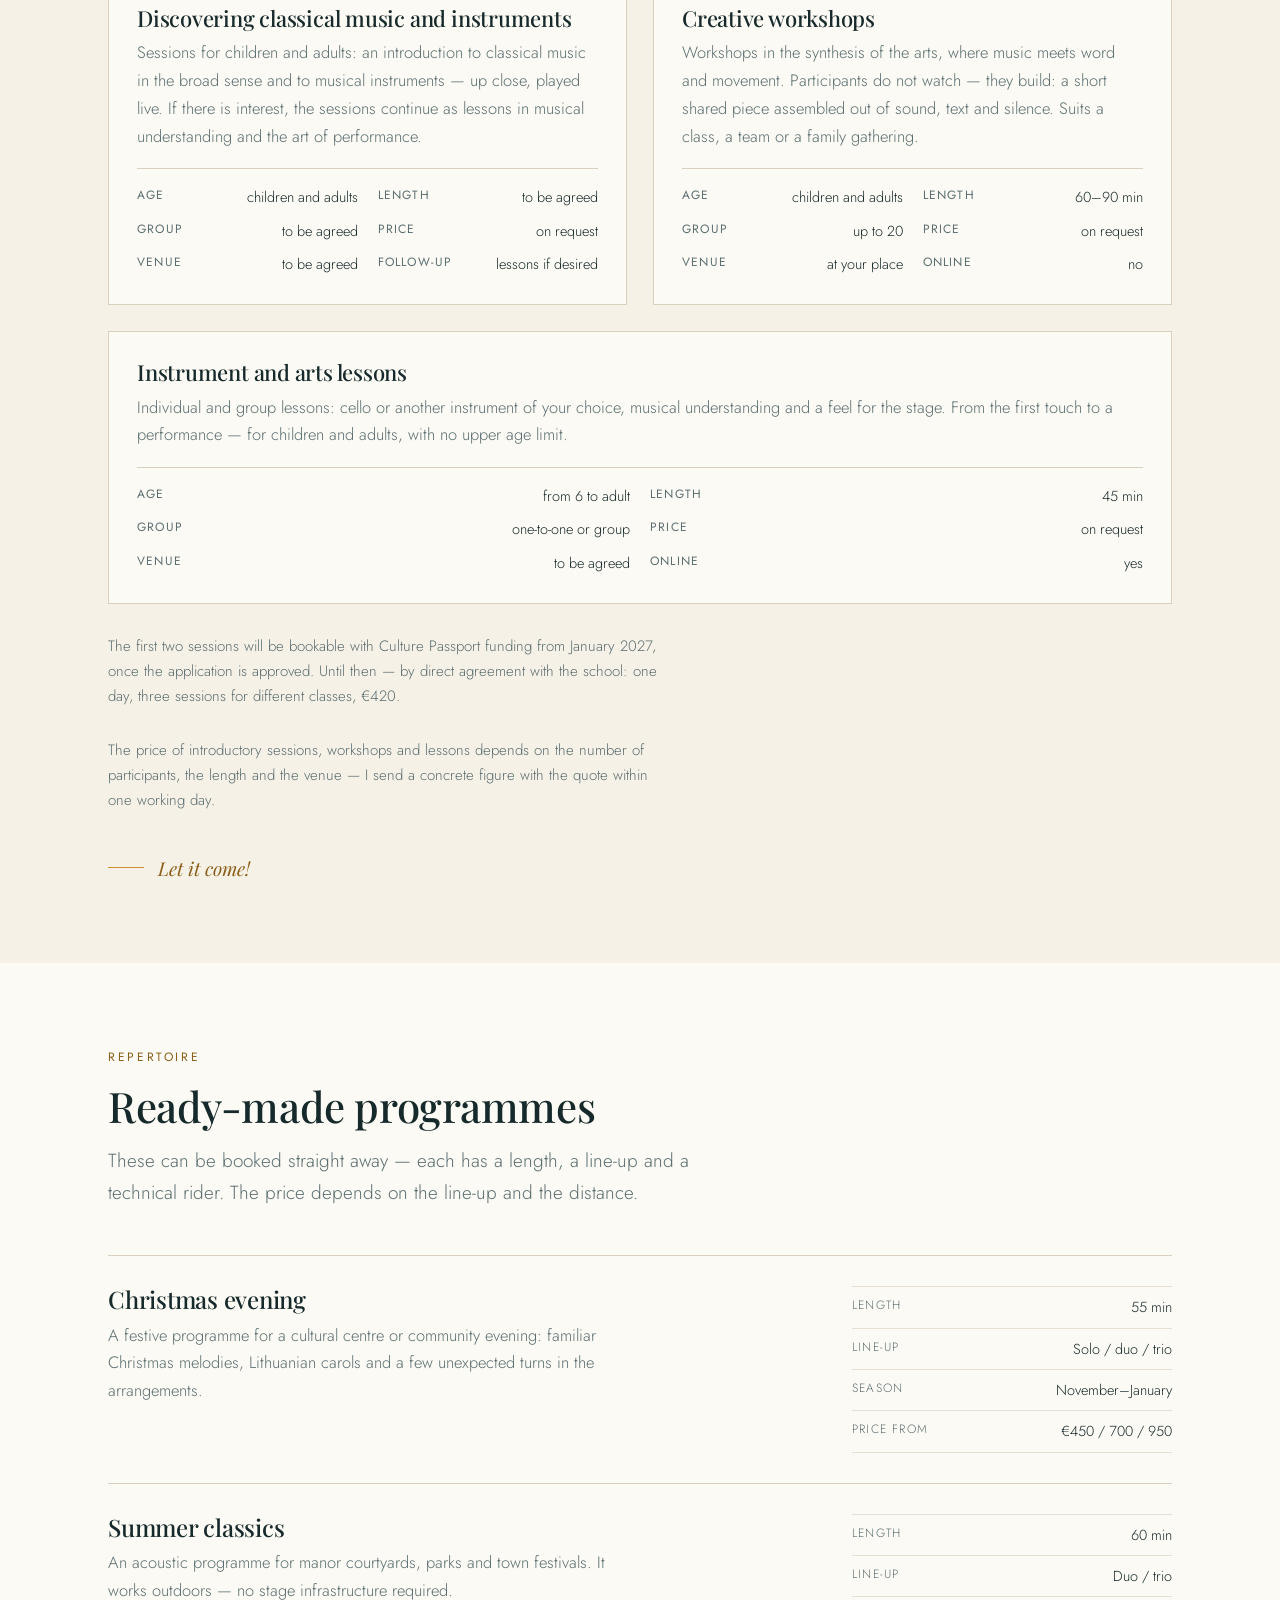
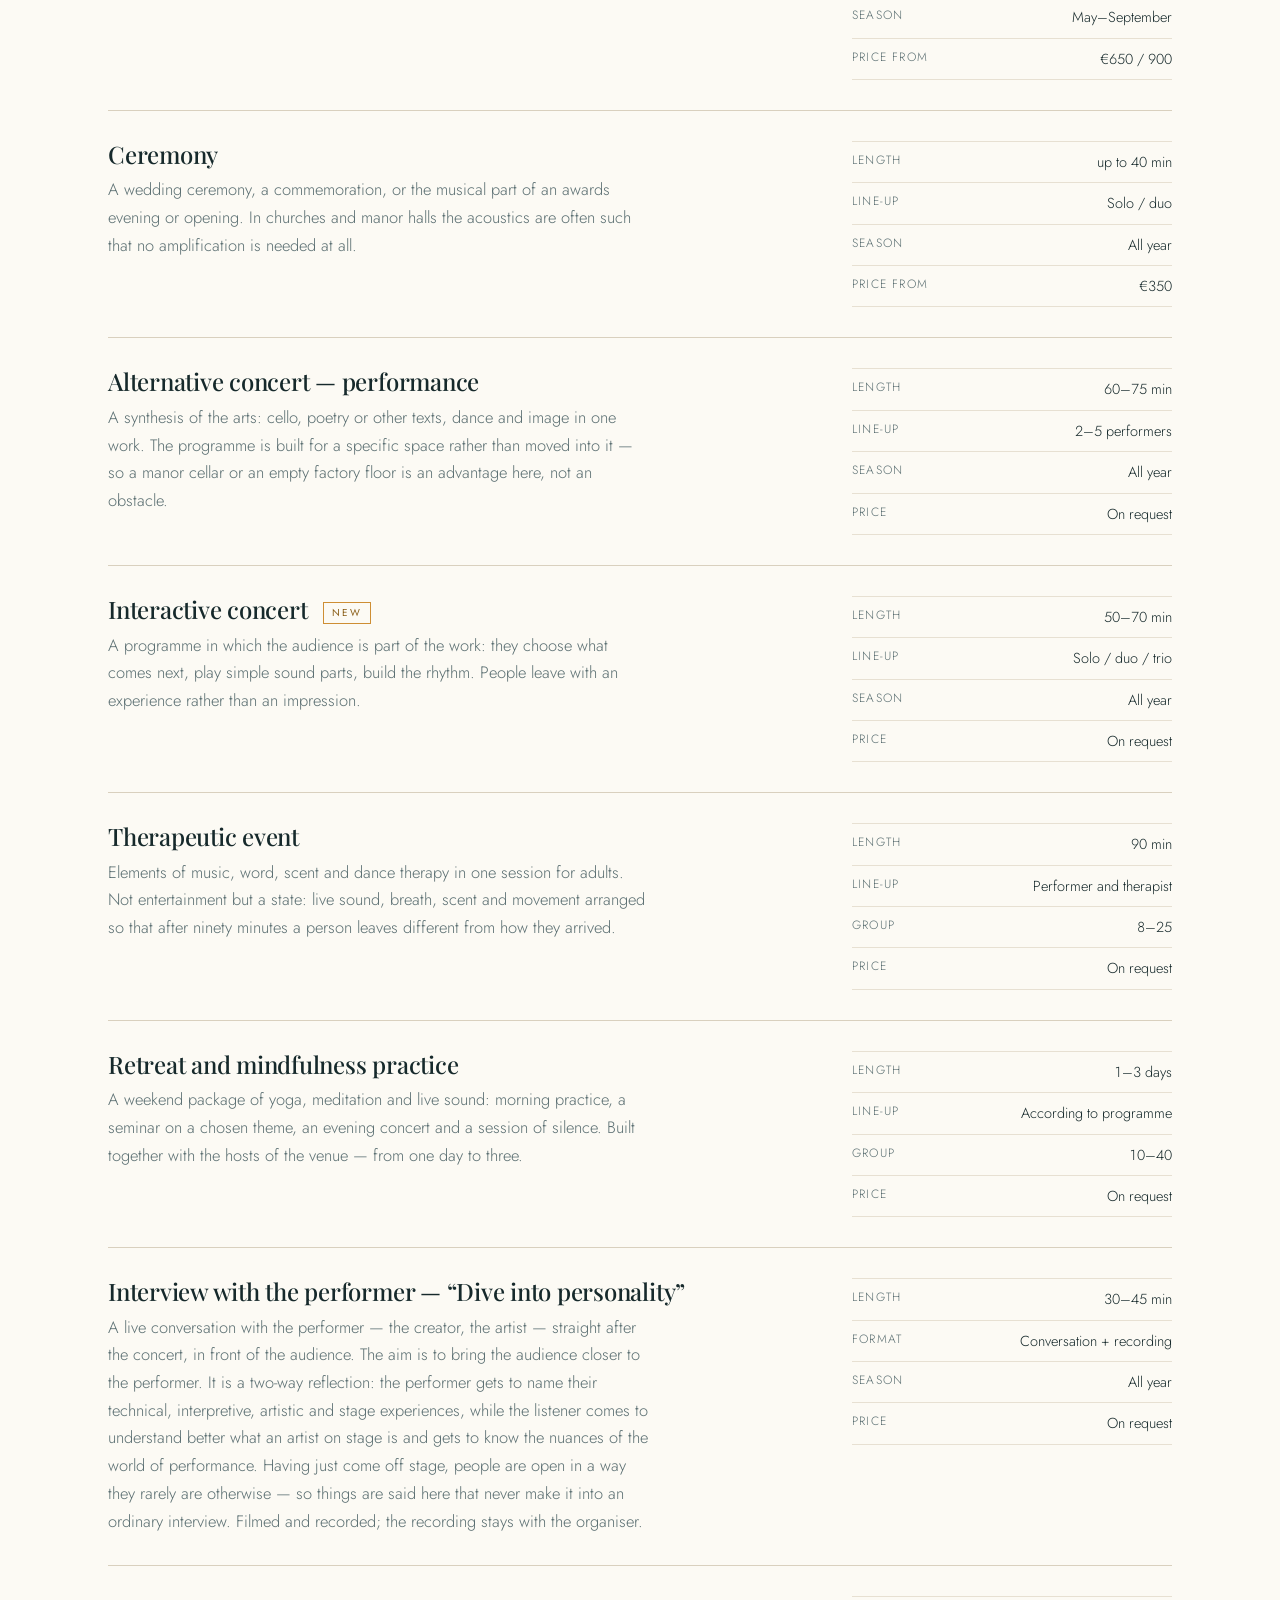
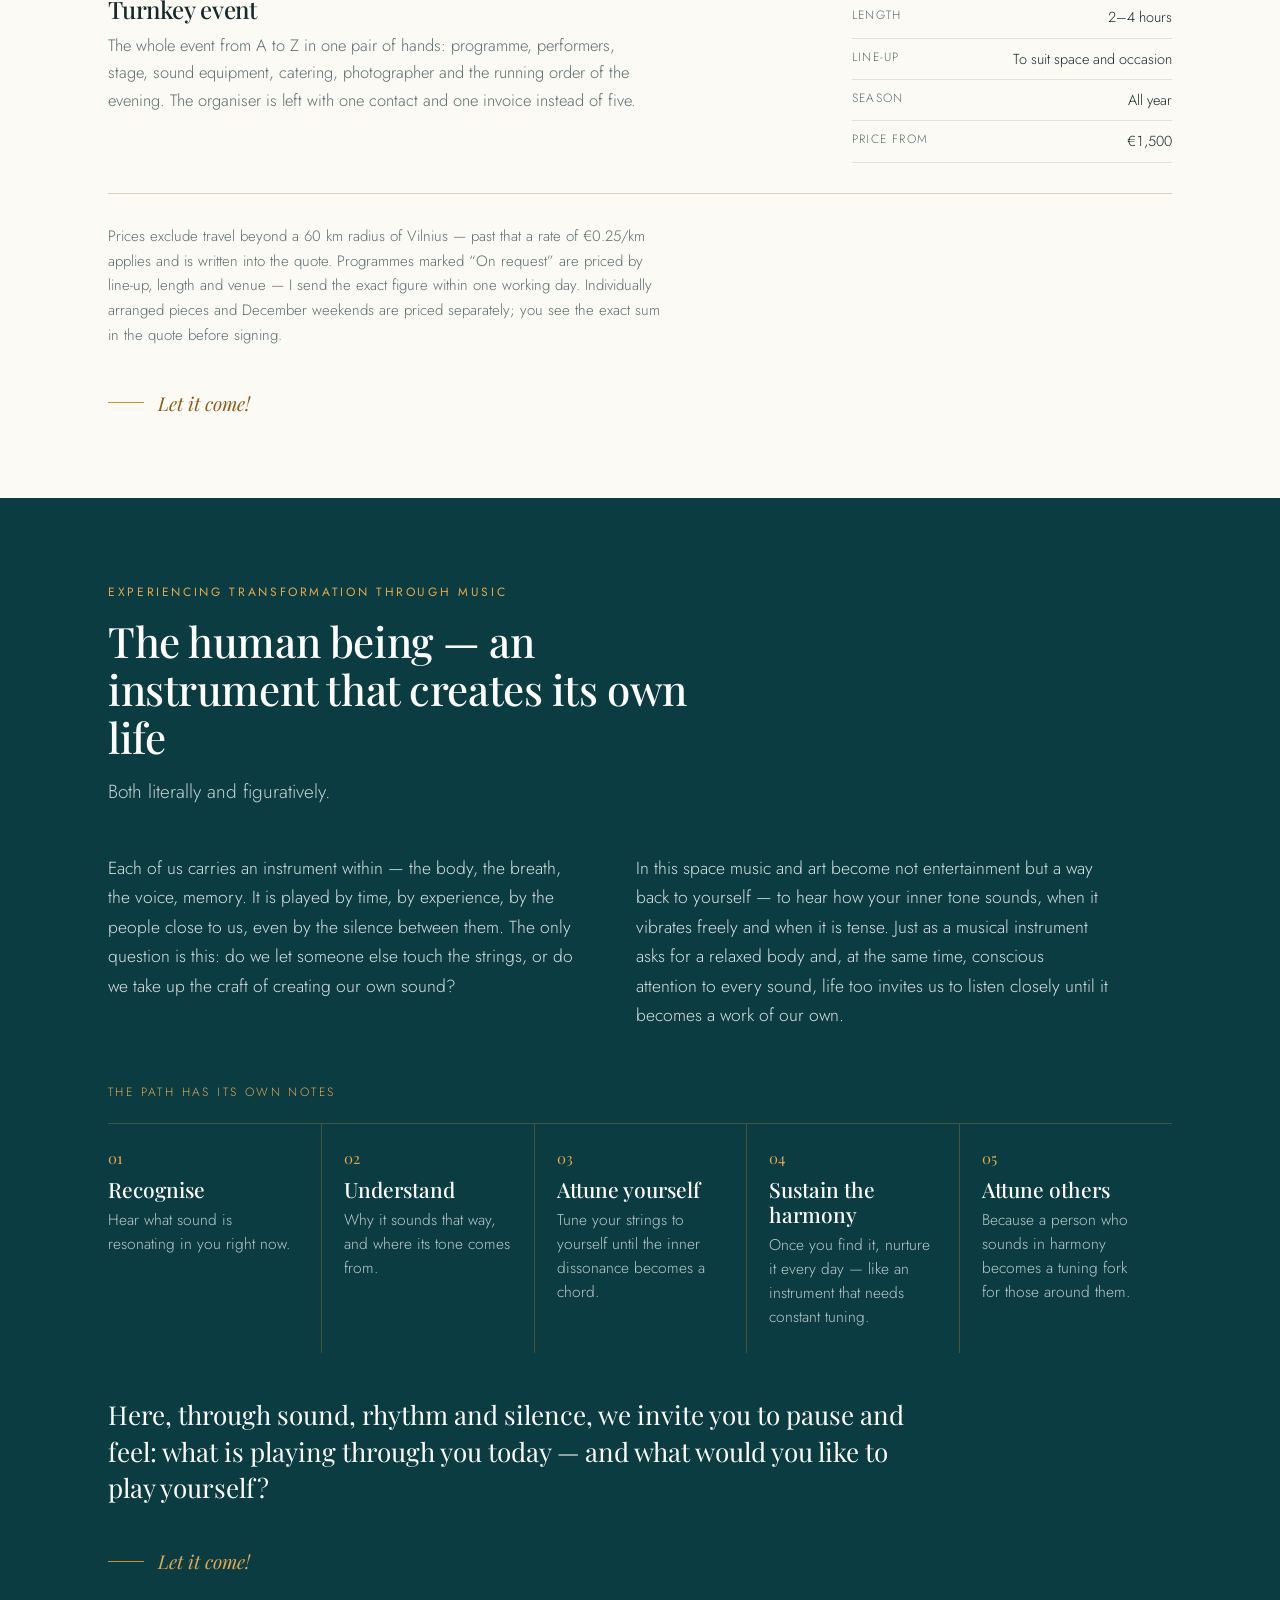
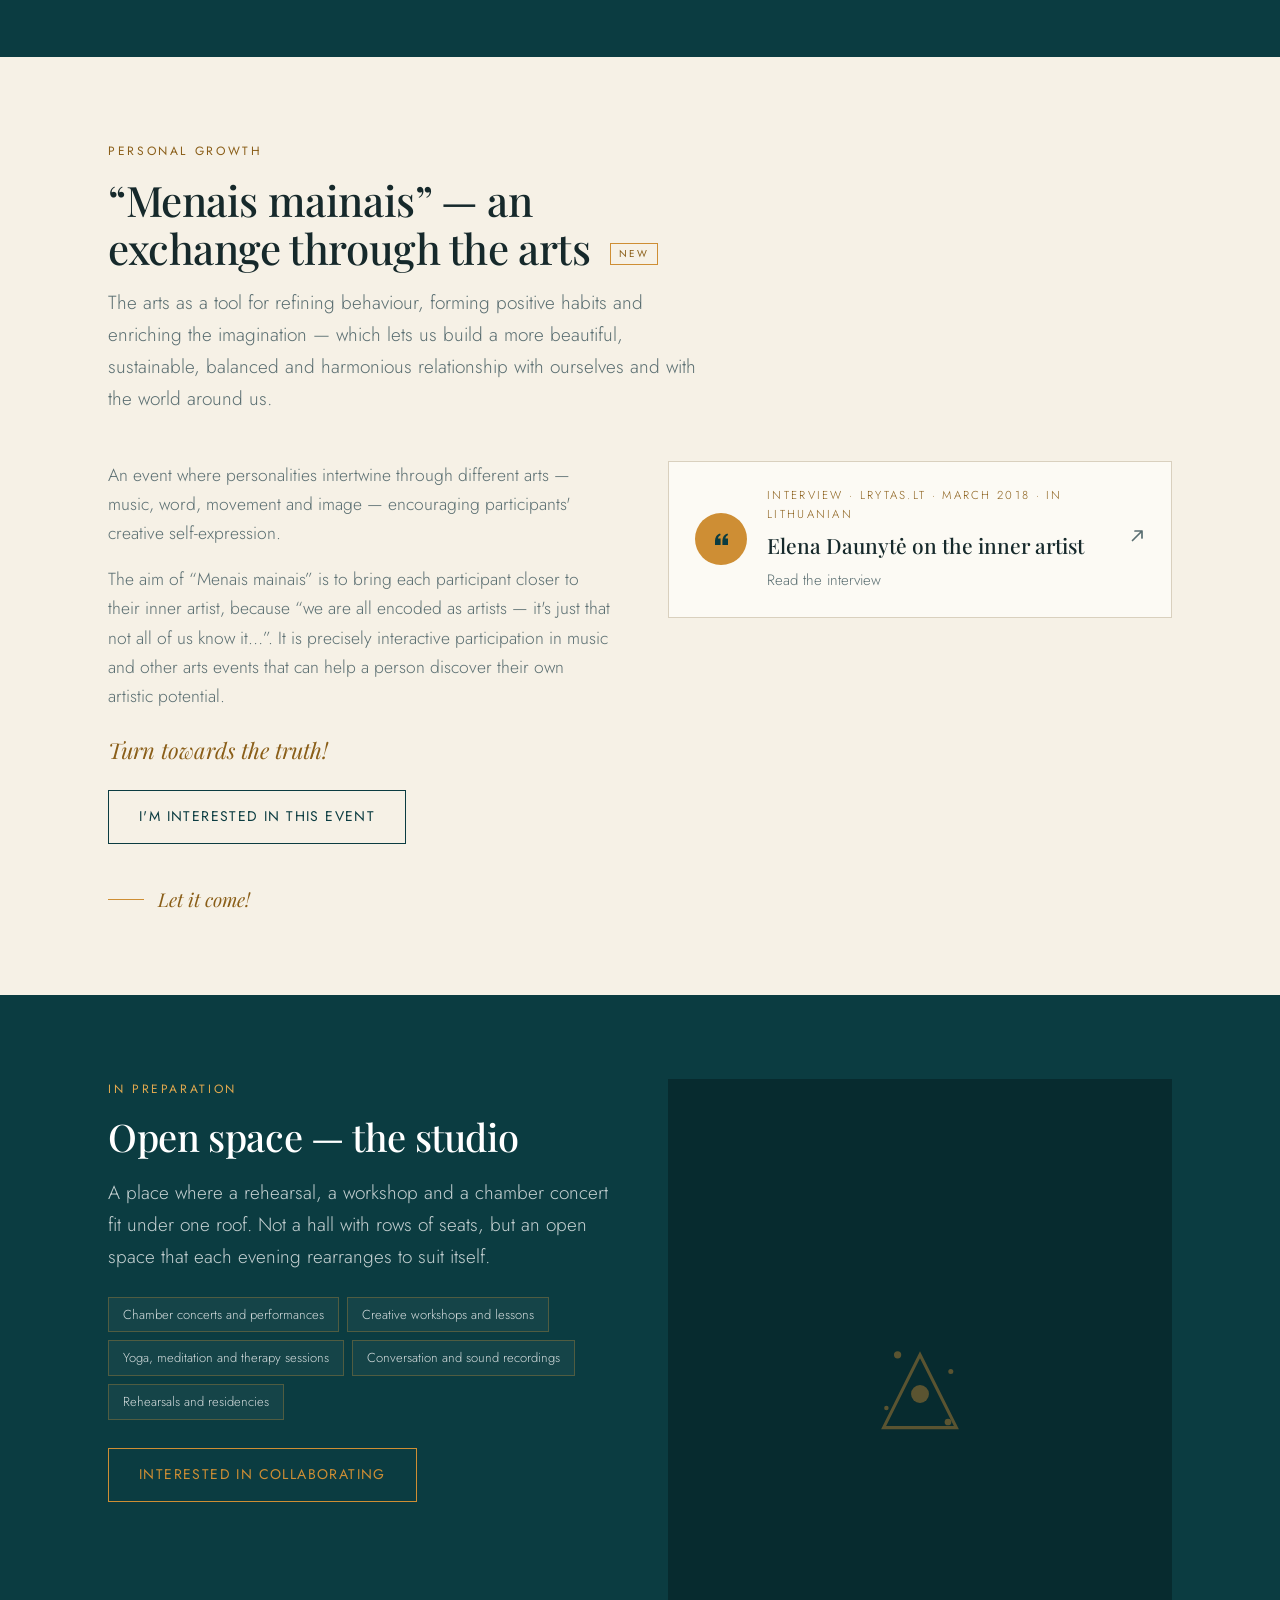
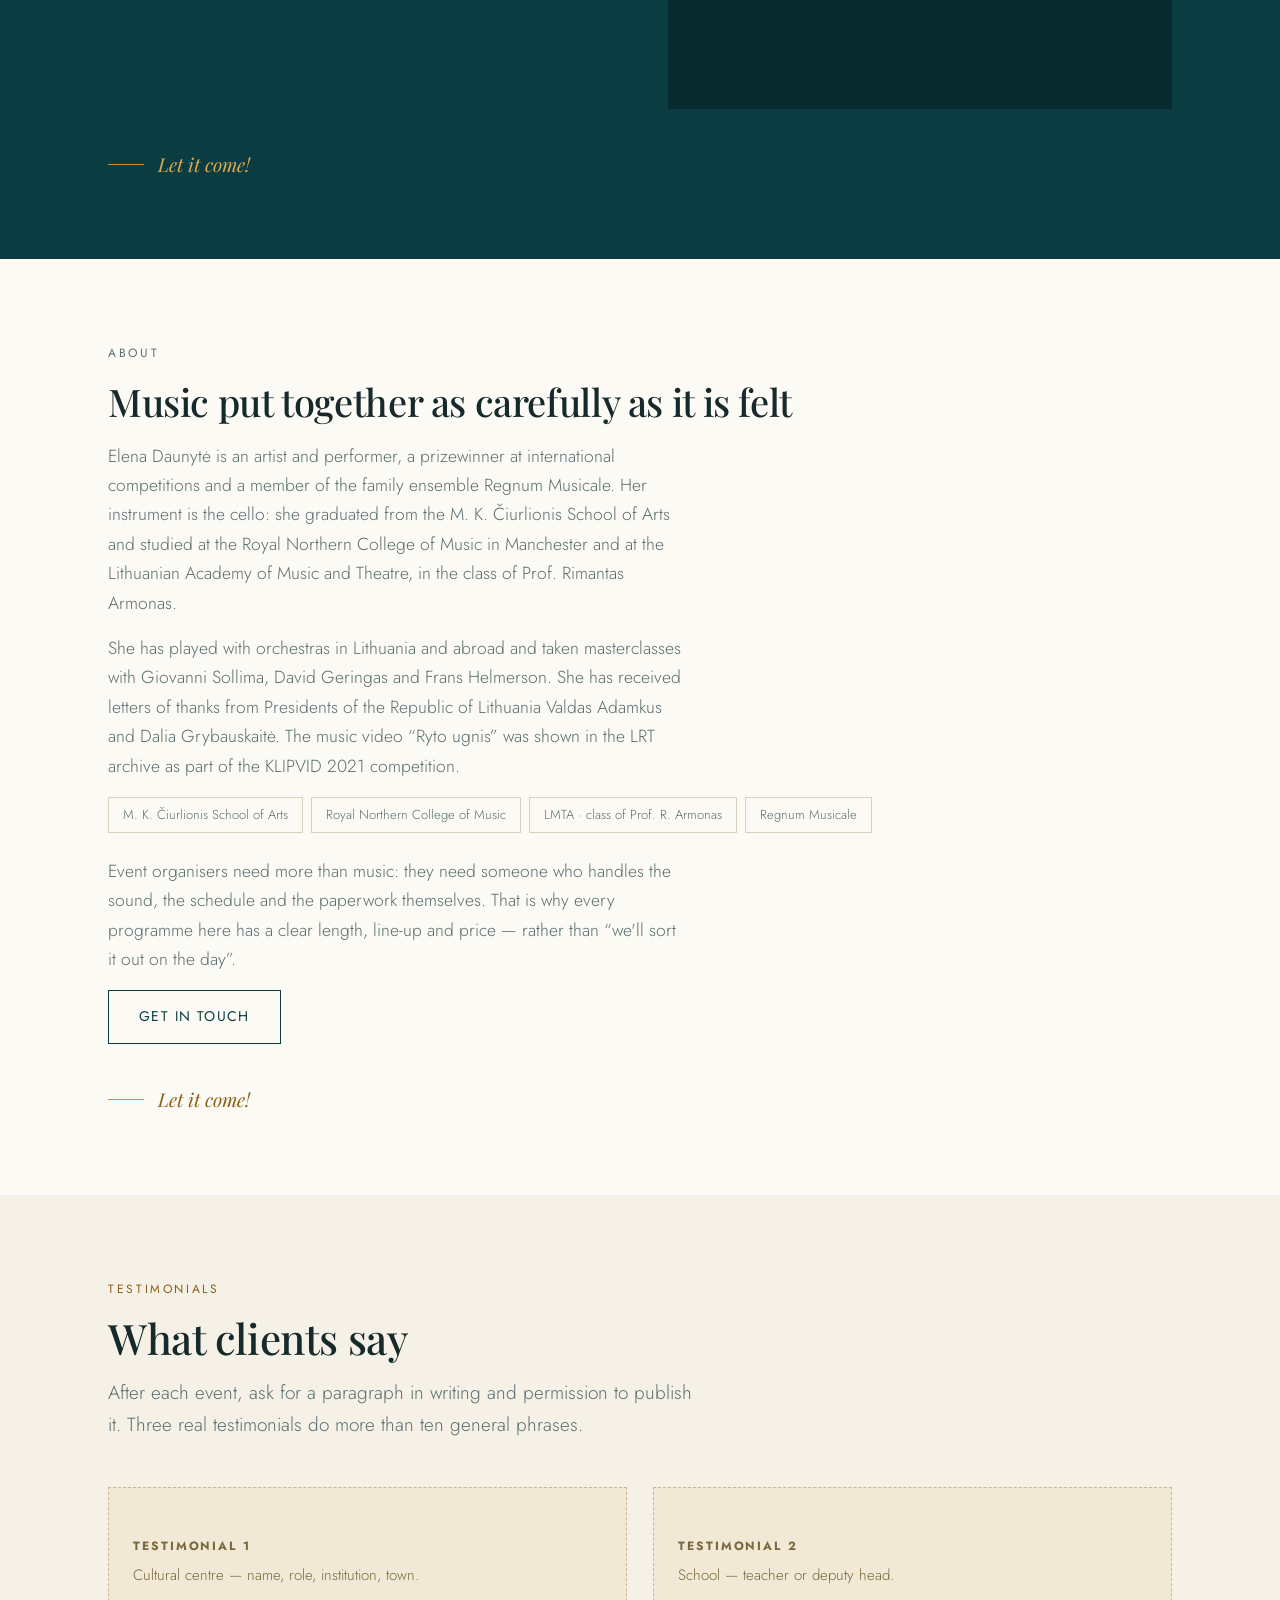
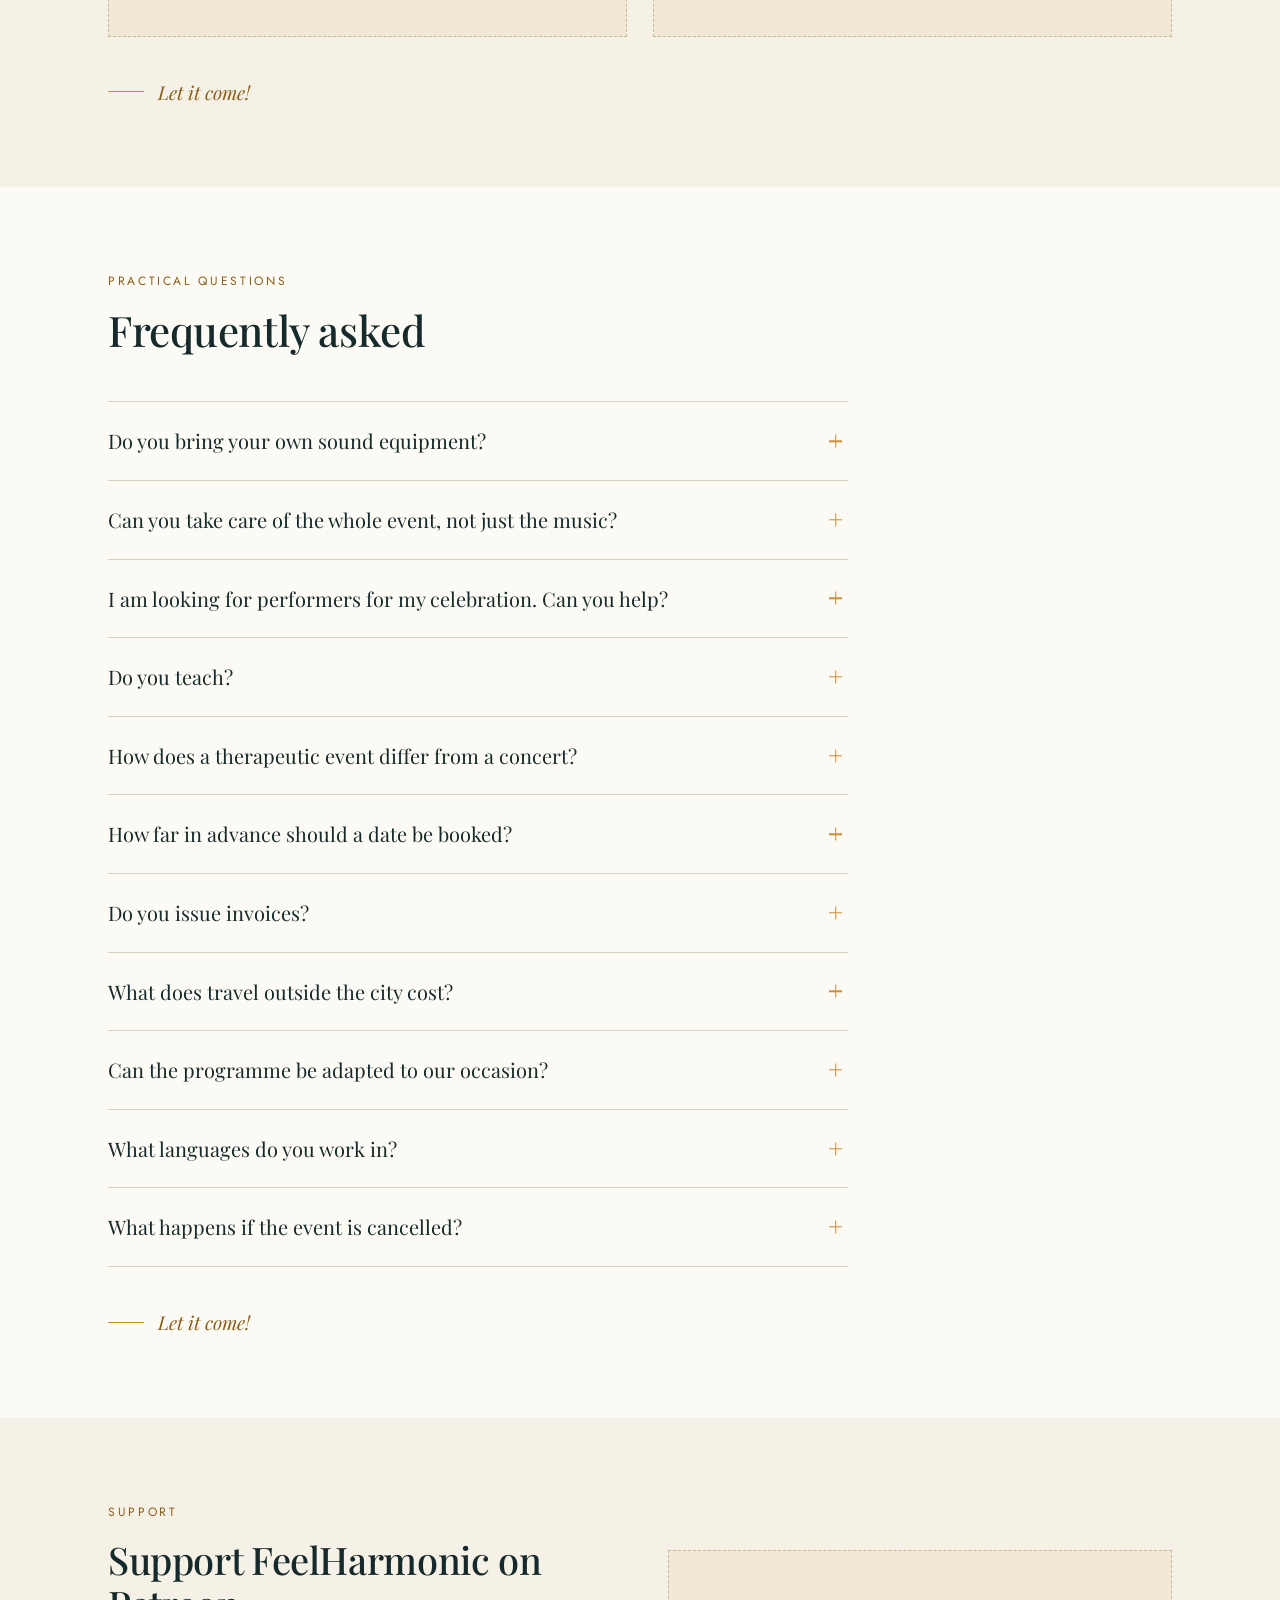
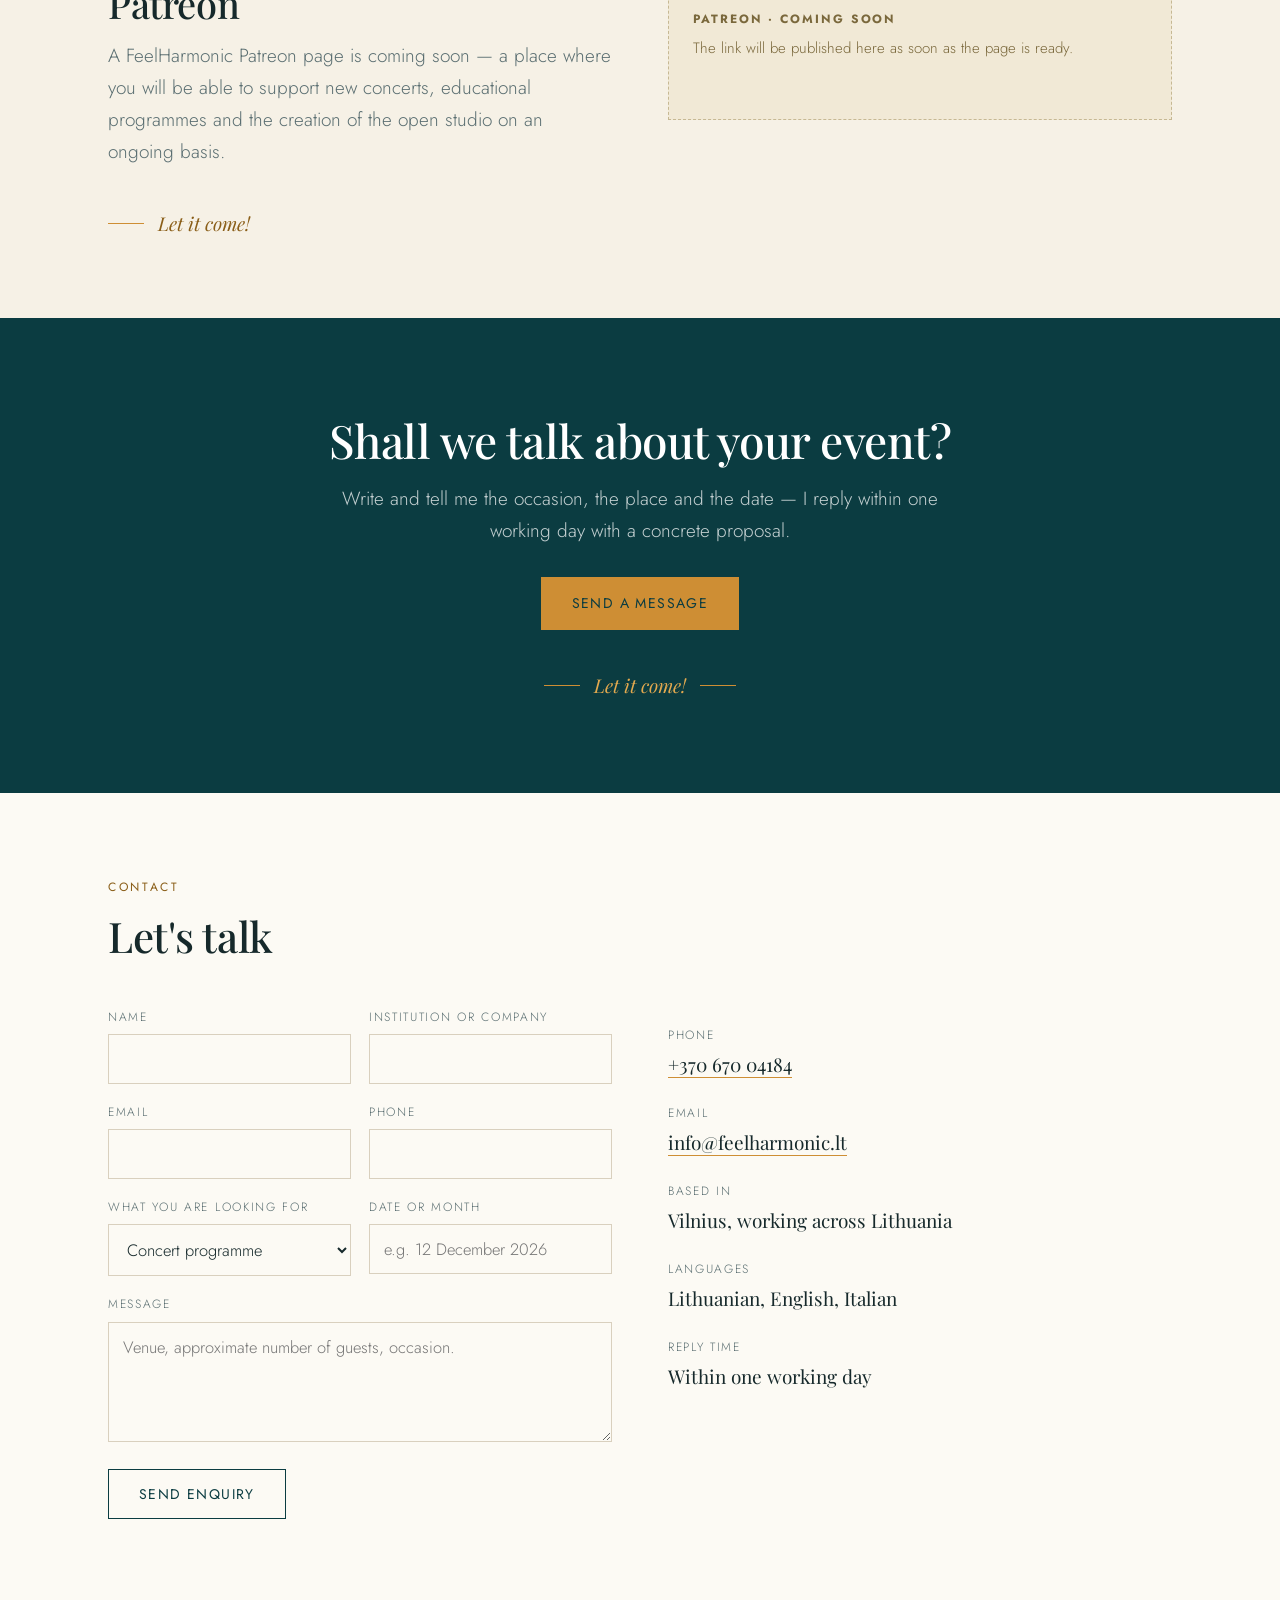
==== commit a2ec15ac: "Papildymai pagal Word dokumenta - Naujas suukis: "Per muzika - i naujaji save!" su paantraste - Nauj" ====
--- a/en/index.html
+++ b/en/index.html
@@ -4,7 +4,7 @@
 <meta charset="utf-8">
 <meta name="viewport" content="width=device-width, initial-scale=1">
 
-<title>FeelHarmonic — Elena Daunytė, cellist</title>
+<title>FeelHarmonic — Elena Daunytė, artist and performer</title>
 <meta name="description" content="Concerts and performance art, workshops and music education, therapeutic and mindfulness events, and full event production — for schools, cultural centres, manor houses, companies and private clients across Lithuania.">
 
 <link rel="canonical" href="https://www.feelharmonic.lt/en/">
@@ -16,7 +16,7 @@
 <meta property="og:type" content="website">
 <meta property="og:locale" content="en_GB">
 <meta property="og:site_name" content="FeelHarmonic">
-<meta property="og:title" content="FeelHarmonic — Elena Daunytė, cellist">
+<meta property="og:title" content="FeelHarmonic — Elena Daunytė, artist and performer">
 <meta property="og:description" content="Concerts, performance art, education, therapeutic events and full event production across Lithuania.">
 <meta property="og:image" content="https://www.feelharmonic.lt/assets/img/og.jpg">
 <meta name="twitter:card" content="summary_large_image">
@@ -86,10 +86,12 @@
   <a href="#irasai">Recordings</a>
   <a href="#edukacijos">Education</a>
   <a href="#programos">Programmes</a>
+  <a href="#augimas">Personal growth</a>
   <a href="#studija">Studio</a>
   <a href="#galerija">Gallery</a>
   <a href="#apie">About</a>
   <a href="#duk">FAQ</a>
+  <a href="#parama">Support</a>
   <a class="btn solid" href="#kontaktai">Get in touch</a>
   <div class="langs in-mobile" role="group" aria-label="Language">
       <a href="/" hreflang="lt" lang="lt" title="Lietuvių">LT</a>
@@ -107,7 +109,8 @@
   <div class="in">
     <div>
       <p class="tagline">Let it come!</p>
-      <h1>Live music that <em>stays</em> longer than the evening</h1>
+      <h1>Through music — to <em>a new you</em>!</h1>
+      <p class="kicker">Towards conscious change in the presence of music and the arts</p>
       <p class="sub">Cello concerts and alternative performances, cultural education, therapeutic and mindfulness events, and celebrations produced from A to Z — for schools, cultural centres, manor houses, companies and private clients across Lithuania.</p>
       <div class="acts">
         <a class="btn solid" href="#kontaktai">Book a performance</a>
@@ -125,7 +128,7 @@
       <img src="../assets/img/elena.jpg" alt="Elena Daunytė with her cello" width="1000" height="1000" data-optional>
       <figcaption>
         <b>Elena Daunytė</b>
-        <span>Cello</span>
+        <span>Artist, performer</span>
       </figcaption>
     </figure>
   </div>
@@ -136,7 +139,7 @@
   <div class="in">
     <div class="head reveal">
       <p class="eyebrow">What I offer</p>
-      <h2>Six directions, one standard</h2>
+      <h2>Multifaceted experiential events — feeling the art of life within you</h2>
       <p class="lede">Every programme is adapted to the space, the occasion and the audience — from a school hall to a manor courtyard or a yoga studio.</p>
     </div>
 
@@ -207,12 +210,14 @@
         <img src="../assets/img/paslauga-pokalbiai.jpg" alt="Conversation with a performer after a concert" data-optional>
       </figure>
         <div class="tx">
-          <h3>“Dive into personality”</h3>
-          <p>Warm, live conversations with performers straight after a concert — while the stage is still warm. Filmed and recorded; the recording stays with the organiser. Also available: finding and booking performers for your celebration.</p>
+          <h3>Interview with the performer</h3>
+          <p>“Dive into personality” — a live conversation with the performer straight after the concert, while the stage is still warm. The audience comes closer to the artist, and the artist puts into words what they lived through on stage. Filmed; the recording stays with the organiser. Also: finding performers for your celebration.</p>
           <a class="more" href="#programos">Tell me more</a>
         </div>
       </article>
     </div>
+
+    <p class="motto reveal">Let it come!</p>
   </div>
 </section>
 
@@ -244,6 +249,8 @@
       <div class="slot-dark"><strong>Concert excerpt</strong><span>60–90 seconds from a live performance. Good sound matters more than good picture.</span></div>
       <div class="slot-dark"><strong>Educational session</strong><span>A short excerpt from a lesson, with parental consent.</span></div>
     </div>
+
+    <p class="motto reveal">Let it come!</p>
   </div>
 </section>
 
@@ -283,6 +290,8 @@
         <p>Live sound for yoga, meditation and mindfulness practice. Music, word, scent and dance therapy sessions for adults.</p>
       </div>
     </div>
+
+    <p class="motto reveal">Let it come!</p>
   </div>
 </section>
 
@@ -292,7 +301,7 @@
     <div class="head reveal">
       <p class="eyebrow">Education</p>
       <h2>Sessions, workshops and lessons</h2>
-      <p class="lede">The first two sessions are delivered to schools through the Culture Passport scheme. Workshops and lessons are booked directly — for children and adults.</p>
+      <p class="lede">Education for children and adults. The first two sessions are delivered to schools through the Culture Passport scheme; the rest are booked directly.</p>
     </div>
 
     <div class="edu reveal">
@@ -323,6 +332,19 @@
       </article>
 
       <article>
+        <h3>Discovering classical music and instruments</h3>
+        <p>Sessions for children and adults: an introduction to classical music in the broad sense and to musical instruments — up close, played live. If there is interest, the sessions continue as lessons in musical understanding and the art of performance.</p>
+        <ul class="facts">
+          <li><b>Age</b><span>children and adults</span></li>
+          <li><b>Length</b><span>to be agreed</span></li>
+          <li><b>Group</b><span>to be agreed</span></li>
+          <li><b>Price</b><span>on request</span></li>
+          <li><b>Venue</b><span>to be agreed</span></li>
+          <li><b>Follow-up</b><span>lessons if desired</span></li>
+        </ul>
+      </article>
+
+      <article>
         <h3>Creative workshops</h3>
         <p>Workshops in the synthesis of the arts, where music meets word and movement. Participants do not watch — they build: a short shared piece assembled out of sound, text and silence. Suits a class, a team or a family gathering.</p>
         <ul class="facts">
@@ -350,7 +372,9 @@
     </div>
 
     <p class="after-note reveal">The first two sessions will be bookable with Culture Passport funding from January 2027, once the application is approved. Until then — by direct agreement with the school: one day, three sessions for different classes, €420.</p>
-    <p class="after-note reveal">The price of workshops and lessons depends on the number of participants, the length and the venue — I send a concrete figure with the quote within one working day.</p>
+    <p class="after-note reveal">The price of introductory sessions, workshops and lessons depends on the number of participants, the length and the venue — I send a concrete figure with the quote within one working day.</p>
+
+    <p class="motto reveal">Let it come!</p>
   </div>
 </section>
 
@@ -457,8 +481,8 @@
 
       <article class="prog">
         <div>
-          <h3>“Dive into personality”</h3>
-          <p>A live conversation with a performer straight after the concert, in front of the audience. Having just come off stage, people are open in a way they rarely are otherwise — so things are said here that never make it into an interview. Filmed and recorded; the recording stays with the organiser.</p>
+          <h3>Interview with the performer — “Dive into personality”</h3>
+          <p>A live conversation with the performer — the creator, the artist — straight after the concert, in front of the audience. The aim is to bring the audience closer to the performer. It is a two-way reflection: the performer gets to name their technical, interpretive, artistic and stage experiences, while the listener comes to understand better what an artist on stage is and gets to know the nuances of the world of performance. Having just come off stage, people are open in a way they rarely are otherwise — so things are said here that never make it into an ordinary interview. Filmed and recorded; the recording stays with the organiser.</p>
         </div>
         <div class="prog-specs">
           <div><span class="k">Length</span><span class="v">30–45 min</span></div>
@@ -483,6 +507,93 @@
     </div>
 
     <p class="after-note reveal">Prices exclude travel beyond a 60 km radius of Vilnius — past that a rate of €0.25/km applies and is written into the quote. Programmes marked “On request” are priced by line-up, length and venue — I send the exact figure within one working day. Individually arranged pieces and December weekends are priced separately; you see the exact sum in the quote before signing.</p>
+
+    <p class="motto reveal">Let it come!</p>
+  </div>
+</section>
+
+<!-- ---------- ASMENINIS AUGIMAS: ŽMOGUS — INSTRUMENTAS ---------- -->
+<section id="augimas" class="band-teal">
+  <div class="in">
+    <div class="head reveal">
+      <p class="eyebrow">Experiencing transformation through music</p>
+      <h2>The human being — an instrument that creates its own life</h2>
+      <p class="lede">Both literally and figuratively.</p>
+    </div>
+
+    <div class="manifest reveal">
+      <p>Each of us carries an instrument within — the body, the breath, the voice, memory. It is played by time, by experience, by the people close to us, even by the silence between them. The only question is this: do we let someone else touch the strings, or do we take up the craft of creating our own sound?</p>
+      <p>In this space music and art become not entertainment but a way back to yourself — to hear how your inner tone sounds, when it vibrates freely and when it is tense. Just as a musical instrument asks for a relaxed body and, at the same time, conscious attention to every sound, life too invites us to listen closely until it becomes a work of our own.</p>
+    </div>
+
+    <p class="path-intro reveal">The path has its own notes</p>
+    <ol class="path reveal">
+      <li>
+        <span class="n">01</span>
+        <b>Recognise</b>
+        <span>Hear what sound is resonating in you right now.</span>
+      </li>
+      <li>
+        <span class="n">02</span>
+        <b>Understand</b>
+        <span>Why it sounds that way, and where its tone comes from.</span>
+      </li>
+      <li>
+        <span class="n">03</span>
+        <b>Attune yourself</b>
+        <span>Tune your strings to yourself until the inner dissonance becomes a chord.</span>
+      </li>
+      <li>
+        <span class="n">04</span>
+        <b>Sustain the harmony</b>
+        <span>Once you find it, nurture it every day — like an instrument that needs constant tuning.</span>
+      </li>
+      <li>
+        <span class="n">05</span>
+        <b>Attune others</b>
+        <span>Because a person who sounds in harmony becomes a tuning fork for those around them.</span>
+      </li>
+    </ol>
+
+    <p class="manifest-close reveal">Here, through sound, rhythm and silence, we invite you to pause and feel: what is playing through you today — and what would you like to play yourself?</p>
+
+    <p class="motto reveal">Let it come!</p>
+  </div>
+</section>
+
+<!-- ---------- MENAIS MAINAIS ---------- -->
+<section id="menais-mainais" class="band-cream">
+  <div class="in">
+    <div class="head reveal">
+      <p class="eyebrow">Personal growth</p>
+      <h2>“Menais mainais” — an exchange through the arts <span class="tag-new">NEW</span></h2>
+      <p class="lede">The arts as a tool for refining behaviour, forming positive habits and enriching the imagination — which lets us build a more beautiful, sustainable, balanced and harmonious relationship with ourselves and with the world around us.</p>
+    </div>
+
+    <div class="two exchange reveal">
+      <div>
+        <p>An event where personalities intertwine through different arts — music, word, movement and image — encouraging participants' creative self-expression.</p>
+        <p>The aim of “Menais mainais” is to bring each participant closer to their inner artist, because “we are all encoded as artists — it's just that not all of us know it…”. It is precisely interactive participation in music and other arts events that can help a person discover their own artistic potential.</p>
+        <p class="accent">Turn towards the truth!</p>
+        <a class="btn dark" href="#kontaktai">I'm interested in this event</a>
+      </div>
+
+      <a class="media-card light" href="https://www.lrytas.lt/kultura/scena/2018/03/31/news/elena-daunyte-jei-buciau-turejusi-teti-nezinia-ar-muzika-ar-literatura-butu-likusi-fone--5551622" target="_blank" rel="noopener">
+        <span class="media-play" aria-hidden="true">
+          <svg viewBox="0 0 20 20" fill="currentColor"><path d="M4 11.6C4 8 6 5.6 9 4.5l.7 1.4C8 6.7 7.1 8 7 9.4h2.6V16H4v-4.4Zm7.4 0c0-3.6 2-6 5-7.1l.7 1.4c-1.7.8-2.6 2.1-2.7 3.5H17V16h-5.6v-4.4Z"/></svg>
+        </span>
+        <span class="media-body">
+          <span class="media-label">Interview · lrytas.lt · March 2018 · in Lithuanian</span>
+          <b>Elena Daunytė on the inner artist</b>
+          <span class="media-note">Read the interview</span>
+        </span>
+        <span class="media-go" aria-hidden="true">
+          <svg viewBox="0 0 16 16" fill="none" stroke="currentColor" stroke-width="1.7" stroke-linecap="round" stroke-linejoin="round"><path d="M6 3h7v7M13 3 3.5 12.5"/></svg>
+        </span>
+      </a>
+    </div>
+
+    <p class="motto reveal">Let it come!</p>
   </div>
 </section>
 
@@ -508,6 +619,8 @@
         <img src="../assets/img/studija.jpg" alt="Open studio space" data-optional>
       </div>
     </div>
+
+    <p class="motto reveal">Let it come!</p>
   </div>
 </section>
 
@@ -552,6 +665,8 @@
         <figcaption>Detail</figcaption>
       </figure>
     </div>
+
+    <p class="motto reveal">Let it come!</p>
   </div>
 </section>
 
@@ -562,7 +677,7 @@
       <div>
         <p class="eyebrow">About</p>
         <h2>Music put together as carefully as it is felt</h2>
-        <p>Elena Daunytė is a cellist, a prizewinner at international competitions and a member of the family ensemble Regnum Musicale. She graduated from the M. K. Čiurlionis School of Arts and studied at the Royal Northern College of Music in Manchester and at the Lithuanian Academy of Music and Theatre, in the class of Prof. Rimantas Armonas.</p>
+        <p>Elena Daunytė is an artist and performer, a prizewinner at international competitions and a member of the family ensemble Regnum Musicale. Her instrument is the cello: she graduated from the M. K. Čiurlionis School of Arts and studied at the Royal Northern College of Music in Manchester and at the Lithuanian Academy of Music and Theatre, in the class of Prof. Rimantas Armonas.</p>
         <p>She has played with orchestras in Lithuania and abroad and taken masterclasses with Giovanni Sollima, David Geringas and Frans Helmerson. She has received letters of thanks from Presidents of the Republic of Lithuania Valdas Adamkus and Dalia Grybauskaitė. The music video “Ryto ugnis” was shown in the LRT archive as part of the KLIPVID 2021 competition.</p>
 
         <ul class="creds">
@@ -581,6 +696,8 @@
         <img src="../assets/img/apie.jpg" alt="Elena Daunytė performing" data-optional>
       </div>
     </div>
+
+    <p class="motto reveal">Let it come!</p>
   </div>
 </section>
 
@@ -596,6 +713,8 @@
       <div class="slot"><strong>Testimonial 1</strong><span>Cultural centre — name, role, institution, town.</span></div>
       <div class="slot"><strong>Testimonial 2</strong><span>School — teacher or deputy head.</span></div>
     </div>
+
+    <p class="motto reveal">Let it come!</p>
   </div>
 </section>
 
@@ -633,7 +752,7 @@
       </details>
       <details>
         <summary>Do you issue invoices?</summary>
-        <div class="ans">Yes. I work under an individual activity certificate <span class="fill">no.</span>, so I issue invoices and can sign a service contract — which suits the accounting departments of public-sector institutions.</div>
+        <div class="ans">Yes. I work under an individual activity certificate (code DK4429441), so I issue invoices and can sign a service contract — which suits the accounting departments of public-sector institutions.</div>
       </details>
       <details>
         <summary>What does travel outside the city cost?</summary>
@@ -652,6 +771,26 @@
         <div class="ans">If cancelled more than 14 days before the event, the deposit is returned or moved to another date. Terms for later cancellation are set out in the contract.</div>
       </details>
     </div>
+
+    <p class="motto reveal">Let it come!</p>
+  </div>
+</section>
+
+<!-- ---------- PARAMA (PATREON) ---------- -->
+<section id="parama" class="band-cream">
+  <div class="in">
+    <div class="two patreon reveal">
+      <div>
+        <p class="eyebrow">Support</p>
+        <h2>Support FeelHarmonic on Patreon</h2>
+        <p class="lede">A FeelHarmonic Patreon page is coming soon — a place where you will be able to support new concerts, educational programmes and the creation of the open studio on an ongoing basis.</p>
+      </div>
+      <div class="patreon-box">
+        <div class="slot"><strong>Patreon · coming soon</strong><span>The link will be published here as soon as the page is ready.</span></div>
+      </div>
+    </div>
+
+    <p class="motto reveal">Let it come!</p>
   </div>
 </section>
 
@@ -661,6 +800,8 @@
     <h2>Shall we talk about your event?</h2>
     <p class="lede">Write and tell me the occasion, the place and the date — I reply within one working day with a concrete proposal.</p>
     <a class="btn solid" href="#kontaktai">Send a message</a>
+
+    <p class="motto reveal">Let it come!</p>
   </div>
 </section>
 
@@ -693,6 +834,7 @@
               <option>Educational session at a school</option>
               <option>Creative workshop or lessons</option>
               <option>Therapeutic or mindfulness event</option>
+              <option>“Menais mainais” or a personal growth event</option>
               <option>Retreat</option>
               <option>Wedding or family celebration</option>
               <option>Event from A to Z</option>
@@ -714,7 +856,7 @@
         <dt>Phone</dt>
         <dd><a href="tel:+37067004184">+370 670 04184</a></dd>
         <dt>Email</dt>
-        <dd><a data-email href="mailto:elena.daunyte@feelharmonic.lt">elena.daunyte@feelharmonic.lt</a></dd>
+        <dd><a data-email href="mailto:info@feelharmonic.lt">info@feelharmonic.lt</a></dd>
         <dt>Based in</dt>
         <dd>Vilnius, working across Lithuania</dd>
         <dt>Languages</dt>
@@ -723,6 +865,8 @@
         <dd>Within one working day</dd>
       </dl>
     </div>
+
+    <p class="motto reveal">Let it come!</p>
   </div>
 </section>
 </main>
@@ -749,9 +893,11 @@
           <li><a href="#paslaugos">Services</a></li>
           <li><a href="#edukacijos">Education</a></li>
           <li><a href="#programos">Programmes</a></li>
+          <li><a href="#augimas">Personal growth</a></li>
           <li><a href="#studija">Studio</a></li>
           <li><a href="#galerija">Gallery</a></li>
           <li><a href="#apie">About</a></li>
+          <li><a href="#parama">Support (Patreon)</a></li>
           <li><a href="#kontaktai">Contact</a></li>
         </ul>
       </div>
@@ -759,8 +905,8 @@
         <h4>Details</h4>
         <ul>
           <li>Elena Daunytė</li>
-          <li>Individual activity certificate no. <span class="fill">000000</span></li>
-          <li><a data-email href="mailto:elena.daunyte@feelharmonic.lt">elena.daunyte@feelharmonic.lt</a></li>
+          <li>Individual activity code DK4429441</li>
+          <li><a data-email href="mailto:info@feelharmonic.lt">info@feelharmonic.lt</a></li>
           <li><a href="tel:+37067004184">+370 670 04184</a></li>
         </ul>
       </div>
@@ -779,9 +925,9 @@
     {
       "@type": "Person",
       "name": "Elena Daunytė",
-      "jobTitle": "Cellist",
+      "jobTitle": "Artist, performer",
       "url": "https://www.feelharmonic.lt/en/",
-      "email": "elena.daunyte@feelharmonic.lt",
+      "email": "info@feelharmonic.lt",
       "telephone": "+370 670 04184",
       "worksFor": {
         "@type": "Organization",
--- a/assets/css/style.css
+++ b/assets/css/style.css
@@ -67,9 +67,14 @@
 .lede{font-size:19px;max-width:56ch;color:var(--muted)}
 
 /* ---------- ženklas ---------- */
-.mark .ray{stroke:var(--gold);stroke-width:1.1;stroke-linecap:round}
-.mark .tri{fill:none;stroke:var(--gold);stroke-width:1.6}
+.mark .beam polygon{fill:var(--gold)}
+.mark .tri{fill:none;stroke:var(--gold);stroke-width:2.2}
 .mark .dot{fill:var(--gold)}
+
+/* mazas variantas antrastei ir poretei: storesni bruksniai, maziau detaliu */
+.mark-sm .ray{stroke:var(--gold);stroke-width:2.2;stroke-linecap:round}
+.mark-sm .tri{fill:none;stroke:var(--gold);stroke-width:2.6}
+.mark-sm .dot{fill:var(--gold)}
 
 /* ---------- mygtukai ---------- */
 .btn{
@@ -482,3 +487,88 @@
   background:rgba(255,255,255,.04);
 }
 .studio .creds{margin-bottom:28px}
+
+/* =====================================================================
+   Pirmo ekrano paantraštė po pagrindiniu šūkiu
+   ===================================================================== */
+.hero p.kicker{
+  font-family:var(--serif);font-style:italic;font-size:clamp(20px,2.2vw,25px);
+  line-height:1.35;color:var(--gold-lt);max-width:36ch;margin:0 0 18px;
+}
+
+/* =====================================================================
+   „Let it come!“ — šūkis kiekvienos skilties gale
+   ===================================================================== */
+.motto{
+  display:flex;align-items:center;gap:14px;margin-top:44px;
+  font-family:var(--serif);font-style:italic;font-size:19px;line-height:1.2;
+  color:var(--gold-ink);
+}
+.motto::before{content:"";width:36px;height:1px;background:var(--gold);flex:none}
+.band-teal .motto{color:var(--gold-lt)}
+.cta .motto{justify-content:center}
+.cta .motto::after{content:"";width:36px;height:1px;background:var(--gold);flex:none}
+
+/* =====================================================================
+   Edukacijos: nelyginis paskutinis blokas per visą plotį
+   ===================================================================== */
+@media(min-width:820px){.edu article:last-child:nth-child(odd){grid-column:1 / -1}}
+
+/* =====================================================================
+   Asmeninis augimas — „Žmogus — instrumentas“
+   ===================================================================== */
+.manifest{display:grid;grid-template-columns:1fr;gap:18px 56px;max-width:1000px}
+@media(min-width:900px){.manifest{grid-template-columns:1fr 1fr}}
+.manifest p{color:rgba(255,255,255,.84)}
+
+.path-intro{
+  margin:52px 0 20px;font-size:12px;letter-spacing:.2em;text-transform:uppercase;
+  color:var(--gold-lt);
+}
+.path{
+  list-style:none;margin:0;padding:0;display:grid;grid-template-columns:1fr;
+  border-top:1px solid rgba(206,142,52,.3);
+}
+@media(min-width:620px){.path{grid-template-columns:1fr 1fr}}
+@media(min-width:1000px){.path{grid-template-columns:repeat(5,1fr)}}
+.path li{
+  display:grid;align-content:start;gap:6px;padding:22px 20px 24px 0;
+  border-bottom:1px solid rgba(206,142,52,.3);
+}
+@media(min-width:1000px){
+  .path li{border-bottom:0;padding-right:22px}
+  .path li + li{border-left:1px solid rgba(206,142,52,.3);padding-left:22px}
+}
+.path .n{font-family:var(--serif);font-size:15px;color:var(--gold-lt)}
+.path b{font-family:var(--serif);font-weight:500;font-size:21px;line-height:1.2;color:#fff}
+.path li span:last-child{font-size:15.5px;line-height:1.55;color:rgba(255,255,255,.72)}
+
+.manifest-close{
+  margin-top:44px;max-width:52ch;
+  font-family:var(--serif);font-size:clamp(21px,2.4vw,26px);line-height:1.4;color:#fff;
+}
+
+/* =====================================================================
+   „Menais mainais“ ir nuoroda į interviu
+   ===================================================================== */
+.exchange p{color:var(--muted);margin-bottom:16px;max-width:58ch}
+.exchange p.accent{
+  font-family:var(--serif);font-style:italic;font-size:22px;line-height:1.3;
+  color:var(--gold-ink);margin:24px 0 26px;
+}
+.exchange .media-card{align-self:start}
+.media-card.light{color:var(--ink);background:var(--paper);border-color:var(--line)}
+.media-card.light:hover{border-color:var(--gold);background:#fff}
+.media-card.light .media-label{color:var(--gold-ink)}
+.media-card.light .media-note{color:var(--muted)}
+.media-card.light .media-go{color:var(--muted)}
+.media-card.light .media-play svg{margin-left:0}
+@media(max-width:620px){.media-card.light .media-note{display:block}}
+
+/* =====================================================================
+   Parama — vieta Patreon nuorodai
+   ===================================================================== */
+.patreon{align-items:center}
+.patreon h2{font-size:clamp(28px,3.6vw,38px);line-height:1.16;margin-bottom:14px}
+.patreon-box .slot{min-height:170px}
+.patreon-box .btn{width:100%}
